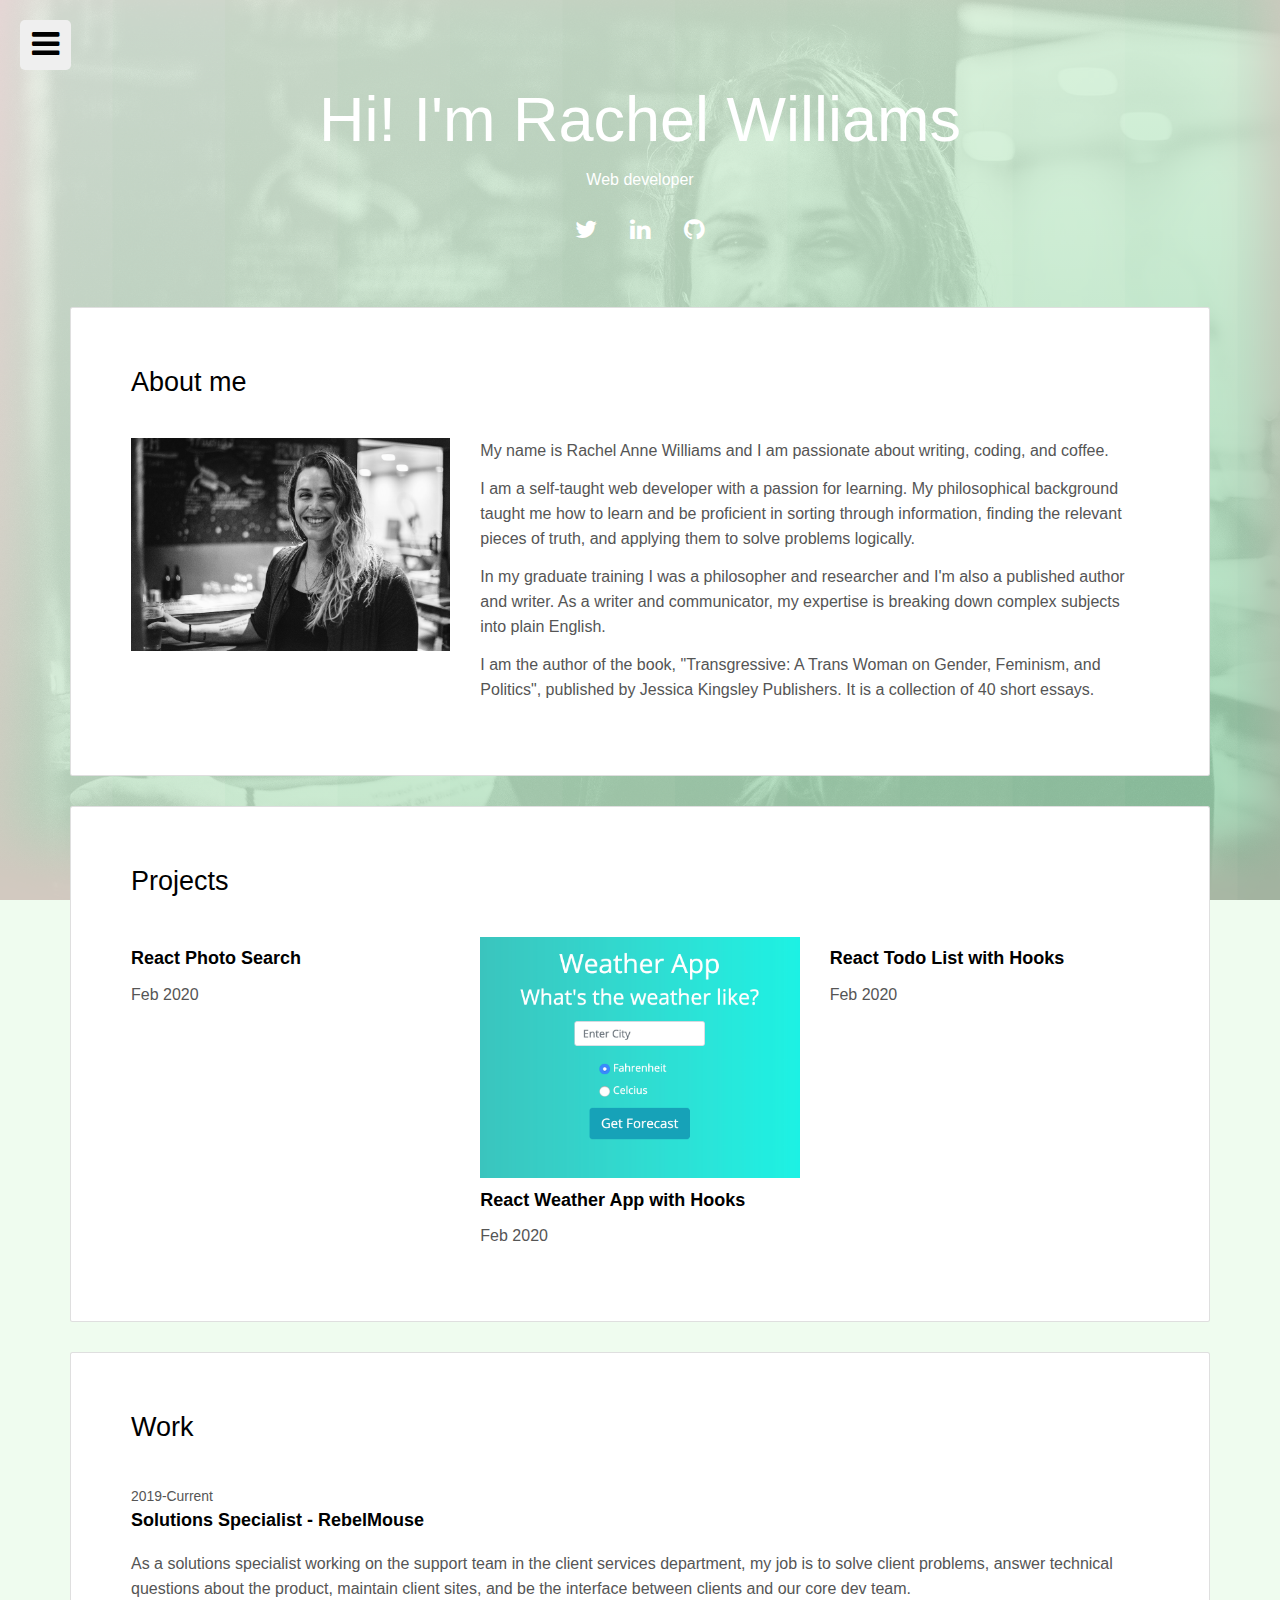
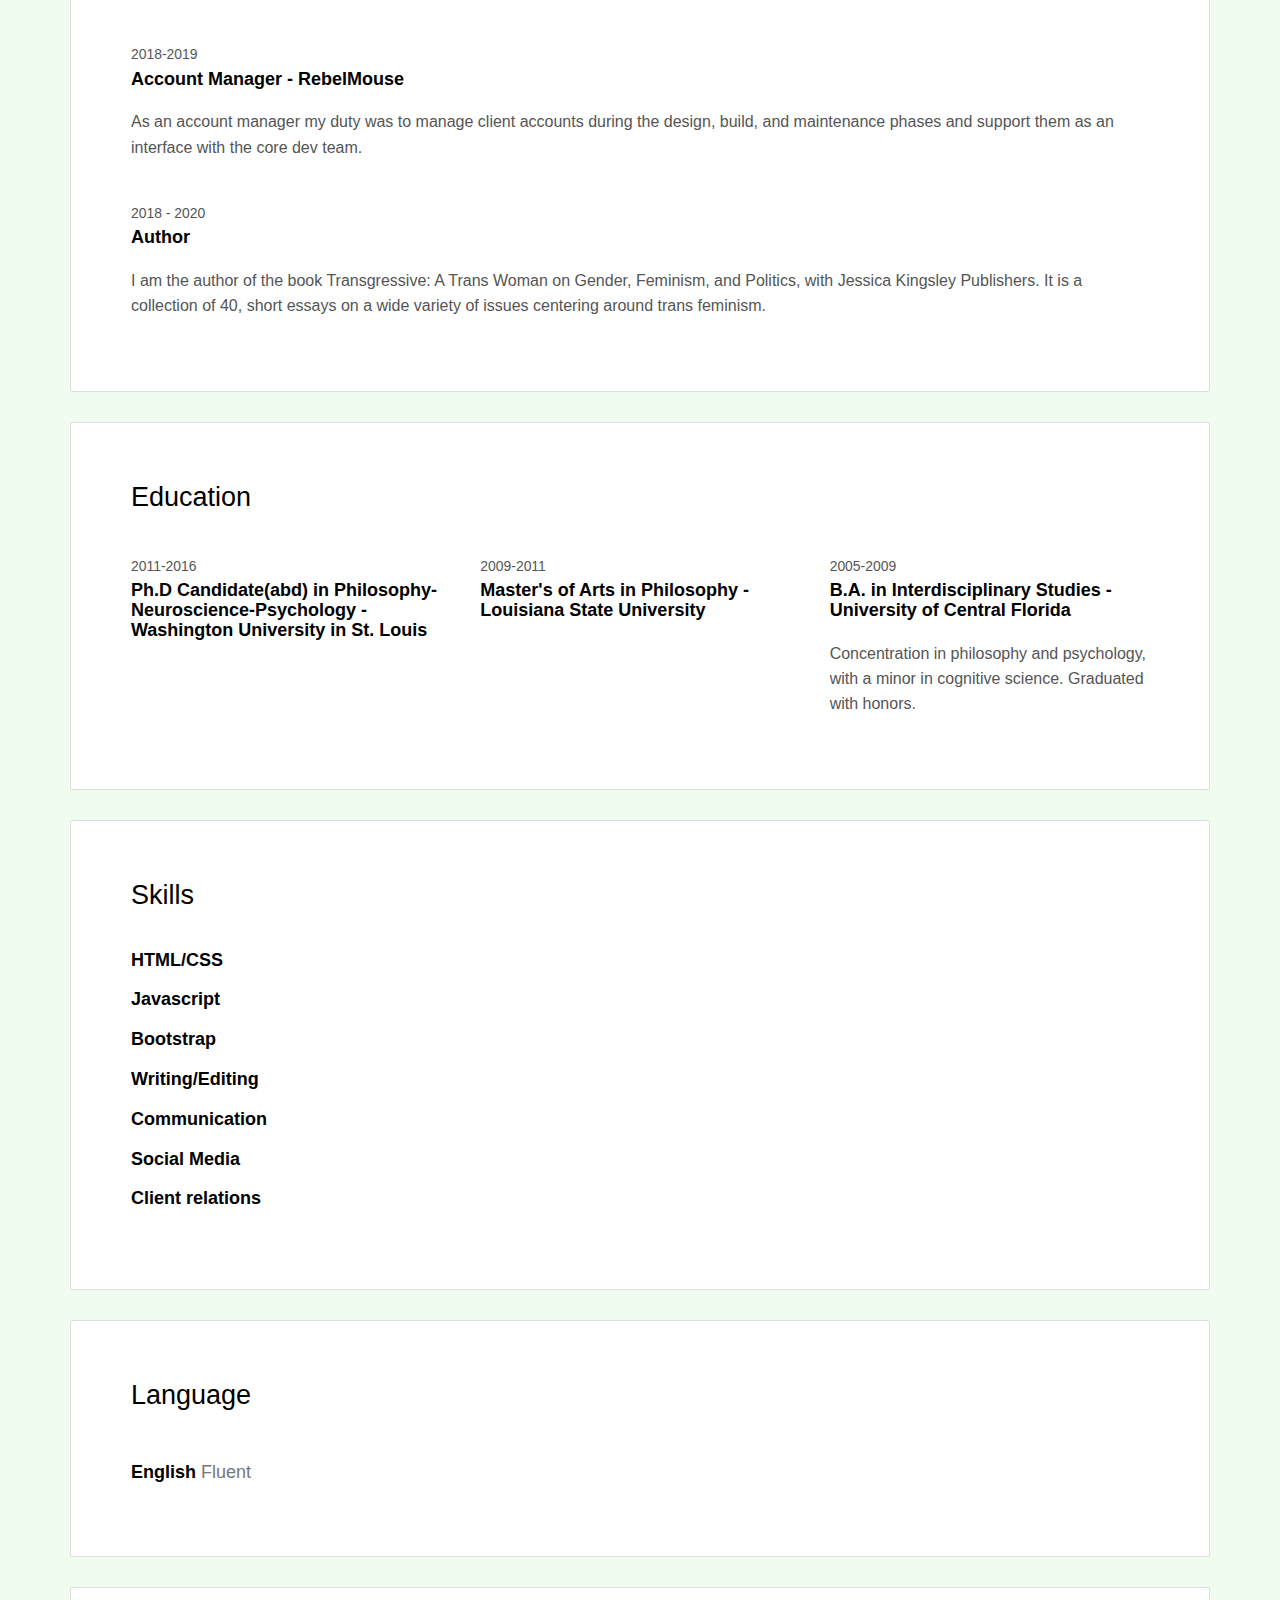
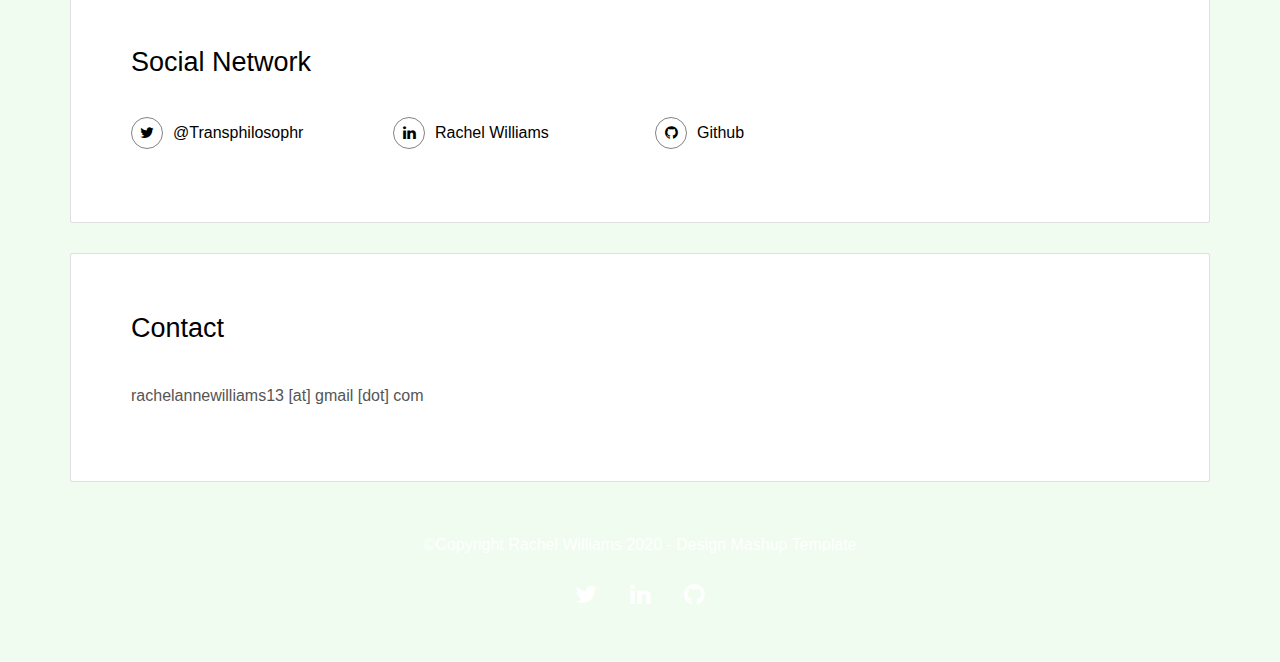
==== index.html @ 8809b7f0 "added new project" ====
<!DOCTYPE html>
<html lang="en">
  <head>
    <meta charset="UTF-8" />
    <meta content="IE=edge" http-equiv="X-UA-Compatible" />
    <meta content="width=device-width,initial-scale=1" name="viewport" />
    <meta content="description" name="description" />
    <meta name="google" content="notranslate" />
    <meta
      content="Mashup templates have been developped by Orson.io team"
      name="author"
    />
    <meta property="og:image" content="assets/images/img-01.jpg" />

    <!-- Disable tap highlight on IE -->
    <meta name="msapplication-tap-highlight" content="no" />

    <link
      rel="apple-touch-icon"
      sizes="180x180"
      href="./assets/apple-icon-180x180.png"
    />
    <link href="./assets/favicon.ico" rel="icon" />

    <title>Rachel Anne Williams</title>

    <link href="./main.d8e0d294.css" rel="stylesheet" />
    <link rel="stylesheet" href="style.css" />
    <link rel="stylesheet" href="styles.css" />
  </head>

  <body class="">
    <!-- Add your content of header -->
    <div
      class="background-color-layer"
      style="background-image: url('assets/images/img-01.jpg')"
    ></div>
    <main class="content-wrapper">
      <nav>
        <div class="logo">
          <img src="./assets/images/img-01-cropped.png" alt="user" />
        </div>
        <ul>
          <li><a href="index.html">Home</a></li>
          <li><a href="/projects.html">Projects</a></li>
          <li><a href="#">Hobbies</a></li>
          <li><a href="/contact.html">Contact Me</a></li>
        </ul>
      </nav>

      <header class="white-text-container section-container">
        <button id="toggle" class="toggle">
          <i class="fa fa-bars fa-2x"></i>
        </button>

        <div class="text-center">
          <h1>Hi! I'm Rachel Williams</h1>
          <p>Web developer</p>
          <p>
            <a
              class="fa-icon fa-icon-2x"
              href="https://twitter.com/transphilosphr"
              title=""
            >
              <i class="fa fa-twitter"></i>
            </a>
            <a
              class="fa-icon fa-icon-2x"
              href="https://www.linkedin.com/in/rachel-williams-877241144/"
              title=""
            >
              <i class="fa fa-linkedin"></i>
            </a>
            <a
              class="fa-icon fa-icon-2x"
              href="https://github.com/rachelsmantra"
              title=""
            >
              <i class="fa fa-github"></i>
            </a>
          </p>
        </div>
      </header>

      <!-- Add your site or app content here -->

      <div class="container">
        <div class="row">
          <div class="col-xs-12">
            <div class="card">
              <div class="card-block">
                <h2>About me</h2>
                <div class="row">
                  <div class="col-md-4">
                    <p>
                      <img
                        src="./assets/images/img-01.jpg"
                        class="img-responsive"
                        alt=""
                      />
                    </p>
                  </div>
                  <div class="col-md-8">
                    <p>
                      My name is Rachel Anne Williams and I am passionate about
                      writing, coding, and coffee.
                    </p>

                    <p>
                      I am a self-taught web developer with a passion for
                      learning. My philosophical background taught me how to
                      learn and be proficient in sorting through information,
                      finding the relevant pieces of truth, and applying them to
                      solve problems logically.
                    </p>
                    <p>
                      In my graduate training I was a philosopher and researcher
                      and I'm also a published author and writer. As a writer
                      and communicator, my expertise is breaking down complex
                      subjects into plain English.
                    </p>

                    <p>
                      I am the author of the book, "Transgressive: A Trans Woman
                      on Gender, Feminism, and Politics", published by Jessica
                      Kingsley Publishers. It is a collection of 40 short
                      essays.
                    </p>
                  </div>
                </div>
              </div>
            </div>

            <div class="card">
              <div class="card-block">
                <h2>Projects</h2>
                <div class="row">
                  <div class="col-md-4">
                    <a href="https://rachelsmantra.github.io/unsplash-search/">
                      <img
                        src="./assets/images/photosearch.png"
                        class="img-responsive"
                        alt=""
                    /></a>
                    <a href="https://rachelsmantra.github.io/unsplash-search/"
                      ><h3 class="h5">React Photo Search</h3></a
                    >
                    <p>Feb 2020</p>
                  </div>
                  <div class="col-md-4">
                    <a href="https://rachelsmantra.github.io/weatherapp"
                      ><img
                        src="./assets/images/weather.png"
                        class="img-responsive"
                        alt=""
                    /></a>
                    <a href="https://rachelsmantra.github.io/weatherapp"
                      ><h3 class="h5">React Weather App with Hooks</h3></a
                    >
                    <p>Feb 2020</p>
                  </div>
                  <div class="col-md-4">
                    <a href="https://rachelsmantra.github.io/todolist/"
                      ><img
                        src="./assets/images/img-09.png.png"
                        class="img-responsive"
                        alt=""
                    /></a>
                    <a href="https://rachelsmantra.github.io/todolist/"
                      ><h3 class="h5">React Todo List with Hooks</h3></a
                    >
                    <p>Feb 2020</p>
                  </div>
                </div>
              </div>
            </div>

            <div class="card">
              <div class="card-block">
                <h2>Work</h2>

                <div class="work-experience">
                  <small class="date">2019-Current</small>
                  <h3 class="h5 date-title">
                    Solutions Specialist -
                    <a
                      href="https//rebelmouse.com"
                      title="Create professionnal website"
                      >RebelMouse</a
                    >
                  </h3>

                  <p>
                    As a solutions specialist working on the support team in the
                    client services department, my job is to solve client
                    problems, answer technical questions about the product,
                    maintain client sites, and be the interface between clients
                    and our core dev team.
                  </p>
                </div>
                <div class="work-experience">
                  <small class="date">2018-2019</small>
                  <h3 class="h5 date-title">
                    Account Manager -
                    <a
                      href="https//rebelmouse.com"
                      title="Create professionnal website"
                      >RebelMouse</a
                    >
                  </h3>

                  <p>
                    As an account manager my duty was to manage client accounts
                    during the design, build, and maintenance phases and support
                    them as an interface with the core dev team.
                  </p>
                </div>

                <div class="work-experience">
                  <small class="date">2018 - 2020</small>
                  <h3 class="h5 date-title">Author</h3>

                  <p>
                    I am the author of the book Transgressive: A Trans Woman on
                    Gender, Feminism, and Politics, with Jessica Kingsley
                    Publishers. It is a collection of 40, short essays on a wide
                    variety of issues centering around trans feminism.
                  </p>
                </div>
              </div>
            </div>

            <div class="card">
              <div class="card-block">
                <h2>Education</h2>
                <div class="row">
                  <div class="col-md-4">
                    <div class="education-experience">
                      <small class="date">2011-2016</small>
                      <h3 class="h5 date-title">
                        Ph.D Candidate(abd) in
                        Philosophy-Neuroscience-Psychology - Washington
                        University in St. Louis
                      </h3>
                    </div>
                  </div>
                  <div class="col-md-4">
                    <div class="education-experience">
                      <small class="date">2009-2011</small>
                      <h3 class="h5 date-title">
                        Master's of Arts in Philosophy - Louisiana State
                        University
                      </h3>
                      <p></p>
                    </div>
                  </div>
                  <div class="col-md-4">
                    <div class="education-experience">
                      <small class="date">2005-2009</small>
                      <h3 class="h5 date-title">
                        B.A. in Interdisciplinary Studies - University of
                        Central Florida
                      </h3>
                      <p>
                        Concentration in philosophy and psychology, with a minor
                        in cognitive science. Graduated with honors.
                      </p>
                    </div>
                  </div>
                </div>
              </div>
            </div>

            <div class="card">
              <div class="card-block">
                <h2>Skills</h2>
                <div class="skills">
                  <h3 class="h5 date-title">HTML/CSS</h3>
                </div>

                <div class="skills">
                  <h3 class="h5 date-title">Javascript</h3>
                </div>

                <div class="skills">
                  <h3 class="h5 date-title">Bootstrap</h3>
                </div>

                <div class="skills">
                  <h3 class="h5 date-title">Writing/Editing</h3>
                </div>

                <div class="skills">
                  <h3 class="h5 date-title">Communication</h3>
                </div>

                <div class="skills">
                  <h3 class="h5 date-title">Social Media</h3>
                </div>

                <div class="skills">
                  <h3 class="h5 date-title">Client relations</h3>
                </div>
              </div>
            </div>

            <div class="card">
              <div class="card-block">
                <h2>Language</h2>
                <div class="row">
                  <div class="col-md-4">
                    <div class="language-experience">
                      <h3 class="h5">English <small>Fluent</small></h3>
                    </div>
                  </div>
                  <div class="col-md-4"></div>
                  <div class="col-md-4"></div>
                </div>
              </div>
            </div>

            <div class="card">
              <div class="card-block">
                <h2>Social Network</h2>
                <div class="row">
                  <div class="col-md-3">
                    <p class="social-buttons">
                      <a href="https://twitter.com/tranphilosophr" title=""
                        ><span class="social-round-icon fa-icon"
                          ><i class="fa fa-twitter"></i></span
                        >@Transphilosophr</a
                      >
                    </p>
                  </div>
                  <div class="col-md-3">
                    <p class="social-buttons">
                      <a
                        href="https://www.linkedin.com/in/rachel-williams-877241144/"
                        title=""
                        ><span class="social-round-icon fa-icon"
                          ><i class="fa fa-linkedin"></i></span
                        >Rachel Williams</a
                      >
                    </p>
                  </div>
                  <div class="col-md-3">
                    <p class="social-buttons">
                      <a href="https://github.com/rachelsmantra" title=""
                        ><span class="social-round-icon fa-icon"
                          ><i class="fa fa-github"></i> </span
                        >Github</a
                      >
                    </p>
                  </div>
                  <div class="col-md-3"></div>
                </div>
              </div>
            </div>

            <div class="card">
              <div class="card-block">
                <h2>Contact</h2>
                <p>rachelannewilliams13 [at] gmail [dot] com</p>
              </div>
            </div>
          </div>
        </div>
      </div>
    </main>
    <footer class="footer-container white-text-container text-center">
      <div class="container">
        <div class="row">
          <div class="col-xs-12">
            <p>
              ©Copyright Rachel Williams 2020 - Design
              <a
                href="http://www.mashup-template.com/"
                title="Create website with free html template"
                >Mashup Template</a
              >
            </p>

            <p>
              <a
                class="fa-icon fa-icon-2x"
                href="https://twitter.com/transphilosophr"
                title=""
              >
                <i class="fa fa-twitter"></i>
              </a>
              <a
                class="fa-icon fa-icon-2x"
                href="https://www.linkedin.com/in/rachel-williams-877241144/"
                title=""
              >
                <i class="fa fa-linkedin"></i>
              </a>
              <a
                class="fa-icon fa-icon-2x"
                href="https://github.com/rachelsmantra"
                title=""
              >
                <i class="fa fa-github"></i>
              </a>
            </p>
          </div>
        </div>
      </div>
    </footer>

    <script src="script.js"></script>
    <script>
      document.addEventListener("DOMContentLoaded", function(event) {
        scrollRevelation(".card");
      });
    </script>
    <!-- Google Analytics: change UA-XXXXX-X to be your site's ID 

<script>
  (function (i, s, o, g, r, a, m) {
    i['GoogleAnalyticsObject'] = r; i[r] = i[r] || function () {
      (i[r].q = i[r].q || []).push(arguments)
    }, i[r].l = 1 * new Date(); a = s.createElement(o),
      m = s.getElementsByTagName(o)[0]; a.async = 1; a.src = g; m.parentNode.insertBefore(a, m)
  })(window, document, 'script', '//www.google-analytics.com/analytics.js', 'ga');
  ga('create', 'UA-XXXXX-X', 'auto');
  ga('send', 'pageview');
</script>

-->
    <script type="text/javascript" src="./main.bc58148c.js"></script>
  </body>
</html>
---- main.d8e0d294.css ----
@import url(https://fonts.googleapis.com/css?family=Lato:400, 700|Oswald);
@import url(https://maxcdn.bootstrapcdn.com/font-awesome/4.7.0/css/font-awesome.min.css); /*!
 * Bootstrap v3.3.7 (http://getbootstrap.com)
 * Copyright 2011-2016 Twitter, Inc.
 * Licensed under MIT (https://github.com/twbs/bootstrap/blob/master/LICENSE)
 */
/*! normalize.css v3.0.3 | MIT License | github.com/necolas/normalize.css */
html {
  font-family: sans-serif;
  -ms-text-size-adjust: 100%;
  -webkit-text-size-adjust: 100%;
}
body {
  margin: 0;
}
article,
aside,
details,
figcaption,
figure,
footer,
header,
hgroup,
main,
menu,
nav,
section,
summary {
  display: block;
}
audio,
canvas,
progress,
video {
  display: inline-block;
  vertical-align: baseline;
}
audio:not([controls]) {
  display: none;
  height: 0;
}
[hidden],
template {
  display: none;
}
a {
  background-color: transparent;
}
a:active,
a:hover {
  outline: 0;
}
abbr[title] {
  border-bottom: 1px dotted;
}
b,
strong {
  font-weight: 700;
}
dfn {
  font-style: italic;
}
h1 {
  font-size: 2em;
  margin: 0.67em 0;
}
mark {
  background: #ff0;
  color: #000;
}
small {
  font-size: 80%;
}
sub,
sup {
  font-size: 75%;
  line-height: 0;
  position: relative;
  vertical-align: baseline;
}
sup {
  top: -0.5em;
}
sub {
  bottom: -0.25em;
}
img {
  border: 0;
}
svg:not(:root) {
  overflow: hidden;
}
figure {
  margin: 1em 40px;
}
hr {
  box-sizing: content-box;
  height: 0;
}
pre {
  overflow: auto;
}
code,
kbd,
pre,
samp {
  font-family: monospace, monospace;
  font-size: 1em;
}
button,
input,
optgroup,
select,
textarea {
  color: inherit;
  font: inherit;
  margin: 0;
}
button {
  overflow: visible;
}
button,
select {
  text-transform: none;
}
button,
html input[type="button"],
input[type="reset"],
input[type="submit"] {
  -webkit-appearance: button;
  cursor: pointer;
}
button[disabled],
html input[disabled] {
  cursor: default;
}
button::-moz-focus-inner,
input::-moz-focus-inner {
  border: 0;
  padding: 0;
}
input {
  line-height: normal;
}
input[type="checkbox"],
input[type="radio"] {
  box-sizing: border-box;
  padding: 0;
}
input[type="number"]::-webkit-inner-spin-button,
input[type="number"]::-webkit-outer-spin-button {
  height: auto;
}
input[type="search"] {
  -webkit-appearance: textfield;
  box-sizing: content-box;
}
input[type="search"]::-webkit-search-cancel-button,
input[type="search"]::-webkit-search-decoration {
  -webkit-appearance: none;
}
fieldset {
  border: 1px solid silver;
  margin: 0 2px;
  padding: 0.35em 0.625em 0.75em;
}
textarea {
  overflow: auto;
}
optgroup {
  font-weight: 700;
}
table {
  border-collapse: collapse;
  border-spacing: 0;
}
td,
th {
  padding: 0;
}

/*! Source: https://github.com/h5bp/html5-boilerplate/blob/master/src/css/main.css */
@media print {
  *,
  :after,
  :before {
    background: transparent !important;
    color: #000 !important;
    box-shadow: none !important;
    text-shadow: none !important;
  }
  a,
  a:visited {
    text-decoration: underline;
  }
  a[href]:after {
    content: " (" attr(href) ")";
  }
  abbr[title]:after {
    content: " (" attr(title) ")";
  }
  a[href^="#"]:after,
  a[href^="javascript:"]:after {
    content: "";
  }
  blockquote,
  pre {
    border: 1px solid #999;
    page-break-inside: avoid;
  }
  thead {
    display: table-header-group;
  }
  img,
  tr {
    page-break-inside: avoid;
  }
  img {
    max-width: 100% !important;
  }
  h2,
  h3,
  p {
    orphans: 3;
    widows: 3;
  }
  h2,
  h3 {
    page-break-after: avoid;
  }
  .navbar {
    display: none;
  }
  .btn > .caret,
  .dropup > .btn > .caret {
    border-top-color: #000 !important;
  }
  .label {
    border: 1px solid #000;
  }
  .table {
    border-collapse: collapse !important;
  }
  .table td,
  .table th {
    background-color: #fff !important;
  }
  .table-bordered td,
  .table-bordered th {
    border: 1px solid #ddd !important;
  }
}
*,
:after,
:before {
  -webkit-box-sizing: border-box;
  -moz-box-sizing: border-box;
  box-sizing: border-box;
}
html {
  font-size: 10px;
  -webkit-tap-highlight-color: transparent;
}
body {
  font-family: Lato, Helvetica, Arial, sans-serif;
  font-size: 16px;
  line-height: 1.58;
  color: #555;
  background-color: #fff;
}
button,
input,
select,
textarea {
  font-family: inherit;
  font-size: inherit;
  line-height: inherit;
}
a {
  color: #ff0060;
  text-decoration: none;
}
a:focus,
a:hover {
  color: #b30043;
  text-decoration: underline;
}
a:focus {
  outline: 5px auto -webkit-focus-ring-color;
  outline-offset: -2px;
}
figure {
  margin: 0;
}
img {
  vertical-align: middle;
}
.img-responsive {
  display: block;
  max-width: 100%;
  height: auto;
}
.img-rounded {
  border-radius: 6px;
}
.img-thumbnail {
  padding: 4px;
  line-height: 1.58;
  background-color: #fff;
  border: 1px solid #ddd;
  border-radius: 4px;
  -webkit-transition: all 0.2s ease-in-out;
  -o-transition: all 0.2s ease-in-out;
  transition: all 0.2s ease-in-out;
  display: inline-block;
  max-width: 100%;
  height: auto;
}
.img-circle {
  border-radius: 50%;
}
hr {
  margin-top: 25px;
  margin-bottom: 25px;
  border: 0;
  border-top: 1px solid #eee;
}
.sr-only {
  position: absolute;
  width: 1px;
  height: 1px;
  margin: -1px;
  padding: 0;
  overflow: hidden;
  clip: rect(0, 0, 0, 0);
  border: 0;
}
.sr-only-focusable:active,
.sr-only-focusable:focus {
  position: static;
  width: auto;
  height: auto;
  margin: 0;
  overflow: visible;
  clip: auto;
}
[role="button"] {
  cursor: pointer;
}
.h1,
.h2,
.h3,
.h4,
.h5,
.h6,
h1,
h2,
h3,
h4,
h5,
h6 {
  font-family: Oswald, Helvetica, Arial, sans-serif;
  font-weight: 400;
  line-height: 1.1;
  color: #000;
}
.h1 .small,
.h1 small,
.h2 .small,
.h2 small,
.h3 .small,
.h3 small,
.h4 .small,
.h4 small,
.h5 .small,
.h5 small,
.h6 .small,
.h6 small,
h1 .small,
h1 small,
h2 .small,
h2 small,
h3 .small,
h3 small,
h4 .small,
h4 small,
h5 .small,
h5 small,
h6 .small,
h6 small {
  font-weight: 400;
  line-height: 1;
  color: #777;
}
.h1,
.h2,
.h3,
h1,
h2,
h3 {
  margin-top: 25px;
  margin-bottom: 12.5px;
}
.h1 .small,
.h1 small,
.h2 .small,
.h2 small,
.h3 .small,
.h3 small,
h1 .small,
h1 small,
h2 .small,
h2 small,
h3 .small,
h3 small {
  font-size: 65%;
}
.h4,
.h5,
.h6,
h4,
h5,
h6 {
  margin-top: 12.5px;
  margin-bottom: 12.5px;
}
.h4 .small,
.h4 small,
.h5 .small,
.h5 small,
.h6 .small,
.h6 small,
h4 .small,
h4 small,
h5 .small,
h5 small,
h6 .small,
h6 small {
  font-size: 75%;
}
.h1,
h1 {
  font-size: 63px;
}
.h2,
h2 {
  font-size: 27px;
}
.h3,
.h4,
h3,
h4 {
  font-size: 20px;
}
.h5,
h5 {
  font-size: 18px;
}
.h6,
h6 {
  font-size: 14px;
}
p {
  margin: 0 0 12.5px;
}
.lead {
  margin-bottom: 25px;
  font-size: 18px;
  font-weight: 300;
  line-height: 1.4;
}
@media (min-width: 768px) {
  .lead {
    font-size: 24px;
  }
}
.small,
small {
  font-size: 87%;
}
.mark,
mark {
  background-color: #fcf8e3;
  padding: 0.2em;
}
.text-left {
  text-align: left;
}
.text-right {
  text-align: right;
}
.text-center {
  text-align: center;
}
.text-justify {
  text-align: justify;
}
.text-nowrap {
  white-space: nowrap;
}
.text-lowercase {
  text-transform: lowercase;
}
.initialism,
.text-uppercase {
  text-transform: uppercase;
}
.text-capitalize {
  text-transform: capitalize;
}
.text-muted {
  color: #777;
}
.text-primary {
  color: #ff0060;
}
a.text-primary:focus,
a.text-primary:hover {
  color: #cc004d;
}
.text-success {
  color: #fff;
}
a.text-success:focus,
a.text-success:hover {
  color: #e6e6e6;
}
.text-info {
  color: #31708f;
}
a.text-info:focus,
a.text-info:hover {
  color: #245269;
}
.text-warning {
  color: #8a6d3b;
}
a.text-warning:focus,
a.text-warning:hover {
  color: #66512c;
}
.text-danger {
  color: #fff;
}
a.text-danger:focus,
a.text-danger:hover {
  color: #e6e6e6;
}
.bg-primary {
  color: #fff;
  background-color: #ff0060;
}
a.bg-primary:focus,
a.bg-primary:hover {
  background-color: #cc004d;
}
.bg-success {
  background-color: #87e329;
}
a.bg-success:focus,
a.bg-success:hover {
  background-color: #6dc019;
}
.bg-info {
  background-color: #d9edf7;
}
a.bg-info:focus,
a.bg-info:hover {
  background-color: #afd9ee;
}
.bg-warning {
  background-color: #fcf8e3;
}
a.bg-warning:focus,
a.bg-warning:hover {
  background-color: #f7ecb5;
}
.bg-danger {
  background-color: #ff2c74;
}
a.bg-danger:focus,
a.bg-danger:hover {
  background-color: #f80055;
}
.page-header {
  padding-bottom: 11.5px;
  margin: 50px 0 25px;
  border-bottom: 1px solid #eee;
}
ol,
ul {
  margin-top: 0;
  margin-bottom: 12.5px;
}
ol ol,
ol ul,
ul ol,
ul ul {
  margin-bottom: 0;
}
.list-inline,
.list-unstyled {
  padding-left: 0;
  list-style: none;
}
.list-inline {
  margin-left: -5px;
}
.list-inline > li {
  display: inline-block;
  padding-left: 5px;
  padding-right: 5px;
}
dl {
  margin-top: 0;
  margin-bottom: 25px;
}
dd,
dt {
  line-height: 1.58;
}
dt {
  font-weight: 700;
}
dd {
  margin-left: 0;
}
.dl-horizontal dd:after,
.dl-horizontal dd:before {
  content: " ";
  display: table;
}
.dl-horizontal dd:after {
  clear: both;
}
@media (min-width: 768px) {
  .dl-horizontal dt {
    float: left;
    width: 160px;
    clear: left;
    text-align: right;
    overflow: hidden;
    text-overflow: ellipsis;
    white-space: nowrap;
  }
  .dl-horizontal dd {
    margin-left: 180px;
  }
}
abbr[data-original-title],
abbr[title] {
  cursor: help;
  border-bottom: 1px dotted #777;
}
.initialism {
  font-size: 90%;
}
blockquote {
  padding: 12.5px 25px;
  margin: 0 0 25px;
  font-size: 20px;
  border-left: 5px solid #eee;
}
blockquote ol:last-child,
blockquote p:last-child,
blockquote ul:last-child {
  margin-bottom: 0;
}
blockquote .small,
blockquote footer,
blockquote small {
  display: block;
  font-size: 80%;
  line-height: 1.58;
  color: #777;
}
blockquote .small:before,
blockquote footer:before,
blockquote small:before {
  content: "\2014   \A0";
}
.blockquote-reverse,
blockquote.pull-right {
  padding-right: 15px;
  padding-left: 0;
  border-right: 5px solid #eee;
  border-left: 0;
  text-align: right;
}
.blockquote-reverse .small:before,
.blockquote-reverse footer:before,
.blockquote-reverse small:before,
blockquote.pull-right .small:before,
blockquote.pull-right footer:before,
blockquote.pull-right small:before {
  content: "";
}
.blockquote-reverse .small:after,
.blockquote-reverse footer:after,
.blockquote-reverse small:after,
blockquote.pull-right .small:after,
blockquote.pull-right footer:after,
blockquote.pull-right small:after {
  content: "\A0   \2014";
}
address {
  margin-bottom: 25px;
  font-style: normal;
  line-height: 1.58;
}
code,
kbd,
pre,
samp {
  font-family: Menlo, Monaco, Consolas, Courier New, monospace;
}
code {
  color: #c7254e;
  background-color: #f9f2f4;
  border-radius: 4px;
}
code,
kbd {
  padding: 2px 4px;
  font-size: 90%;
}
kbd {
  color: #fff;
  background-color: #333;
  border-radius: 3px;
  box-shadow: inset 0 -1px 0 rgba(0, 0, 0, 0.25);
}
kbd kbd {
  padding: 0;
  font-size: 100%;
  font-weight: 700;
  box-shadow: none;
}
pre {
  display: block;
  padding: 12px;
  margin: 0 0 12.5px;
  font-size: 15px;
  line-height: 1.58;
  word-break: break-all;
  word-wrap: break-word;
  color: #333;
  background-color: #f5f5f5;
  border: 1px solid #ccc;
  border-radius: 4px;
}
pre code {
  padding: 0;
  font-size: inherit;
  color: inherit;
  white-space: pre-wrap;
  background-color: transparent;
  border-radius: 0;
}
.pre-scrollable {
  max-height: 340px;
  overflow-y: scroll;
}
.container {
  margin-right: auto;
  margin-left: auto;
  padding-left: 15px;
  padding-right: 15px;
}
.container:after,
.container:before {
  content: " ";
  display: table;
}
.container:after {
  clear: both;
}
@media (min-width: 768px) {
  .container {
    width: 750px;
  }
}
@media (min-width: 992px) {
  .container {
    width: 970px;
  }
}
@media (min-width: 1200px) {
  .container {
    width: 1170px;
  }
}
.container-fluid {
  margin-right: auto;
  margin-left: auto;
  padding-left: 15px;
  padding-right: 15px;
}
.container-fluid:after,
.container-fluid:before {
  content: " ";
  display: table;
}
.container-fluid:after {
  clear: both;
}
.row {
  margin-left: -15px;
  margin-right: -15px;
}
.row:after,
.row:before {
  content: " ";
  display: table;
}
.row:after {
  clear: both;
}
.col-lg-1,
.col-lg-2,
.col-lg-3,
.col-lg-4,
.col-lg-5,
.col-lg-6,
.col-lg-7,
.col-lg-8,
.col-lg-9,
.col-lg-10,
.col-lg-11,
.col-lg-12,
.col-md-1,
.col-md-2,
.col-md-3,
.col-md-4,
.col-md-5,
.col-md-6,
.col-md-7,
.col-md-8,
.col-md-9,
.col-md-10,
.col-md-11,
.col-md-12,
.col-sm-1,
.col-sm-2,
.col-sm-3,
.col-sm-4,
.col-sm-5,
.col-sm-6,
.col-sm-7,
.col-sm-8,
.col-sm-9,
.col-sm-10,
.col-sm-11,
.col-sm-12,
.col-xs-1,
.col-xs-2,
.col-xs-3,
.col-xs-4,
.col-xs-5,
.col-xs-6,
.col-xs-7,
.col-xs-8,
.col-xs-9,
.col-xs-10,
.col-xs-11,
.col-xs-12 {
  position: relative;
  min-height: 1px;
  padding-left: 15px;
  padding-right: 15px;
}
.col-xs-1,
.col-xs-2,
.col-xs-3,
.col-xs-4,
.col-xs-5,
.col-xs-6,
.col-xs-7,
.col-xs-8,
.col-xs-9,
.col-xs-10,
.col-xs-11,
.col-xs-12 {
  float: left;
}
.col-xs-1 {
  width: 8.33333%;
}
.col-xs-2 {
  width: 16.66667%;
}
.col-xs-3 {
  width: 25%;
}
.col-xs-4 {
  width: 33.33333%;
}
.col-xs-5 {
  width: 41.66667%;
}
.col-xs-6 {
  width: 50%;
}
.col-xs-7 {
  width: 58.33333%;
}
.col-xs-8 {
  width: 66.66667%;
}
.col-xs-9 {
  width: 75%;
}
.col-xs-10 {
  width: 83.33333%;
}
.col-xs-11 {
  width: 91.66667%;
}
.col-xs-12 {
  width: 100%;
}
.col-xs-pull-0 {
  right: auto;
}
.col-xs-pull-1 {
  right: 8.33333%;
}
.col-xs-pull-2 {
  right: 16.66667%;
}
.col-xs-pull-3 {
  right: 25%;
}
.col-xs-pull-4 {
  right: 33.33333%;
}
.col-xs-pull-5 {
  right: 41.66667%;
}
.col-xs-pull-6 {
  right: 50%;
}
.col-xs-pull-7 {
  right: 58.33333%;
}
.col-xs-pull-8 {
  right: 66.66667%;
}
.col-xs-pull-9 {
  right: 75%;
}
.col-xs-pull-10 {
  right: 83.33333%;
}
.col-xs-pull-11 {
  right: 91.66667%;
}
.col-xs-pull-12 {
  right: 100%;
}
.col-xs-push-0 {
  left: auto;
}
.col-xs-push-1 {
  left: 8.33333%;
}
.col-xs-push-2 {
  left: 16.66667%;
}
.col-xs-push-3 {
  left: 25%;
}
.col-xs-push-4 {
  left: 33.33333%;
}
.col-xs-push-5 {
  left: 41.66667%;
}
.col-xs-push-6 {
  left: 50%;
}
.col-xs-push-7 {
  left: 58.33333%;
}
.col-xs-push-8 {
  left: 66.66667%;
}
.col-xs-push-9 {
  left: 75%;
}
.col-xs-push-10 {
  left: 83.33333%;
}
.col-xs-push-11 {
  left: 91.66667%;
}
.col-xs-push-12 {
  left: 100%;
}
.col-xs-offset-0 {
  margin-left: 0;
}
.col-xs-offset-1 {
  margin-left: 8.33333%;
}
.col-xs-offset-2 {
  margin-left: 16.66667%;
}
.col-xs-offset-3 {
  margin-left: 25%;
}
.col-xs-offset-4 {
  margin-left: 33.33333%;
}
.col-xs-offset-5 {
  margin-left: 41.66667%;
}
.col-xs-offset-6 {
  margin-left: 50%;
}
.col-xs-offset-7 {
  margin-left: 58.33333%;
}
.col-xs-offset-8 {
  margin-left: 66.66667%;
}
.col-xs-offset-9 {
  margin-left: 75%;
}
.col-xs-offset-10 {
  margin-left: 83.33333%;
}
.col-xs-offset-11 {
  margin-left: 91.66667%;
}
.col-xs-offset-12 {
  margin-left: 100%;
}
@media (min-width: 768px) {
  .col-sm-1,
  .col-sm-2,
  .col-sm-3,
  .col-sm-4,
  .col-sm-5,
  .col-sm-6,
  .col-sm-7,
  .col-sm-8,
  .col-sm-9,
  .col-sm-10,
  .col-sm-11,
  .col-sm-12 {
    float: left;
  }
  .col-sm-1 {
    width: 8.33333%;
  }
  .col-sm-2 {
    width: 16.66667%;
  }
  .col-sm-3 {
    width: 25%;
  }
  .col-sm-4 {
    width: 33.33333%;
  }
  .col-sm-5 {
    width: 41.66667%;
  }
  .col-sm-6 {
    width: 50%;
  }
  .col-sm-7 {
    width: 58.33333%;
  }
  .col-sm-8 {
    width: 66.66667%;
  }
  .col-sm-9 {
    width: 75%;
  }
  .col-sm-10 {
    width: 83.33333%;
  }
  .col-sm-11 {
    width: 91.66667%;
  }
  .col-sm-12 {
    width: 100%;
  }
  .col-sm-pull-0 {
    right: auto;
  }
  .col-sm-pull-1 {
    right: 8.33333%;
  }
  .col-sm-pull-2 {
    right: 16.66667%;
  }
  .col-sm-pull-3 {
    right: 25%;
  }
  .col-sm-pull-4 {
    right: 33.33333%;
  }
  .col-sm-pull-5 {
    right: 41.66667%;
  }
  .col-sm-pull-6 {
    right: 50%;
  }
  .col-sm-pull-7 {
    right: 58.33333%;
  }
  .col-sm-pull-8 {
    right: 66.66667%;
  }
  .col-sm-pull-9 {
    right: 75%;
  }
  .col-sm-pull-10 {
    right: 83.33333%;
  }
  .col-sm-pull-11 {
    right: 91.66667%;
  }
  .col-sm-pull-12 {
    right: 100%;
  }
  .col-sm-push-0 {
    left: auto;
  }
  .col-sm-push-1 {
    left: 8.33333%;
  }
  .col-sm-push-2 {
    left: 16.66667%;
  }
  .col-sm-push-3 {
    left: 25%;
  }
  .col-sm-push-4 {
    left: 33.33333%;
  }
  .col-sm-push-5 {
    left: 41.66667%;
  }
  .col-sm-push-6 {
    left: 50%;
  }
  .col-sm-push-7 {
    left: 58.33333%;
  }
  .col-sm-push-8 {
    left: 66.66667%;
  }
  .col-sm-push-9 {
    left: 75%;
  }
  .col-sm-push-10 {
    left: 83.33333%;
  }
  .col-sm-push-11 {
    left: 91.66667%;
  }
  .col-sm-push-12 {
    left: 100%;
  }
  .col-sm-offset-0 {
    margin-left: 0;
  }
  .col-sm-offset-1 {
    margin-left: 8.33333%;
  }
  .col-sm-offset-2 {
    margin-left: 16.66667%;
  }
  .col-sm-offset-3 {
    margin-left: 25%;
  }
  .col-sm-offset-4 {
    margin-left: 33.33333%;
  }
  .col-sm-offset-5 {
    margin-left: 41.66667%;
  }
  .col-sm-offset-6 {
    margin-left: 50%;
  }
  .col-sm-offset-7 {
    margin-left: 58.33333%;
  }
  .col-sm-offset-8 {
    margin-left: 66.66667%;
  }
  .col-sm-offset-9 {
    margin-left: 75%;
  }
  .col-sm-offset-10 {
    margin-left: 83.33333%;
  }
  .col-sm-offset-11 {
    margin-left: 91.66667%;
  }
  .col-sm-offset-12 {
    margin-left: 100%;
  }
}
@media (min-width: 992px) {
  .col-md-1,
  .col-md-2,
  .col-md-3,
  .col-md-4,
  .col-md-5,
  .col-md-6,
  .col-md-7,
  .col-md-8,
  .col-md-9,
  .col-md-10,
  .col-md-11,
  .col-md-12 {
    float: left;
  }
  .col-md-1 {
    width: 8.33333%;
  }
  .col-md-2 {
    width: 16.66667%;
  }
  .col-md-3 {
    width: 25%;
  }
  .col-md-4 {
    width: 33.33333%;
  }
  .col-md-5 {
    width: 41.66667%;
  }
  .col-md-6 {
    width: 50%;
  }
  .col-md-7 {
    width: 58.33333%;
  }
  .col-md-8 {
    width: 66.66667%;
  }
  .col-md-9 {
    width: 75%;
  }
  .col-md-10 {
    width: 83.33333%;
  }
  .col-md-11 {
    width: 91.66667%;
  }
  .col-md-12 {
    width: 100%;
  }
  .col-md-pull-0 {
    right: auto;
  }
  .col-md-pull-1 {
    right: 8.33333%;
  }
  .col-md-pull-2 {
    right: 16.66667%;
  }
  .col-md-pull-3 {
    right: 25%;
  }
  .col-md-pull-4 {
    right: 33.33333%;
  }
  .col-md-pull-5 {
    right: 41.66667%;
  }
  .col-md-pull-6 {
    right: 50%;
  }
  .col-md-pull-7 {
    right: 58.33333%;
  }
  .col-md-pull-8 {
    right: 66.66667%;
  }
  .col-md-pull-9 {
    right: 75%;
  }
  .col-md-pull-10 {
    right: 83.33333%;
  }
  .col-md-pull-11 {
    right: 91.66667%;
  }
  .col-md-pull-12 {
    right: 100%;
  }
  .col-md-push-0 {
    left: auto;
  }
  .col-md-push-1 {
    left: 8.33333%;
  }
  .col-md-push-2 {
    left: 16.66667%;
  }
  .col-md-push-3 {
    left: 25%;
  }
  .col-md-push-4 {
    left: 33.33333%;
  }
  .col-md-push-5 {
    left: 41.66667%;
  }
  .col-md-push-6 {
    left: 50%;
  }
  .col-md-push-7 {
    left: 58.33333%;
  }
  .col-md-push-8 {
    left: 66.66667%;
  }
  .col-md-push-9 {
    left: 75%;
  }
  .col-md-push-10 {
    left: 83.33333%;
  }
  .col-md-push-11 {
    left: 91.66667%;
  }
  .col-md-push-12 {
    left: 100%;
  }
  .col-md-offset-0 {
    margin-left: 0;
  }
  .col-md-offset-1 {
    margin-left: 8.33333%;
  }
  .col-md-offset-2 {
    margin-left: 16.66667%;
  }
  .col-md-offset-3 {
    margin-left: 25%;
  }
  .col-md-offset-4 {
    margin-left: 33.33333%;
  }
  .col-md-offset-5 {
    margin-left: 41.66667%;
  }
  .col-md-offset-6 {
    margin-left: 50%;
  }
  .col-md-offset-7 {
    margin-left: 58.33333%;
  }
  .col-md-offset-8 {
    margin-left: 66.66667%;
  }
  .col-md-offset-9 {
    margin-left: 75%;
  }
  .col-md-offset-10 {
    margin-left: 83.33333%;
  }
  .col-md-offset-11 {
    margin-left: 91.66667%;
  }
  .col-md-offset-12 {
    margin-left: 100%;
  }
}
@media (min-width: 1200px) {
  .col-lg-1,
  .col-lg-2,
  .col-lg-3,
  .col-lg-4,
  .col-lg-5,
  .col-lg-6,
  .col-lg-7,
  .col-lg-8,
  .col-lg-9,
  .col-lg-10,
  .col-lg-11,
  .col-lg-12 {
    float: left;
  }
  .col-lg-1 {
    width: 8.33333%;
  }
  .col-lg-2 {
    width: 16.66667%;
  }
  .col-lg-3 {
    width: 25%;
  }
  .col-lg-4 {
    width: 33.33333%;
  }
  .col-lg-5 {
    width: 41.66667%;
  }
  .col-lg-6 {
    width: 50%;
  }
  .col-lg-7 {
    width: 58.33333%;
  }
  .col-lg-8 {
    width: 66.66667%;
  }
  .col-lg-9 {
    width: 75%;
  }
  .col-lg-10 {
    width: 83.33333%;
  }
  .col-lg-11 {
    width: 91.66667%;
  }
  .col-lg-12 {
    width: 100%;
  }
  .col-lg-pull-0 {
    right: auto;
  }
  .col-lg-pull-1 {
    right: 8.33333%;
  }
  .col-lg-pull-2 {
    right: 16.66667%;
  }
  .col-lg-pull-3 {
    right: 25%;
  }
  .col-lg-pull-4 {
    right: 33.33333%;
  }
  .col-lg-pull-5 {
    right: 41.66667%;
  }
  .col-lg-pull-6 {
    right: 50%;
  }
  .col-lg-pull-7 {
    right: 58.33333%;
  }
  .col-lg-pull-8 {
    right: 66.66667%;
  }
  .col-lg-pull-9 {
    right: 75%;
  }
  .col-lg-pull-10 {
    right: 83.33333%;
  }
  .col-lg-pull-11 {
    right: 91.66667%;
  }
  .col-lg-pull-12 {
    right: 100%;
  }
  .col-lg-push-0 {
    left: auto;
  }
  .col-lg-push-1 {
    left: 8.33333%;
  }
  .col-lg-push-2 {
    left: 16.66667%;
  }
  .col-lg-push-3 {
    left: 25%;
  }
  .col-lg-push-4 {
    left: 33.33333%;
  }
  .col-lg-push-5 {
    left: 41.66667%;
  }
  .col-lg-push-6 {
    left: 50%;
  }
  .col-lg-push-7 {
    left: 58.33333%;
  }
  .col-lg-push-8 {
    left: 66.66667%;
  }
  .col-lg-push-9 {
    left: 75%;
  }
  .col-lg-push-10 {
    left: 83.33333%;
  }
  .col-lg-push-11 {
    left: 91.66667%;
  }
  .col-lg-push-12 {
    left: 100%;
  }
  .col-lg-offset-0 {
    margin-left: 0;
  }
  .col-lg-offset-1 {
    margin-left: 8.33333%;
  }
  .col-lg-offset-2 {
    margin-left: 16.66667%;
  }
  .col-lg-offset-3 {
    margin-left: 25%;
  }
  .col-lg-offset-4 {
    margin-left: 33.33333%;
  }
  .col-lg-offset-5 {
    margin-left: 41.66667%;
  }
  .col-lg-offset-6 {
    margin-left: 50%;
  }
  .col-lg-offset-7 {
    margin-left: 58.33333%;
  }
  .col-lg-offset-8 {
    margin-left: 66.66667%;
  }
  .col-lg-offset-9 {
    margin-left: 75%;
  }
  .col-lg-offset-10 {
    margin-left: 83.33333%;
  }
  .col-lg-offset-11 {
    margin-left: 91.66667%;
  }
  .col-lg-offset-12 {
    margin-left: 100%;
  }
}
table {
  background-color: transparent;
}
caption {
  padding-top: 8px;
  padding-bottom: 8px;
  color: #777;
}
caption,
th {
  text-align: left;
}
.table {
  width: 100%;
  max-width: 100%;
  margin-bottom: 25px;
}
.table > tbody > tr > td,
.table > tbody > tr > th,
.table > tfoot > tr > td,
.table > tfoot > tr > th,
.table > thead > tr > td,
.table > thead > tr > th {
  padding: 8px;
  line-height: 1.58;
  vertical-align: top;
  border-top: 1px solid #ddd;
}
.table > thead > tr > th {
  vertical-align: bottom;
  border-bottom: 2px solid #ddd;
}
.table > caption + thead > tr:first-child > td,
.table > caption + thead > tr:first-child > th,
.table > colgroup + thead > tr:first-child > td,
.table > colgroup + thead > tr:first-child > th,
.table > thead:first-child > tr:first-child > td,
.table > thead:first-child > tr:first-child > th {
  border-top: 0;
}
.table > tbody + tbody {
  border-top: 2px solid #ddd;
}
.table .table {
  background-color: #fff;
}
.table-condensed > tbody > tr > td,
.table-condensed > tbody > tr > th,
.table-condensed > tfoot > tr > td,
.table-condensed > tfoot > tr > th,
.table-condensed > thead > tr > td,
.table-condensed > thead > tr > th {
  padding: 5px;
}
.table-bordered,
.table-bordered > tbody > tr > td,
.table-bordered > tbody > tr > th,
.table-bordered > tfoot > tr > td,
.table-bordered > tfoot > tr > th,
.table-bordered > thead > tr > td,
.table-bordered > thead > tr > th {
  border: 1px solid #ddd;
}
.table-bordered > thead > tr > td,
.table-bordered > thead > tr > th {
  border-bottom-width: 2px;
}
.table-striped > tbody > tr:nth-of-type(odd) {
  background-color: #f9f9f9;
}
.table-hover > tbody > tr:hover {
  background-color: #f5f5f5;
}
table col[class*="col-"] {
  position: static;
  float: none;
  display: table-column;
}
table td[class*="col-"],
table th[class*="col-"] {
  position: static;
  float: none;
  display: table-cell;
}
.table > tbody > tr.active > td,
.table > tbody > tr.active > th,
.table > tbody > tr > td.active,
.table > tbody > tr > th.active,
.table > tfoot > tr.active > td,
.table > tfoot > tr.active > th,
.table > tfoot > tr > td.active,
.table > tfoot > tr > th.active,
.table > thead > tr.active > td,
.table > thead > tr.active > th,
.table > thead > tr > td.active,
.table > thead > tr > th.active {
  background-color: #f5f5f5;
}
.table-hover > tbody > tr.active:hover > td,
.table-hover > tbody > tr.active:hover > th,
.table-hover > tbody > tr:hover > .active,
.table-hover > tbody > tr > td.active:hover,
.table-hover > tbody > tr > th.active:hover {
  background-color: #e8e8e8;
}
.table > tbody > tr.success > td,
.table > tbody > tr.success > th,
.table > tbody > tr > td.success,
.table > tbody > tr > th.success,
.table > tfoot > tr.success > td,
.table > tfoot > tr.success > th,
.table > tfoot > tr > td.success,
.table > tfoot > tr > th.success,
.table > thead > tr.success > td,
.table > thead > tr.success > th,
.table > thead > tr > td.success,
.table > thead > tr > th.success {
  background-color: #87e329;
}
.table-hover > tbody > tr.success:hover > td,
.table-hover > tbody > tr.success:hover > th,
.table-hover > tbody > tr:hover > .success,
.table-hover > tbody > tr > td.success:hover,
.table-hover > tbody > tr > th.success:hover {
  background-color: #7ad61c;
}
.table > tbody > tr.info > td,
.table > tbody > tr.info > th,
.table > tbody > tr > td.info,
.table > tbody > tr > th.info,
.table > tfoot > tr.info > td,
.table > tfoot > tr.info > th,
.table > tfoot > tr > td.info,
.table > tfoot > tr > th.info,
.table > thead > tr.info > td,
.table > thead > tr.info > th,
.table > thead > tr > td.info,
.table > thead > tr > th.info {
  background-color: #d9edf7;
}
.table-hover > tbody > tr.info:hover > td,
.table-hover > tbody > tr.info:hover > th,
.table-hover > tbody > tr:hover > .info,
.table-hover > tbody > tr > td.info:hover,
.table-hover > tbody > tr > th.info:hover {
  background-color: #c4e3f3;
}
.table > tbody > tr.warning > td,
.table > tbody > tr.warning > th,
.table > tbody > tr > td.warning,
.table > tbody > tr > th.warning,
.table > tfoot > tr.warning > td,
.table > tfoot > tr.warning > th,
.table > tfoot > tr > td.warning,
.table > tfoot > tr > th.warning,
.table > thead > tr.warning > td,
.table > thead > tr.warning > th,
.table > thead > tr > td.warning,
.table > thead > tr > th.warning {
  background-color: #fcf8e3;
}
.table-hover > tbody > tr.warning:hover > td,
.table-hover > tbody > tr.warning:hover > th,
.table-hover > tbody > tr:hover > .warning,
.table-hover > tbody > tr > td.warning:hover,
.table-hover > tbody > tr > th.warning:hover {
  background-color: #faf2cc;
}
.table > tbody > tr.danger > td,
.table > tbody > tr.danger > th,
.table > tbody > tr > td.danger,
.table > tbody > tr > th.danger,
.table > tfoot > tr.danger > td,
.table > tfoot > tr.danger > th,
.table > tfoot > tr > td.danger,
.table > tfoot > tr > th.danger,
.table > thead > tr.danger > td,
.table > thead > tr.danger > th,
.table > thead > tr > td.danger,
.table > thead > tr > th.danger {
  background-color: #ff2c74;
}
.table-hover > tbody > tr.danger:hover > td,
.table-hover > tbody > tr.danger:hover > th,
.table-hover > tbody > tr:hover > .danger,
.table-hover > tbody > tr > td.danger:hover,
.table-hover > tbody > tr > th.danger:hover {
  background-color: #ff1363;
}
.table-responsive {
  overflow-x: auto;
  min-height: 0.01%;
}
@media screen and (max-width: 767px) {
  .table-responsive {
    width: 100%;
    margin-bottom: 18.75px;
    overflow-y: hidden;
    -ms-overflow-style: -ms-autohiding-scrollbar;
    border: 1px solid #ddd;
  }
  .table-responsive > .table {
    margin-bottom: 0;
  }
  .table-responsive > .table > tbody > tr > td,
  .table-responsive > .table > tbody > tr > th,
  .table-responsive > .table > tfoot > tr > td,
  .table-responsive > .table > tfoot > tr > th,
  .table-responsive > .table > thead > tr > td,
  .table-responsive > .table > thead > tr > th {
    white-space: nowrap;
  }
  .table-responsive > .table-bordered {
    border: 0;
  }
  .table-responsive > .table-bordered > tbody > tr > td:first-child,
  .table-responsive > .table-bordered > tbody > tr > th:first-child,
  .table-responsive > .table-bordered > tfoot > tr > td:first-child,
  .table-responsive > .table-bordered > tfoot > tr > th:first-child,
  .table-responsive > .table-bordered > thead > tr > td:first-child,
  .table-responsive > .table-bordered > thead > tr > th:first-child {
    border-left: 0;
  }
  .table-responsive > .table-bordered > tbody > tr > td:last-child,
  .table-responsive > .table-bordered > tbody > tr > th:last-child,
  .table-responsive > .table-bordered > tfoot > tr > td:last-child,
  .table-responsive > .table-bordered > tfoot > tr > th:last-child,
  .table-responsive > .table-bordered > thead > tr > td:last-child,
  .table-responsive > .table-bordered > thead > tr > th:last-child {
    border-right: 0;
  }
  .table-responsive > .table-bordered > tbody > tr:last-child > td,
  .table-responsive > .table-bordered > tbody > tr:last-child > th,
  .table-responsive > .table-bordered > tfoot > tr:last-child > td,
  .table-responsive > .table-bordered > tfoot > tr:last-child > th {
    border-bottom: 0;
  }
}
fieldset {
  margin: 0;
  min-width: 0;
}
fieldset,
legend {
  padding: 0;
  border: 0;
}
legend {
  display: block;
  width: 100%;
  margin-bottom: 25px;
  font-size: 24px;
  line-height: inherit;
  color: #333;
  border-bottom: 1px solid #e5e5e5;
}
label {
  display: inline-block;
  max-width: 100%;
  margin-bottom: 5px;
  font-weight: 700;
}
input[type="search"] {
  -webkit-box-sizing: border-box;
  -moz-box-sizing: border-box;
  box-sizing: border-box;
}
input[type="checkbox"],
input[type="radio"] {
  margin: 4px 0 0;
  margin-top: 1px\9;
  line-height: normal;
}
input[type="file"] {
  display: block;
}
input[type="range"] {
  display: block;
  width: 100%;
}
select[multiple],
select[size] {
  height: auto;
}
input[type="checkbox"]:focus,
input[type="file"]:focus,
input[type="radio"]:focus {
  outline: 5px auto -webkit-focus-ring-color;
  outline-offset: -2px;
}
output {
  padding-top: 9px;
}
.form-control,
output {
  display: block;
  font-size: 16px;
  line-height: 1.58;
  color: #555;
}
.form-control {
  width: 100%;
  height: 43px;
  padding: 8px 16px;
  background-color: #eee;
  background-image: none;
  border: 1px solid transparent;
  border-radius: 4px;
  -webkit-box-shadow: inset 0 1px 1px rgba(0, 0, 0, 0.075);
  box-shadow: inset 0 1px 1px rgba(0, 0, 0, 0.075);
  -webkit-transition: border-color 0.15s ease-in-out,
    box-shadow 0.15s ease-in-out;
  -o-transition: border-color ease-in-out 0.15s, box-shadow ease-in-out 0.15s;
  transition: border-color 0.15s ease-in-out, box-shadow 0.15s ease-in-out;
}
.form-control:focus {
  border-color: #66afe9;
  -webkit-box-shadow: inset 0 1px 1px rgba(0, 0, 0, 0.075),
    0 0 8px rgba(102, 175, 233, 0.6);
  box-shadow: inset 0 1px 1px rgba(0, 0, 0, 0.075),
    0 0 8px rgba(102, 175, 233, 0.6);
}
.form-control::-moz-placeholder {
  color: #999;
  opacity: 1;
}
.form-control:-ms-input-placeholder {
  color: #999;
}
.form-control::-webkit-input-placeholder {
  color: #999;
}
.form-control::-ms-expand {
  border: 0;
  background-color: transparent;
}
.form-control[disabled],
.form-control[readonly],
fieldset[disabled] .form-control {
  background-color: #eee;
  opacity: 1;
}
.form-control[disabled],
fieldset[disabled] .form-control {
  cursor: not-allowed;
}
textarea.form-control {
  height: auto;
}
input[type="search"] {
  -webkit-appearance: none;
}
@media screen and (-webkit-min-device-pixel-ratio: 0) {
  input[type="date"].form-control,
  input[type="datetime-local"].form-control,
  input[type="month"].form-control,
  input[type="time"].form-control {
    line-height: 43px;
  }
  .input-group-sm > .input-group-btn > input[type="date"].btn,
  .input-group-sm > .input-group-btn > input[type="datetime-local"].btn,
  .input-group-sm > .input-group-btn > input[type="month"].btn,
  .input-group-sm > .input-group-btn > input[type="time"].btn,
  .input-group-sm > input[type="date"].form-control,
  .input-group-sm > input[type="date"].input-group-addon,
  .input-group-sm > input[type="datetime-local"].form-control,
  .input-group-sm > input[type="datetime-local"].input-group-addon,
  .input-group-sm > input[type="month"].form-control,
  .input-group-sm > input[type="month"].input-group-addon,
  .input-group-sm > input[type="time"].form-control,
  .input-group-sm > input[type="time"].input-group-addon,
  .input-group-sm input[type="date"],
  .input-group-sm input[type="datetime-local"],
  .input-group-sm input[type="month"],
  .input-group-sm input[type="time"],
  input[type="date"].input-sm,
  input[type="datetime-local"].input-sm,
  input[type="month"].input-sm,
  input[type="time"].input-sm {
    line-height: 35px;
  }
  .input-group-lg > .input-group-btn > input[type="date"].btn,
  .input-group-lg > .input-group-btn > input[type="datetime-local"].btn,
  .input-group-lg > .input-group-btn > input[type="month"].btn,
  .input-group-lg > .input-group-btn > input[type="time"].btn,
  .input-group-lg > input[type="date"].form-control,
  .input-group-lg > input[type="date"].input-group-addon,
  .input-group-lg > input[type="datetime-local"].form-control,
  .input-group-lg > input[type="datetime-local"].input-group-addon,
  .input-group-lg > input[type="month"].form-control,
  .input-group-lg > input[type="month"].input-group-addon,
  .input-group-lg > input[type="time"].form-control,
  .input-group-lg > input[type="time"].input-group-addon,
  .input-group-lg input[type="date"],
  .input-group-lg input[type="datetime-local"],
  .input-group-lg input[type="month"],
  .input-group-lg input[type="time"],
  input[type="date"].input-lg,
  input[type="datetime-local"].input-lg,
  input[type="month"].input-lg,
  input[type="time"].input-lg {
    line-height: 53px;
  }
}
.form-group {
  margin-bottom: 15px;
}
.checkbox,
.radio {
  position: relative;
  display: block;
  margin-top: 10px;
  margin-bottom: 10px;
}
.checkbox label,
.radio label {
  min-height: 25px;
  padding-left: 20px;
  margin-bottom: 0;
  font-weight: 400;
  cursor: pointer;
}
.checkbox-inline input[type="checkbox"],
.checkbox input[type="checkbox"],
.radio-inline input[type="radio"],
.radio input[type="radio"] {
  position: absolute;
  margin-left: -20px;
  margin-top: 4px\9;
}
.checkbox + .checkbox,
.radio + .radio {
  margin-top: -5px;
}
.checkbox-inline,
.radio-inline {
  position: relative;
  display: inline-block;
  padding-left: 20px;
  margin-bottom: 0;
  vertical-align: middle;
  font-weight: 400;
  cursor: pointer;
}
.checkbox-inline + .checkbox-inline,
.radio-inline + .radio-inline {
  margin-top: 0;
  margin-left: 10px;
}
.checkbox-inline.disabled,
.checkbox.disabled label,
.radio-inline.disabled,
.radio.disabled label,
fieldset[disabled] .checkbox-inline,
fieldset[disabled] .checkbox label,
fieldset[disabled] .radio-inline,
fieldset[disabled] .radio label,
fieldset[disabled] input[type="checkbox"],
fieldset[disabled] input[type="radio"],
input[type="checkbox"].disabled,
input[type="checkbox"][disabled],
input[type="radio"].disabled,
input[type="radio"][disabled] {
  cursor: not-allowed;
}
.form-control-static {
  padding-top: 9px;
  padding-bottom: 9px;
  margin-bottom: 0;
  min-height: 41px;
}
.form-control-static.input-lg,
.form-control-static.input-sm,
.input-group-lg > .form-control-static.form-control,
.input-group-lg > .form-control-static.input-group-addon,
.input-group-lg > .input-group-btn > .form-control-static.btn,
.input-group-sm > .form-control-static.form-control,
.input-group-sm > .form-control-static.input-group-addon,
.input-group-sm > .input-group-btn > .form-control-static.btn {
  padding-left: 0;
  padding-right: 0;
}
.input-group-sm > .form-control,
.input-group-sm > .input-group-addon,
.input-group-sm > .input-group-btn > .btn,
.input-sm {
  height: 35px;
  padding: 6px 12px;
  font-size: 14px;
  line-height: 1.5;
  border-radius: 3px;
}
.input-group-sm > .input-group-btn > select.btn,
.input-group-sm > select.form-control,
.input-group-sm > select.input-group-addon,
select.input-sm {
  height: 35px;
  line-height: 35px;
}
.input-group-sm > .input-group-btn > select[multiple].btn,
.input-group-sm > .input-group-btn > textarea.btn,
.input-group-sm > select[multiple].form-control,
.input-group-sm > select[multiple].input-group-addon,
.input-group-sm > textarea.form-control,
.input-group-sm > textarea.input-group-addon,
select[multiple].input-sm,
textarea.input-sm {
  height: auto;
}
.form-group-sm .form-control {
  height: 35px;
  padding: 6px 12px;
  font-size: 14px;
  line-height: 1.5;
  border-radius: 3px;
}
.form-group-sm select.form-control {
  height: 35px;
  line-height: 35px;
}
.form-group-sm select[multiple].form-control,
.form-group-sm textarea.form-control {
  height: auto;
}
.form-group-sm .form-control-static {
  height: 35px;
  min-height: 39px;
  padding: 7px 12px;
  font-size: 14px;
  line-height: 1.5;
}
.input-group-lg > .form-control,
.input-group-lg > .input-group-addon,
.input-group-lg > .input-group-btn > .btn,
.input-lg {
  height: 53px;
  padding: 12px 20px;
  font-size: 20px;
  line-height: 1.33333;
  border-radius: 6px;
}
.input-group-lg > .input-group-btn > select.btn,
.input-group-lg > select.form-control,
.input-group-lg > select.input-group-addon,
select.input-lg {
  height: 53px;
  line-height: 53px;
}
.input-group-lg > .input-group-btn > select[multiple].btn,
.input-group-lg > .input-group-btn > textarea.btn,
.input-group-lg > select[multiple].form-control,
.input-group-lg > select[multiple].input-group-addon,
.input-group-lg > textarea.form-control,
.input-group-lg > textarea.input-group-addon,
select[multiple].input-lg,
textarea.input-lg {
  height: auto;
}
.form-group-lg .form-control {
  height: 53px;
  padding: 12px 20px;
  font-size: 20px;
  line-height: 1.33333;
  border-radius: 6px;
}
.form-group-lg select.form-control {
  height: 53px;
  line-height: 53px;
}
.form-group-lg select[multiple].form-control,
.form-group-lg textarea.form-control {
  height: auto;
}
.form-group-lg .form-control-static {
  height: 53px;
  min-height: 45px;
  padding: 13px 20px;
  font-size: 20px;
  line-height: 1.33333;
}
.has-feedback {
  position: relative;
}
.has-feedback .form-control {
  padding-right: 53.75px;
}
.form-control-feedback {
  position: absolute;
  top: 0;
  right: 0;
  z-index: 2;
  display: block;
  width: 43px;
  height: 43px;
  line-height: 43px;
  text-align: center;
  pointer-events: none;
}
.form-group-lg .form-control + .form-control-feedback,
.input-group-lg + .form-control-feedback,
.input-group-lg > .form-control + .form-control-feedback,
.input-group-lg > .input-group-addon + .form-control-feedback,
.input-group-lg > .input-group-btn > .btn + .form-control-feedback,
.input-lg + .form-control-feedback {
  width: 53px;
  height: 53px;
  line-height: 53px;
}
.form-group-sm .form-control + .form-control-feedback,
.input-group-sm + .form-control-feedback,
.input-group-sm > .form-control + .form-control-feedback,
.input-group-sm > .input-group-addon + .form-control-feedback,
.input-group-sm > .input-group-btn > .btn + .form-control-feedback,
.input-sm + .form-control-feedback {
  width: 35px;
  height: 35px;
  line-height: 35px;
}
.has-success .checkbox,
.has-success .checkbox-inline,
.has-success.checkbox-inline label,
.has-success.checkbox label,
.has-success .control-label,
.has-success .help-block,
.has-success .radio,
.has-success .radio-inline,
.has-success.radio-inline label,
.has-success.radio label {
  color: #fff;
}
.has-success .form-control {
  border-color: #fff;
  -webkit-box-shadow: inset 0 1px 1px rgba(0, 0, 0, 0.075);
  box-shadow: inset 0 1px 1px rgba(0, 0, 0, 0.075);
}
.has-success .form-control:focus {
  border-color: #e6e6e6;
  -webkit-box-shadow: inset 0 1px 1px rgba(0, 0, 0, 0.075), 0 0 6px #fff;
  box-shadow: inset 0 1px 1px rgba(0, 0, 0, 0.075), 0 0 6px #fff;
}
.has-success .input-group-addon {
  color: #fff;
  border-color: #fff;
  background-color: #87e329;
}
.has-success .form-control-feedback {
  color: #fff;
}
.has-warning .checkbox,
.has-warning .checkbox-inline,
.has-warning.checkbox-inline label,
.has-warning.checkbox label,
.has-warning .control-label,
.has-warning .help-block,
.has-warning .radio,
.has-warning .radio-inline,
.has-warning.radio-inline label,
.has-warning.radio label {
  color: #8a6d3b;
}
.has-warning .form-control {
  border-color: #8a6d3b;
  -webkit-box-shadow: inset 0 1px 1px rgba(0, 0, 0, 0.075);
  box-shadow: inset 0 1px 1px rgba(0, 0, 0, 0.075);
}
.has-warning .form-control:focus {
  border-color: #66512c;
  -webkit-box-shadow: inset 0 1px 1px rgba(0, 0, 0, 0.075), 0 0 6px #c0a16b;
  box-shadow: inset 0 1px 1px rgba(0, 0, 0, 0.075), 0 0 6px #c0a16b;
}
.has-warning .input-group-addon {
  color: #8a6d3b;
  border-color: #8a6d3b;
  background-color: #fcf8e3;
}
.has-warning .form-control-feedback {
  color: #8a6d3b;
}
.has-error .checkbox,
.has-error .checkbox-inline,
.has-error.checkbox-inline label,
.has-error.checkbox label,
.has-error .control-label,
.has-error .help-block,
.has-error .radio,
.has-error .radio-inline,
.has-error.radio-inline label,
.has-error.radio label {
  color: #fff;
}
.has-error .form-control {
  border-color: #fff;
  -webkit-box-shadow: inset 0 1px 1px rgba(0, 0, 0, 0.075);
  box-shadow: inset 0 1px 1px rgba(0, 0, 0, 0.075);
}
.has-error .form-control:focus {
  border-color: #e6e6e6;
  -webkit-box-shadow: inset 0 1px 1px rgba(0, 0, 0, 0.075), 0 0 6px #fff;
  box-shadow: inset 0 1px 1px rgba(0, 0, 0, 0.075), 0 0 6px #fff;
}
.has-error .input-group-addon {
  color: #fff;
  border-color: #fff;
  background-color: #ff2c74;
}
.has-error .form-control-feedback {
  color: #fff;
}
.has-feedback label ~ .form-control-feedback {
  top: 30px;
}
.has-feedback label.sr-only ~ .form-control-feedback {
  top: 0;
}
.help-block {
  display: block;
  margin-top: 5px;
  margin-bottom: 10px;
  color: #959595;
}
@media (min-width: 768px) {
  .form-inline .form-group {
    display: inline-block;
    margin-bottom: 0;
    vertical-align: middle;
  }
  .form-inline .form-control {
    display: inline-block;
    width: auto;
    vertical-align: middle;
  }
  .form-inline .form-control-static {
    display: inline-block;
  }
  .form-inline .input-group {
    display: inline-table;
    vertical-align: middle;
  }
  .form-inline .input-group .form-control,
  .form-inline .input-group .input-group-addon,
  .form-inline .input-group .input-group-btn {
    width: auto;
  }
  .form-inline .input-group > .form-control {
    width: 100%;
  }
  .form-inline .control-label {
    margin-bottom: 0;
    vertical-align: middle;
  }
  .form-inline .checkbox,
  .form-inline .radio {
    display: inline-block;
    margin-top: 0;
    margin-bottom: 0;
    vertical-align: middle;
  }
  .form-inline .checkbox label,
  .form-inline .radio label {
    padding-left: 0;
  }
  .form-inline .checkbox input[type="checkbox"],
  .form-inline .radio input[type="radio"] {
    position: relative;
    margin-left: 0;
  }
  .form-inline .has-feedback .form-control-feedback {
    top: 0;
  }
}
.form-horizontal .checkbox,
.form-horizontal .checkbox-inline,
.form-horizontal .radio,
.form-horizontal .radio-inline {
  margin-top: 0;
  margin-bottom: 0;
  padding-top: 9px;
}
.form-horizontal .checkbox,
.form-horizontal .radio {
  min-height: 34px;
}
.form-horizontal .form-group {
  margin-left: -15px;
  margin-right: -15px;
}
.form-horizontal .form-group:after,
.form-horizontal .form-group:before {
  content: " ";
  display: table;
}
.form-horizontal .form-group:after {
  clear: both;
}
@media (min-width: 768px) {
  .form-horizontal .control-label {
    text-align: right;
    margin-bottom: 0;
    padding-top: 9px;
  }
}
.form-horizontal .has-feedback .form-control-feedback {
  right: 15px;
}
@media (min-width: 768px) {
  .form-horizontal .form-group-lg .control-label {
    padding-top: 13px;
    font-size: 20px;
  }
}
@media (min-width: 768px) {
  .form-horizontal .form-group-sm .control-label {
    padding-top: 7px;
    font-size: 14px;
  }
}
.btn {
  display: inline-block;
  margin-bottom: 0;
  font-weight: 400;
  text-align: center;
  vertical-align: middle;
  touch-action: manipulation;
  cursor: pointer;
  background-image: none;
  border: 1px solid transparent;
  white-space: nowrap;
  padding: 8px 16px;
  font-size: 16px;
  line-height: 1.58;
  border-radius: 50px;
  -webkit-user-select: none;
  -moz-user-select: none;
  -ms-user-select: none;
  user-select: none;
}
.btn.active.focus,
.btn.active:focus,
.btn.focus,
.btn:active.focus,
.btn:active:focus,
.btn:focus {
  outline: 5px auto -webkit-focus-ring-color;
  outline-offset: -2px;
}
.btn.focus,
.btn:focus,
.btn:hover {
  color: #555;
  text-decoration: none;
}
.btn.active,
.btn:active {
  outline: 0;
  background-image: none;
  -webkit-box-shadow: inset 0 3px 5px rgba(0, 0, 0, 0.125);
  box-shadow: inset 0 3px 5px rgba(0, 0, 0, 0.125);
}
.btn.disabled,
.btn[disabled],
fieldset[disabled] .btn {
  cursor: not-allowed;
  opacity: 0.65;
  filter: alpha(opacity=65);
  -webkit-box-shadow: none;
  box-shadow: none;
}
a.btn.disabled,
fieldset[disabled] a.btn {
  pointer-events: none;
}
.btn-default {
  color: #555;
  background-color: #fff;
  border-color: #ccc;
}
.btn-default.focus,
.btn-default:focus {
  color: #555;
  background-color: #e6e6e6;
  border-color: #8c8c8c;
}
.btn-default.active,
.btn-default:active,
.btn-default:hover,
.open > .btn-default.dropdown-toggle {
  color: #555;
  background-color: #e6e6e6;
  border-color: #adadad;
}
.btn-default.active.focus,
.btn-default.active:focus,
.btn-default.active:hover,
.btn-default:active.focus,
.btn-default:active:focus,
.btn-default:active:hover,
.open > .btn-default.dropdown-toggle.focus,
.open > .btn-default.dropdown-toggle:focus,
.open > .btn-default.dropdown-toggle:hover {
  color: #555;
  background-color: #d4d4d4;
  border-color: #8c8c8c;
}
.btn-default.active,
.btn-default:active,
.open > .btn-default.dropdown-toggle {
  background-image: none;
}
.btn-default.disabled.focus,
.btn-default.disabled:focus,
.btn-default.disabled:hover,
.btn-default[disabled].focus,
.btn-default[disabled]:focus,
.btn-default[disabled]:hover,
fieldset[disabled] .btn-default.focus,
fieldset[disabled] .btn-default:focus,
fieldset[disabled] .btn-default:hover {
  background-color: #fff;
  border-color: #ccc;
}
.btn-default .badge {
  color: #fff;
  background-color: #555;
}
.btn-primary {
  color: #fff;
  background-color: #ff0060;
  border-color: #ff0060;
}
.btn-primary.focus,
.btn-primary:focus {
  color: #fff;
  background-color: #cc004d;
  border-color: #800030;
}
.btn-primary.active,
.btn-primary:active,
.btn-primary:hover,
.open > .btn-primary.dropdown-toggle {
  color: #fff;
  background-color: #cc004d;
  border-color: #c20049;
}
.btn-primary.active.focus,
.btn-primary.active:focus,
.btn-primary.active:hover,
.btn-primary:active.focus,
.btn-primary:active:focus,
.btn-primary:active:hover,
.open > .btn-primary.dropdown-toggle.focus,
.open > .btn-primary.dropdown-toggle:focus,
.open > .btn-primary.dropdown-toggle:hover {
  color: #fff;
  background-color: #a8003f;
  border-color: #800030;
}
.btn-primary.active,
.btn-primary:active,
.open > .btn-primary.dropdown-toggle {
  background-image: none;
}
.btn-primary.disabled.focus,
.btn-primary.disabled:focus,
.btn-primary.disabled:hover,
.btn-primary[disabled].focus,
.btn-primary[disabled]:focus,
.btn-primary[disabled]:hover,
fieldset[disabled] .btn-primary.focus,
fieldset[disabled] .btn-primary:focus,
fieldset[disabled] .btn-primary:hover {
  background-color: #ff0060;
  border-color: #ff0060;
}
.btn-primary .badge {
  color: #ff0060;
  background-color: #fff;
}
.btn-success {
  color: #fff;
  background-color: #5cb85c;
  border-color: #5cb85c;
}
.btn-success.focus,
.btn-success:focus {
  color: #fff;
  background-color: #449d44;
  border-color: #2d672d;
}
.btn-success.active,
.btn-success:active,
.btn-success:hover,
.open > .btn-success.dropdown-toggle {
  color: #fff;
  background-color: #449d44;
  border-color: #419641;
}
.btn-success.active.focus,
.btn-success.active:focus,
.btn-success.active:hover,
.btn-success:active.focus,
.btn-success:active:focus,
.btn-success:active:hover,
.open > .btn-success.dropdown-toggle.focus,
.open > .btn-success.dropdown-toggle:focus,
.open > .btn-success.dropdown-toggle:hover {
  color: #fff;
  background-color: #398439;
  border-color: #2d672d;
}
.btn-success.active,
.btn-success:active,
.open > .btn-success.dropdown-toggle {
  background-image: none;
}
.btn-success.disabled.focus,
.btn-success.disabled:focus,
.btn-success.disabled:hover,
.btn-success[disabled].focus,
.btn-success[disabled]:focus,
.btn-success[disabled]:hover,
fieldset[disabled] .btn-success.focus,
fieldset[disabled] .btn-success:focus,
fieldset[disabled] .btn-success:hover {
  background-color: #5cb85c;
  border-color: #5cb85c;
}
.btn-success .badge {
  color: #5cb85c;
  background-color: #fff;
}
.btn-info {
  color: #fff;
  background-color: #f7981c;
  border-color: #f7981c;
}
.btn-info.focus,
.btn-info:focus {
  color: #fff;
  background-color: #d87e08;
  border-color: #8e5305;
}
.btn-info.active,
.btn-info:active,
.btn-info:hover,
.open > .btn-info.dropdown-toggle {
  color: #fff;
  background-color: #d87e08;
  border-color: #cf7807;
}
.btn-info.active.focus,
.btn-info.active:focus,
.btn-info.active:hover,
.btn-info:active.focus,
.btn-info:active:focus,
.btn-info:active:hover,
.open > .btn-info.dropdown-toggle.focus,
.open > .btn-info.dropdown-toggle:focus,
.open > .btn-info.dropdown-toggle:hover {
  color: #fff;
  background-color: #b66a06;
  border-color: #8e5305;
}
.btn-info.active,
.btn-info:active,
.open > .btn-info.dropdown-toggle {
  background-image: none;
}
.btn-info.disabled.focus,
.btn-info.disabled:focus,
.btn-info.disabled:hover,
.btn-info[disabled].focus,
.btn-info[disabled]:focus,
.btn-info[disabled]:hover,
fieldset[disabled] .btn-info.focus,
fieldset[disabled] .btn-info:focus,
fieldset[disabled] .btn-info:hover {
  background-color: #f7981c;
  border-color: #f7981c;
}
.btn-info .badge {
  color: #f7981c;
  background-color: #fff;
}
.btn-warning {
  color: #fff;
  background-color: #f0ad4e;
  border-color: #f0ad4e;
}
.btn-warning.focus,
.btn-warning:focus {
  color: #fff;
  background-color: #ec971f;
  border-color: #b06d0f;
}
.btn-warning.active,
.btn-warning:active,
.btn-warning:hover,
.open > .btn-warning.dropdown-toggle {
  color: #fff;
  background-color: #ec971f;
  border-color: #eb9316;
}
.btn-warning.active.focus,
.btn-warning.active:focus,
.btn-warning.active:hover,
.btn-warning:active.focus,
.btn-warning:active:focus,
.btn-warning:active:hover,
.open > .btn-warning.dropdown-toggle.focus,
.open > .btn-warning.dropdown-toggle:focus,
.open > .btn-warning.dropdown-toggle:hover {
  color: #fff;
  background-color: #d58512;
  border-color: #b06d0f;
}
.btn-warning.active,
.btn-warning:active,
.open > .btn-warning.dropdown-toggle {
  background-image: none;
}
.btn-warning.disabled.focus,
.btn-warning.disabled:focus,
.btn-warning.disabled:hover,
.btn-warning[disabled].focus,
.btn-warning[disabled]:focus,
.btn-warning[disabled]:hover,
fieldset[disabled] .btn-warning.focus,
fieldset[disabled] .btn-warning:focus,
fieldset[disabled] .btn-warning:hover {
  background-color: #f0ad4e;
  border-color: #f0ad4e;
}
.btn-warning .badge {
  color: #f0ad4e;
  background-color: #fff;
}
.btn-danger {
  color: #fff;
  background-color: #d9534f;
  border-color: #d9534f;
}
.btn-danger.focus,
.btn-danger:focus {
  color: #fff;
  background-color: #c9302c;
  border-color: #8b211e;
}
.btn-danger.active,
.btn-danger:active,
.btn-danger:hover,
.open > .btn-danger.dropdown-toggle {
  color: #fff;
  background-color: #c9302c;
  border-color: #c12e2a;
}
.btn-danger.active.focus,
.btn-danger.active:focus,
.btn-danger.active:hover,
.btn-danger:active.focus,
.btn-danger:active:focus,
.btn-danger:active:hover,
.open > .btn-danger.dropdown-toggle.focus,
.open > .btn-danger.dropdown-toggle:focus,
.open > .btn-danger.dropdown-toggle:hover {
  color: #fff;
  background-color: #ac2925;
  border-color: #8b211e;
}
.btn-danger.active,
.btn-danger:active,
.open > .btn-danger.dropdown-toggle {
  background-image: none;
}
.btn-danger.disabled.focus,
.btn-danger.disabled:focus,
.btn-danger.disabled:hover,
.btn-danger[disabled].focus,
.btn-danger[disabled]:focus,
.btn-danger[disabled]:hover,
fieldset[disabled] .btn-danger.focus,
fieldset[disabled] .btn-danger:focus,
fieldset[disabled] .btn-danger:hover {
  background-color: #d9534f;
  border-color: #d9534f;
}
.btn-danger .badge {
  color: #d9534f;
  background-color: #fff;
}
.btn-link {
  color: #ff0060;
  font-weight: 400;
  border-radius: 0;
}
.btn-link,
.btn-link.active,
.btn-link:active,
.btn-link[disabled],
fieldset[disabled] .btn-link {
  background-color: transparent;
  -webkit-box-shadow: none;
  box-shadow: none;
}
.btn-link,
.btn-link:active,
.btn-link:focus,
.btn-link:hover {
  border-color: transparent;
}
.btn-link:focus,
.btn-link:hover {
  color: #b30043;
  text-decoration: underline;
  background-color: transparent;
}
.btn-link[disabled]:focus,
.btn-link[disabled]:hover,
fieldset[disabled] .btn-link:focus,
fieldset[disabled] .btn-link:hover {
  color: #777;
  text-decoration: none;
}
.btn-group-lg > .btn,
.btn-lg {
  padding: 12px 20px;
  font-size: 20px;
  line-height: 1.33333;
  border-radius: 50px;
}
.btn-group-sm > .btn,
.btn-sm {
  padding: 6px 12px;
  font-size: 14px;
  line-height: 1.5;
  border-radius: 50px;
}
.btn-group-xs > .btn,
.btn-xs {
  padding: 1px 5px;
  font-size: 14px;
  line-height: 1.5;
  border-radius: 50px;
}
.btn-block {
  display: block;
  width: 100%;
}
.btn-block + .btn-block {
  margin-top: 5px;
}
input[type="button"].btn-block,
input[type="reset"].btn-block,
input[type="submit"].btn-block {
  width: 100%;
}
.fade {
  opacity: 0;
  -webkit-transition: opacity 0.15s linear;
  -o-transition: opacity 0.15s linear;
  transition: opacity 0.15s linear;
}
.fade.in {
  opacity: 1;
}
.collapse {
  display: none;
}
.collapse.in {
  display: block;
}
tr.collapse.in {
  display: table-row;
}
tbody.collapse.in {
  display: table-row-group;
}
.collapsing {
  position: relative;
  height: 0;
  overflow: hidden;
  -webkit-transition-property: height, visibility;
  transition-property: height, visibility;
  -webkit-transition-duration: 0.35s;
  transition-duration: 0.35s;
  -webkit-transition-timing-function: ease;
  transition-timing-function: ease;
}
.caret {
  display: inline-block;
  width: 0;
  height: 0;
  margin-left: 2px;
  vertical-align: middle;
  border-top: 4px dashed;
  border-top: 4px solid\9;
  border-right: 4px solid transparent;
  border-left: 4px solid transparent;
}
.dropdown,
.dropup {
  position: relative;
}
.dropdown-toggle:focus {
  outline: 0;
}
.dropdown-menu {
  position: absolute;
  top: 100%;
  left: 0;
  z-index: 1000;
  display: none;
  float: left;
  min-width: 160px;
  padding: 5px 0;
  margin: 2px 0 0;
  list-style: none;
  font-size: 16px;
  text-align: left;
  background-color: #fff;
  border: 1px solid #ccc;
  border: 1px solid rgba(0, 0, 0, 0.15);
  border-radius: 4px;
  -webkit-box-shadow: 0 6px 12px rgba(0, 0, 0, 0.175);
  box-shadow: 0 6px 12px rgba(0, 0, 0, 0.175);
  background-clip: padding-box;
}
.dropdown-menu.pull-right {
  right: 0;
  left: auto;
}
.dropdown-menu .divider {
  height: 1px;
  margin: 11.5px 0;
  overflow: hidden;
  background-color: #e5e5e5;
}
.dropdown-menu > li > a {
  display: block;
  padding: 3px 20px;
  clear: both;
  font-weight: 400;
  line-height: 1.58;
  color: #333;
  white-space: nowrap;
}
.dropdown-menu > li > a:focus,
.dropdown-menu > li > a:hover {
  text-decoration: none;
  color: #262626;
  background-color: #f5f5f5;
}
.dropdown-menu > .active > a,
.dropdown-menu > .active > a:focus,
.dropdown-menu > .active > a:hover {
  color: #fff;
  text-decoration: none;
  outline: 0;
  background-color: #ff0060;
}
.dropdown-menu > .disabled > a,
.dropdown-menu > .disabled > a:focus,
.dropdown-menu > .disabled > a:hover {
  color: #777;
}
.dropdown-menu > .disabled > a:focus,
.dropdown-menu > .disabled > a:hover {
  text-decoration: none;
  background-color: transparent;
  background-image: none;
  filter: progid:DXImageTransform.Microsoft.gradient(enabled = false);
  cursor: not-allowed;
}
.open > .dropdown-menu {
  display: block;
}
.open > a {
  outline: 0;
}
.dropdown-menu-right {
  left: auto;
  right: 0;
}
.dropdown-menu-left {
  left: 0;
  right: auto;
}
.dropdown-header {
  display: block;
  padding: 3px 20px;
  font-size: 14px;
  line-height: 1.58;
  color: #777;
  white-space: nowrap;
}
.dropdown-backdrop {
  position: fixed;
  left: 0;
  right: 0;
  bottom: 0;
  top: 0;
  z-index: 990;
}
.pull-right > .dropdown-menu {
  right: 0;
  left: auto;
}
.dropup .caret,
.navbar-fixed-bottom .dropdown .caret {
  border-top: 0;
  border-bottom: 4px dashed;
  border-bottom: 4px solid\9;
  content: "";
}
.dropup .dropdown-menu,
.navbar-fixed-bottom .dropdown .dropdown-menu {
  top: auto;
  bottom: 100%;
  margin-bottom: 2px;
}
@media (min-width: 768px) {
  .navbar-right .dropdown-menu {
    right: 0;
    left: auto;
  }
  .navbar-right .dropdown-menu-left {
    left: 0;
    right: auto;
  }
}
.btn-group,
.btn-group-vertical {
  position: relative;
  display: inline-block;
  vertical-align: middle;
}
.btn-group-vertical > .btn,
.btn-group > .btn {
  position: relative;
  float: left;
}
.btn-group-vertical > .btn.active,
.btn-group-vertical > .btn:active,
.btn-group-vertical > .btn:focus,
.btn-group-vertical > .btn:hover,
.btn-group > .btn.active,
.btn-group > .btn:active,
.btn-group > .btn:focus,
.btn-group > .btn:hover {
  z-index: 2;
}
.btn-group .btn + .btn,
.btn-group .btn + .btn-group,
.btn-group .btn-group + .btn,
.btn-group .btn-group + .btn-group {
  margin-left: -1px;
}
.btn-toolbar {
  margin-left: -5px;
}
.btn-toolbar:after,
.btn-toolbar:before {
  content: " ";
  display: table;
}
.btn-toolbar:after {
  clear: both;
}
.btn-toolbar .btn,
.btn-toolbar .btn-group,
.btn-toolbar .input-group {
  float: left;
}
.btn-toolbar > .btn,
.btn-toolbar > .btn-group,
.btn-toolbar > .input-group {
  margin-left: 5px;
}
.btn-group > .btn:not(:first-child):not(:last-child):not(.dropdown-toggle) {
  border-radius: 0;
}
.btn-group > .btn:first-child {
  margin-left: 0;
}
.btn-group > .btn:first-child:not(:last-child):not(.dropdown-toggle) {
  border-bottom-right-radius: 0;
  border-top-right-radius: 0;
}
.btn-group > .btn:last-child:not(:first-child),
.btn-group > .dropdown-toggle:not(:first-child) {
  border-bottom-left-radius: 0;
  border-top-left-radius: 0;
}
.btn-group > .btn-group {
  float: left;
}
.btn-group > .btn-group:not(:first-child):not(:last-child) > .btn {
  border-radius: 0;
}
.btn-group > .btn-group:first-child:not(:last-child) > .btn:last-child,
.btn-group > .btn-group:first-child:not(:last-child) > .dropdown-toggle {
  border-bottom-right-radius: 0;
  border-top-right-radius: 0;
}
.btn-group > .btn-group:last-child:not(:first-child) > .btn:first-child {
  border-bottom-left-radius: 0;
  border-top-left-radius: 0;
}
.btn-group .dropdown-toggle:active,
.btn-group.open .dropdown-toggle {
  outline: 0;
}
.btn-group > .btn + .dropdown-toggle {
  padding-left: 8px;
  padding-right: 8px;
}
.btn-group-lg.btn-group > .btn + .dropdown-toggle,
.btn-group > .btn-lg + .dropdown-toggle {
  padding-left: 12px;
  padding-right: 12px;
}
.btn-group.open .dropdown-toggle {
  -webkit-box-shadow: inset 0 3px 5px rgba(0, 0, 0, 0.125);
  box-shadow: inset 0 3px 5px rgba(0, 0, 0, 0.125);
}
.btn-group.open .dropdown-toggle.btn-link {
  -webkit-box-shadow: none;
  box-shadow: none;
}
.btn .caret {
  margin-left: 0;
}
.btn-group-lg > .btn .caret,
.btn-lg .caret {
  border-width: 5px 5px 0;
  border-bottom-width: 0;
}
.dropup .btn-group-lg > .btn .caret,
.dropup .btn-lg .caret {
  border-width: 0 5px 5px;
}
.btn-group-vertical > .btn,
.btn-group-vertical > .btn-group,
.btn-group-vertical > .btn-group > .btn {
  display: block;
  float: none;
  width: 100%;
  max-width: 100%;
}
.btn-group-vertical > .btn-group:after,
.btn-group-vertical > .btn-group:before {
  content: " ";
  display: table;
}
.btn-group-vertical > .btn-group:after {
  clear: both;
}
.btn-group-vertical > .btn-group > .btn {
  float: none;
}
.btn-group-vertical > .btn + .btn,
.btn-group-vertical > .btn + .btn-group,
.btn-group-vertical > .btn-group + .btn,
.btn-group-vertical > .btn-group + .btn-group {
  margin-top: -1px;
  margin-left: 0;
}
.btn-group-vertical > .btn:not(:first-child):not(:last-child) {
  border-radius: 0;
}
.btn-group-vertical > .btn:first-child:not(:last-child) {
  border-top-right-radius: 50px;
  border-top-left-radius: 50px;
  border-bottom-right-radius: 0;
  border-bottom-left-radius: 0;
}
.btn-group-vertical > .btn:last-child:not(:first-child) {
  border-top-right-radius: 0;
  border-top-left-radius: 0;
  border-bottom-right-radius: 50px;
  border-bottom-left-radius: 50px;
}
.btn-group-vertical > .btn-group:not(:first-child):not(:last-child) > .btn {
  border-radius: 0;
}
.btn-group-vertical > .btn-group:first-child:not(:last-child) > .btn:last-child,
.btn-group-vertical
  > .btn-group:first-child:not(:last-child)
  > .dropdown-toggle {
  border-bottom-right-radius: 0;
  border-bottom-left-radius: 0;
}
.btn-group-vertical
  > .btn-group:last-child:not(:first-child)
  > .btn:first-child {
  border-top-right-radius: 0;
  border-top-left-radius: 0;
}
.btn-group-justified {
  display: table;
  width: 100%;
  table-layout: fixed;
  border-collapse: separate;
}
.btn-group-justified > .btn,
.btn-group-justified > .btn-group {
  float: none;
  display: table-cell;
  width: 1%;
}
.btn-group-justified > .btn-group .btn {
  width: 100%;
}
.btn-group-justified > .btn-group .dropdown-menu {
  left: auto;
}
[data-toggle="buttons"] > .btn-group > .btn input[type="checkbox"],
[data-toggle="buttons"] > .btn-group > .btn input[type="radio"],
[data-toggle="buttons"] > .btn input[type="checkbox"],
[data-toggle="buttons"] > .btn input[type="radio"] {
  position: absolute;
  clip: rect(0, 0, 0, 0);
  pointer-events: none;
}
.input-group {
  position: relative;
  display: table;
  border-collapse: separate;
}
.input-group[class*="col-"] {
  float: none;
  padding-left: 0;
  padding-right: 0;
}
.input-group .form-control {
  position: relative;
  z-index: 2;
  float: left;
  width: 100%;
  margin-bottom: 0;
}
.input-group .form-control:focus {
  z-index: 3;
}
.input-group-addon,
.input-group-btn,
.input-group .form-control {
  display: table-cell;
}
.input-group-addon:not(:first-child):not(:last-child),
.input-group-btn:not(:first-child):not(:last-child),
.input-group .form-control:not(:first-child):not(:last-child) {
  border-radius: 0;
}
.input-group-addon,
.input-group-btn {
  width: 1%;
  white-space: nowrap;
  vertical-align: middle;
}
.input-group-addon {
  padding: 8px 16px;
  font-size: 16px;
  font-weight: 400;
  line-height: 1;
  color: #555;
  text-align: center;
  background-color: #eee;
  border: 1px solid transparent;
  border-radius: 4px;
}
.input-group-addon.input-sm,
.input-group-sm > .input-group-addon,
.input-group-sm > .input-group-btn > .input-group-addon.btn {
  padding: 6px 12px;
  font-size: 14px;
  border-radius: 3px;
}
.input-group-addon.input-lg,
.input-group-lg > .input-group-addon,
.input-group-lg > .input-group-btn > .input-group-addon.btn {
  padding: 12px 20px;
  font-size: 20px;
  border-radius: 6px;
}
.input-group-addon input[type="checkbox"],
.input-group-addon input[type="radio"] {
  margin-top: 0;
}
.input-group-addon:first-child,
.input-group-btn:first-child > .btn,
.input-group-btn:first-child > .btn-group > .btn,
.input-group-btn:first-child > .dropdown-toggle,
.input-group-btn:last-child > .btn-group:not(:last-child) > .btn,
.input-group-btn:last-child > .btn:not(:last-child):not(.dropdown-toggle),
.input-group .form-control:first-child {
  border-bottom-right-radius: 0;
  border-top-right-radius: 0;
}
.input-group-addon:first-child {
  border-right: 0;
}
.input-group-addon:last-child,
.input-group-btn:first-child > .btn-group:not(:first-child) > .btn,
.input-group-btn:first-child > .btn:not(:first-child),
.input-group-btn:last-child > .btn,
.input-group-btn:last-child > .btn-group > .btn,
.input-group-btn:last-child > .dropdown-toggle,
.input-group .form-control:last-child {
  border-bottom-left-radius: 0;
  border-top-left-radius: 0;
}
.input-group-addon:last-child {
  border-left: 0;
}
.input-group-btn {
  font-size: 0;
  white-space: nowrap;
}
.input-group-btn,
.input-group-btn > .btn {
  position: relative;
}
.input-group-btn > .btn + .btn {
  margin-left: -1px;
}
.input-group-btn > .btn:active,
.input-group-btn > .btn:focus,
.input-group-btn > .btn:hover {
  z-index: 2;
}
.input-group-btn:first-child > .btn,
.input-group-btn:first-child > .btn-group {
  margin-right: -1px;
}
.input-group-btn:last-child > .btn,
.input-group-btn:last-child > .btn-group {
  z-index: 2;
  margin-left: -1px;
}
.nav {
  margin-bottom: 0;
  padding-left: 0;
  list-style: none;
}
.nav:after,
.nav:before {
  content: " ";
  display: table;
}
.nav:after {
  clear: both;
}
.nav > li,
.nav > li > a {
  position: relative;
  display: block;
}
.nav > li > a {
  padding: 10px 15px;
}
.nav > li > a:focus,
.nav > li > a:hover {
  text-decoration: none;
  background-color: #eee;
}
.nav > li.disabled > a {
  color: #777;
}
.nav > li.disabled > a:focus,
.nav > li.disabled > a:hover {
  color: #777;
  text-decoration: none;
  background-color: transparent;
  cursor: not-allowed;
}
.nav .open > a,
.nav .open > a:focus,
.nav .open > a:hover {
  background-color: #eee;
  border-color: #ff0060;
}
.nav .nav-divider {
  height: 1px;
  margin: 11.5px 0;
  overflow: hidden;
  background-color: #e5e5e5;
}
.nav > li > a > img {
  max-width: none;
}
.nav-tabs {
  border-bottom: 1px solid #ddd;
}
.nav-tabs > li {
  float: left;
  margin-bottom: -1px;
}
.nav-tabs > li > a {
  margin-right: 2px;
  line-height: 1.58;
  border: 1px solid transparent;
  border-radius: 4px 4px 0 0;
}
.nav-tabs > li > a:hover {
  border-color: #eee #eee #ddd;
}
.nav-tabs > li.active > a,
.nav-tabs > li.active > a:focus,
.nav-tabs > li.active > a:hover {
  color: #555;
  background-color: #fff;
  border: 1px solid #ddd;
  border-bottom-color: transparent;
  cursor: default;
}
.nav-pills > li {
  float: left;
}
.nav-pills > li > a {
  border-radius: 4px;
}
.nav-pills > li + li {
  margin-left: 2px;
}
.nav-pills > li.active > a,
.nav-pills > li.active > a:focus,
.nav-pills > li.active > a:hover {
  color: #fff;
  background-color: #ff0060;
}
.nav-stacked > li {
  float: none;
}
.nav-stacked > li + li {
  margin-top: 2px;
  margin-left: 0;
}
.nav-justified,
.nav-tabs.nav-justified {
  width: 100%;
}
.nav-justified > li,
.nav-tabs.nav-justified > li {
  float: none;
}
.nav-justified > li > a,
.nav-tabs.nav-justified > li > a {
  text-align: center;
  margin-bottom: 5px;
}
.nav-justified > .dropdown .dropdown-menu {
  top: auto;
  left: auto;
}
@media (min-width: 768px) {
  .nav-justified > li,
  .nav-tabs.nav-justified > li {
    display: table-cell;
    width: 1%;
  }
  .nav-justified > li > a,
  .nav-tabs.nav-justified > li > a {
    margin-bottom: 0;
  }
}
.nav-tabs-justified,
.nav-tabs.nav-justified {
  border-bottom: 0;
}
.nav-tabs-justified > li > a,
.nav-tabs.nav-justified > li > a {
  margin-right: 0;
  border-radius: 4px;
}
.nav-tabs-justified > .active > a,
.nav-tabs-justified > .active > a:focus,
.nav-tabs-justified > .active > a:hover,
.nav-tabs.nav-justified > .active > a,
.nav-tabs.nav-justified > .active > a:focus,
.nav-tabs.nav-justified > .active > a:hover {
  border: 1px solid #ddd;
}
@media (min-width: 768px) {
  .nav-tabs-justified > li > a,
  .nav-tabs.nav-justified > li > a {
    border-bottom: 1px solid #ddd;
    border-radius: 4px 4px 0 0;
  }
  .nav-tabs-justified > .active > a,
  .nav-tabs-justified > .active > a:focus,
  .nav-tabs-justified > .active > a:hover,
  .nav-tabs.nav-justified > .active > a,
  .nav-tabs.nav-justified > .active > a:focus,
  .nav-tabs.nav-justified > .active > a:hover {
    border-bottom-color: #fff;
  }
}
.tab-content > .tab-pane {
  display: none;
}
.tab-content > .active {
  display: block;
}
.nav-tabs .dropdown-menu {
  margin-top: -1px;
  border-top-right-radius: 0;
  border-top-left-radius: 0;
}
.navbar {
  position: relative;
  min-height: 50px;
  margin-bottom: 25px;
  border: 1px solid transparent;
}
.navbar:after,
.navbar:before {
  content: " ";
  display: table;
}
.navbar:after {
  clear: both;
}
@media (min-width: 768px) {
  .navbar {
    border-radius: 4px;
  }
}
.navbar-header:after,
.navbar-header:before {
  content: " ";
  display: table;
}
.navbar-header:after {
  clear: both;
}
@media (min-width: 768px) {
  .navbar-header {
    float: left;
  }
}
.navbar-collapse {
  overflow-x: visible;
  padding-right: 15px;
  padding-left: 15px;
  border-top: 1px solid transparent;
  box-shadow: inset 0 1px 0 hsla(0, 0%, 100%, 0.1);
  -webkit-overflow-scrolling: touch;
}
.navbar-collapse:after,
.navbar-collapse:before {
  content: " ";
  display: table;
}
.navbar-collapse:after {
  clear: both;
}
.navbar-collapse.in {
  overflow-y: auto;
}
@media (min-width: 768px) {
  .navbar-collapse {
    width: auto;
    border-top: 0;
    box-shadow: none;
  }
  .navbar-collapse.collapse {
    display: block !important;
    height: auto !important;
    padding-bottom: 0;
    overflow: visible !important;
  }
  .navbar-collapse.in {
    overflow-y: visible;
  }
  .navbar-fixed-bottom .navbar-collapse,
  .navbar-fixed-top .navbar-collapse,
  .navbar-static-top .navbar-collapse {
    padding-left: 0;
    padding-right: 0;
  }
}
.navbar-fixed-bottom .navbar-collapse,
.navbar-fixed-top .navbar-collapse {
  max-height: 340px;
}
@media (max-device-width: 480px) and (orientation: landscape) {
  .navbar-fixed-bottom .navbar-collapse,
  .navbar-fixed-top .navbar-collapse {
    max-height: 200px;
  }
}
.container-fluid > .navbar-collapse,
.container-fluid > .navbar-header,
.container > .navbar-collapse,
.container > .navbar-header {
  margin-right: -15px;
  margin-left: -15px;
}
@media (min-width: 768px) {
  .container-fluid > .navbar-collapse,
  .container-fluid > .navbar-header,
  .container > .navbar-collapse,
  .container > .navbar-header {
    margin-right: 0;
    margin-left: 0;
  }
}
.navbar-static-top {
  z-index: 1000;
  border-width: 0 0 1px;
}
@media (min-width: 768px) {
  .navbar-static-top {
    border-radius: 0;
  }
}
.navbar-fixed-bottom,
.navbar-fixed-top {
  position: fixed;
  right: 0;
  left: 0;
  z-index: 1030;
}
@media (min-width: 768px) {
  .navbar-fixed-bottom,
  .navbar-fixed-top {
    border-radius: 0;
  }
}
.navbar-fixed-top {
  top: 0;
  border-width: 0 0 1px;
}
.navbar-fixed-bottom {
  bottom: 0;
  margin-bottom: 0;
  border-width: 1px 0 0;
}
.navbar-brand {
  float: left;
  padding: 12.5px 15px;
  font-size: 20px;
  line-height: 25px;
  height: 50px;
}
.navbar-brand:focus,
.navbar-brand:hover {
  text-decoration: none;
}
.navbar-brand > img {
  display: block;
}
@media (min-width: 768px) {
  .navbar > .container-fluid .navbar-brand,
  .navbar > .container .navbar-brand {
    margin-left: -15px;
  }
}
.navbar-toggle {
  position: relative;
  float: right;
  margin-right: 15px;
  padding: 9px 10px;
  margin-top: 8px;
  margin-bottom: 8px;
  background-color: transparent;
  background-image: none;
  border: 1px solid transparent;
  border-radius: 4px;
}
.navbar-toggle:focus {
  outline: 0;
}
.navbar-toggle .icon-bar {
  display: block;
  width: 22px;
  height: 2px;
  border-radius: 1px;
}
.navbar-toggle .icon-bar + .icon-bar {
  margin-top: 4px;
}
@media (min-width: 768px) {
  .navbar-toggle {
    display: none;
  }
}
.navbar-nav {
  margin: 6.25px -15px;
}
.navbar-nav > li > a {
  padding-top: 10px;
  padding-bottom: 10px;
  line-height: 25px;
}
@media (max-width: 767px) {
  .navbar-nav .open .dropdown-menu {
    position: static;
    float: none;
    width: auto;
    margin-top: 0;
    background-color: transparent;
    border: 0;
    box-shadow: none;
  }
  .navbar-nav .open .dropdown-menu .dropdown-header,
  .navbar-nav .open .dropdown-menu > li > a {
    padding: 5px 15px 5px 25px;
  }
  .navbar-nav .open .dropdown-menu > li > a {
    line-height: 25px;
  }
  .navbar-nav .open .dropdown-menu > li > a:focus,
  .navbar-nav .open .dropdown-menu > li > a:hover {
    background-image: none;
  }
}
@media (min-width: 768px) {
  .navbar-nav {
    float: left;
    margin: 0;
  }
  .navbar-nav > li {
    float: left;
  }
  .navbar-nav > li > a {
    padding-top: 12.5px;
    padding-bottom: 12.5px;
  }
}
.navbar-form {
  margin: 3.5px -15px;
  padding: 10px 15px;
  border-top: 1px solid transparent;
  border-bottom: 1px solid transparent;
  -webkit-box-shadow: inset 0 1px 0 hsla(0, 0%, 100%, 0.1),
    0 1px 0 hsla(0, 0%, 100%, 0.1);
  box-shadow: inset 0 1px 0 hsla(0, 0%, 100%, 0.1),
    0 1px 0 hsla(0, 0%, 100%, 0.1);
}
@media (min-width: 768px) {
  .navbar-form .form-group {
    display: inline-block;
    margin-bottom: 0;
    vertical-align: middle;
  }
  .navbar-form .form-control {
    display: inline-block;
    width: auto;
    vertical-align: middle;
  }
  .navbar-form .form-control-static {
    display: inline-block;
  }
  .navbar-form .input-group {
    display: inline-table;
    vertical-align: middle;
  }
  .navbar-form .input-group .form-control,
  .navbar-form .input-group .input-group-addon,
  .navbar-form .input-group .input-group-btn {
    width: auto;
  }
  .navbar-form .input-group > .form-control {
    width: 100%;
  }
  .navbar-form .control-label {
    margin-bottom: 0;
    vertical-align: middle;
  }
  .navbar-form .checkbox,
  .navbar-form .radio {
    display: inline-block;
    margin-top: 0;
    margin-bottom: 0;
    vertical-align: middle;
  }
  .navbar-form .checkbox label,
  .navbar-form .radio label {
    padding-left: 0;
  }
  .navbar-form .checkbox input[type="checkbox"],
  .navbar-form .radio input[type="radio"] {
    position: relative;
    margin-left: 0;
  }
  .navbar-form .has-feedback .form-control-feedback {
    top: 0;
  }
}
@media (max-width: 767px) {
  .navbar-form .form-group {
    margin-bottom: 5px;
  }
  .navbar-form .form-group:last-child {
    margin-bottom: 0;
  }
}
@media (min-width: 768px) {
  .navbar-form {
    width: auto;
    border: 0;
    margin-left: 0;
    margin-right: 0;
    padding-top: 0;
    padding-bottom: 0;
    -webkit-box-shadow: none;
    box-shadow: none;
  }
}
.navbar-nav > li > .dropdown-menu {
  margin-top: 0;
  border-top-right-radius: 0;
  border-top-left-radius: 0;
}
.navbar-fixed-bottom .navbar-nav > li > .dropdown-menu {
  margin-bottom: 0;
  border-top-right-radius: 4px;
  border-top-left-radius: 4px;
  border-bottom-right-radius: 0;
  border-bottom-left-radius: 0;
}
.navbar-btn {
  margin-top: 3.5px;
  margin-bottom: 3.5px;
}
.btn-group-sm > .navbar-btn.btn,
.navbar-btn.btn-sm {
  margin-top: 7.5px;
  margin-bottom: 7.5px;
}
.btn-group-xs > .navbar-btn.btn,
.navbar-btn.btn-xs {
  margin-top: 14px;
  margin-bottom: 14px;
}
.navbar-text {
  margin-top: 12.5px;
  margin-bottom: 12.5px;
}
@media (min-width: 768px) {
  .navbar-text {
    float: left;
    margin-left: 15px;
    margin-right: 15px;
  }
}
@media (min-width: 768px) {
  .navbar-left {
    float: left !important;
  }
  .navbar-right {
    float: right !important;
    margin-right: -15px;
  }
  .navbar-right ~ .navbar-right {
    margin-right: 0;
  }
}
.navbar-default {
  background-color: #f8f8f8;
  border-color: #e7e7e7;
}
.navbar-default .navbar-brand {
  color: #777;
}
.navbar-default .navbar-brand:focus,
.navbar-default .navbar-brand:hover {
  color: #5e5e5e;
  background-color: transparent;
}
.navbar-default .navbar-nav > li > a,
.navbar-default .navbar-text {
  color: #777;
}
.navbar-default .navbar-nav > li > a:focus,
.navbar-default .navbar-nav > li > a:hover {
  color: #333;
  background-color: transparent;
}
.navbar-default .navbar-nav > .active > a,
.navbar-default .navbar-nav > .active > a:focus,
.navbar-default .navbar-nav > .active > a:hover {
  color: #555;
  background-color: #e7e7e7;
}
.navbar-default .navbar-nav > .disabled > a,
.navbar-default .navbar-nav > .disabled > a:focus,
.navbar-default .navbar-nav > .disabled > a:hover {
  color: #ccc;
  background-color: transparent;
}
.navbar-default .navbar-toggle {
  border-color: #ddd;
}
.navbar-default .navbar-toggle:focus,
.navbar-default .navbar-toggle:hover {
  background-color: #ddd;
}
.navbar-default .navbar-toggle .icon-bar {
  background-color: #888;
}
.navbar-default .navbar-collapse,
.navbar-default .navbar-form {
  border-color: #e7e7e7;
}
.navbar-default .navbar-nav > .open > a,
.navbar-default .navbar-nav > .open > a:focus,
.navbar-default .navbar-nav > .open > a:hover {
  background-color: #e7e7e7;
  color: #555;
}
@media (max-width: 767px) {
  .navbar-default .navbar-nav .open .dropdown-menu > li > a {
    color: #777;
  }
  .navbar-default .navbar-nav .open .dropdown-menu > li > a:focus,
  .navbar-default .navbar-nav .open .dropdown-menu > li > a:hover {
    color: #333;
    background-color: transparent;
  }
  .navbar-default .navbar-nav .open .dropdown-menu > .active > a,
  .navbar-default .navbar-nav .open .dropdown-menu > .active > a:focus,
  .navbar-default .navbar-nav .open .dropdown-menu > .active > a:hover {
    color: #555;
    background-color: #e7e7e7;
  }
  .navbar-default .navbar-nav .open .dropdown-menu > .disabled > a,
  .navbar-default .navbar-nav .open .dropdown-menu > .disabled > a:focus,
  .navbar-default .navbar-nav .open .dropdown-menu > .disabled > a:hover {
    color: #ccc;
    background-color: transparent;
  }
}
.navbar-default .navbar-link {
  color: #777;
}
.navbar-default .navbar-link:hover {
  color: #333;
}
.navbar-default .btn-link {
  color: #777;
}
.navbar-default .btn-link:focus,
.navbar-default .btn-link:hover {
  color: #333;
}
.navbar-default .btn-link[disabled]:focus,
.navbar-default .btn-link[disabled]:hover,
fieldset[disabled] .navbar-default .btn-link:focus,
fieldset[disabled] .navbar-default .btn-link:hover {
  color: #ccc;
}
.navbar-inverse {
  background-color: #222;
  border-color: #090909;
}
.navbar-inverse .navbar-brand {
  color: #9d9d9d;
}
.navbar-inverse .navbar-brand:focus,
.navbar-inverse .navbar-brand:hover {
  color: #fff;
  background-color: transparent;
}
.navbar-inverse .navbar-nav > li > a,
.navbar-inverse .navbar-text {
  color: #9d9d9d;
}
.navbar-inverse .navbar-nav > li > a:focus,
.navbar-inverse .navbar-nav > li > a:hover {
  color: #fff;
  background-color: transparent;
}
.navbar-inverse .navbar-nav > .active > a,
.navbar-inverse .navbar-nav > .active > a:focus,
.navbar-inverse .navbar-nav > .active > a:hover {
  color: #fff;
  background-color: #090909;
}
.navbar-inverse .navbar-nav > .disabled > a,
.navbar-inverse .navbar-nav > .disabled > a:focus,
.navbar-inverse .navbar-nav > .disabled > a:hover {
  color: #444;
  background-color: transparent;
}
.navbar-inverse .navbar-toggle {
  border-color: #333;
}
.navbar-inverse .navbar-toggle:focus,
.navbar-inverse .navbar-toggle:hover {
  background-color: #333;
}
.navbar-inverse .navbar-toggle .icon-bar {
  background-color: #fff;
}
.navbar-inverse .navbar-collapse,
.navbar-inverse .navbar-form {
  border-color: #101010;
}
.navbar-inverse .navbar-nav > .open > a,
.navbar-inverse .navbar-nav > .open > a:focus,
.navbar-inverse .navbar-nav > .open > a:hover {
  background-color: #090909;
  color: #fff;
}
@media (max-width: 767px) {
  .navbar-inverse .navbar-nav .open .dropdown-menu > .dropdown-header {
    border-color: #090909;
  }
  .navbar-inverse .navbar-nav .open .dropdown-menu .divider {
    background-color: #090909;
  }
  .navbar-inverse .navbar-nav .open .dropdown-menu > li > a {
    color: #9d9d9d;
  }
  .navbar-inverse .navbar-nav .open .dropdown-menu > li > a:focus,
  .navbar-inverse .navbar-nav .open .dropdown-menu > li > a:hover {
    color: #fff;
    background-color: transparent;
  }
  .navbar-inverse .navbar-nav .open .dropdown-menu > .active > a,
  .navbar-inverse .navbar-nav .open .dropdown-menu > .active > a:focus,
  .navbar-inverse .navbar-nav .open .dropdown-menu > .active > a:hover {
    color: #fff;
    background-color: #090909;
  }
  .navbar-inverse .navbar-nav .open .dropdown-menu > .disabled > a,
  .navbar-inverse .navbar-nav .open .dropdown-menu > .disabled > a:focus,
  .navbar-inverse .navbar-nav .open .dropdown-menu > .disabled > a:hover {
    color: #444;
    background-color: transparent;
  }
}
.navbar-inverse .navbar-link {
  color: #9d9d9d;
}
.navbar-inverse .navbar-link:hover {
  color: #fff;
}
.navbar-inverse .btn-link {
  color: #9d9d9d;
}
.navbar-inverse .btn-link:focus,
.navbar-inverse .btn-link:hover {
  color: #fff;
}
.navbar-inverse .btn-link[disabled]:focus,
.navbar-inverse .btn-link[disabled]:hover,
fieldset[disabled] .navbar-inverse .btn-link:focus,
fieldset[disabled] .navbar-inverse .btn-link:hover {
  color: #444;
}
.label {
  display: inline;
  padding: 0.2em 0.6em 0.3em;
  font-size: 75%;
  font-weight: 700;
  line-height: 1;
  color: #fff;
  text-align: center;
  white-space: nowrap;
  vertical-align: baseline;
  border-radius: 0.25em;
}
.label:empty {
  display: none;
}
.btn .label {
  position: relative;
  top: -1px;
}
a.label:focus,
a.label:hover {
  color: #fff;
  text-decoration: none;
  cursor: pointer;
}
.label-default {
  background-color: #777;
}
.label-default[href]:focus,
.label-default[href]:hover {
  background-color: #5e5e5e;
}
.label-primary {
  background-color: #ff0060;
}
.label-primary[href]:focus,
.label-primary[href]:hover {
  background-color: #cc004d;
}
.label-success {
  background-color: #5cb85c;
}
.label-success[href]:focus,
.label-success[href]:hover {
  background-color: #449d44;
}
.label-info {
  background-color: #f7981c;
}
.label-info[href]:focus,
.label-info[href]:hover {
  background-color: #d87e08;
}
.label-warning {
  background-color: #f0ad4e;
}
.label-warning[href]:focus,
.label-warning[href]:hover {
  background-color: #ec971f;
}
.label-danger {
  background-color: #d9534f;
}
.label-danger[href]:focus,
.label-danger[href]:hover {
  background-color: #c9302c;
}
.badge {
  display: inline-block;
  min-width: 10px;
  padding: 3px 7px;
  font-size: 14px;
  font-weight: 700;
  color: #fff;
  line-height: 1;
  vertical-align: middle;
  white-space: nowrap;
  text-align: center;
  background-color: #777;
  border-radius: 10px;
}
.badge:empty {
  display: none;
}
.btn .badge {
  position: relative;
  top: -1px;
}
.btn-group-xs > .btn .badge,
.btn-xs .badge {
  top: 0;
  padding: 1px 5px;
}
.list-group-item.active > .badge,
.nav-pills > .active > a > .badge {
  color: #ff0060;
  background-color: #fff;
}
.list-group-item > .badge {
  float: right;
}
.list-group-item > .badge + .badge {
  margin-right: 5px;
}
.nav-pills > li > a > .badge {
  margin-left: 3px;
}
a.badge:focus,
a.badge:hover {
  color: #fff;
  text-decoration: none;
  cursor: pointer;
}
.alert {
  padding: 15px;
  margin-bottom: 25px;
  border: 1px solid transparent;
  border-radius: 4px;
}
.alert h4 {
  margin-top: 0;
  color: inherit;
}
.alert .alert-link {
  font-weight: 700;
}
.alert > p,
.alert > ul {
  margin-bottom: 0;
}
.alert > p + p {
  margin-top: 5px;
}
.alert-dismissable,
.alert-dismissible {
  padding-right: 35px;
}
.alert-dismissable .close,
.alert-dismissible .close {
  position: relative;
  top: -2px;
  right: -21px;
  color: inherit;
}
.alert-success {
  background-color: #87e329;
  border-color: #87e329;
  color: #fff;
}
.alert-success hr {
  border-top-color: #7ad61c;
}
.alert-success .alert-link {
  color: #e6e6e6;
}
.alert-info {
  background-color: #d9edf7;
  border-color: #bce8f1;
  color: #31708f;
}
.alert-info hr {
  border-top-color: #a6e1ec;
}
.alert-info .alert-link {
  color: #245269;
}
.alert-warning {
  background-color: #fcf8e3;
  border-color: #faebcc;
  color: #8a6d3b;
}
.alert-warning hr {
  border-top-color: #f7e1b5;
}
.alert-warning .alert-link {
  color: #66512c;
}
.alert-danger {
  background-color: #ff2c74;
  border-color: #ff2c74;
  color: #fff;
}
.alert-danger hr {
  border-top-color: #ff1363;
}
.alert-danger .alert-link {
  color: #e6e6e6;
}
.embed-responsive {
  position: relative;
  display: block;
  height: 0;
  padding: 0;
  overflow: hidden;
}
.embed-responsive .embed-responsive-item,
.embed-responsive embed,
.embed-responsive iframe,
.embed-responsive object,
.embed-responsive video {
  position: absolute;
  top: 0;
  left: 0;
  bottom: 0;
  height: 100%;
  width: 100%;
  border: 0;
}
.embed-responsive-16by9 {
  padding-bottom: 56.25%;
}
.embed-responsive-4by3 {
  padding-bottom: 75%;
}
.close {
  float: right;
  font-size: 24px;
  font-weight: 700;
  line-height: 1;
  color: #000;
  text-shadow: 0 1px 0 #fff;
  opacity: 0.2;
  filter: alpha(opacity=20);
}
.close:focus,
.close:hover {
  color: #000;
  text-decoration: none;
  cursor: pointer;
  opacity: 0.5;
  filter: alpha(opacity=50);
}
button.close {
  padding: 0;
  cursor: pointer;
  background: transparent;
  border: 0;
  -webkit-appearance: none;
}
.carousel,
.carousel-inner {
  position: relative;
}
.carousel-inner {
  overflow: hidden;
  width: 100%;
}
.carousel-inner > .item {
  display: none;
  position: relative;
  -webkit-transition: left 0.6s ease-in-out;
  -o-transition: 0.6s ease-in-out left;
  transition: left 0.6s ease-in-out;
}
.carousel-inner > .item > a > img,
.carousel-inner > .item > img {
  display: block;
  max-width: 100%;
  height: auto;
  line-height: 1;
}
@media (-webkit-transform-3d), (transform-3d) {
  .carousel-inner > .item {
    -webkit-transition: -webkit-transform 0.6s ease-in-out;
    -moz-transition: -moz-transform 0.6s ease-in-out;
    -o-transition: -o-transform 0.6s ease-in-out;
    transition: transform 0.6s ease-in-out;
    -webkit-backface-visibility: hidden;
    -moz-backface-visibility: hidden;
    backface-visibility: hidden;
    -webkit-perspective: 1000px;
    -moz-perspective: 1000px;
    perspective: 1000px;
  }
  .carousel-inner > .item.active.right,
  .carousel-inner > .item.next {
    -webkit-transform: translate3d(100%, 0, 0);
    transform: translate3d(100%, 0, 0);
    left: 0;
  }
  .carousel-inner > .item.active.left,
  .carousel-inner > .item.prev {
    -webkit-transform: translate3d(-100%, 0, 0);
    transform: translate3d(-100%, 0, 0);
    left: 0;
  }
  .carousel-inner > .item.active,
  .carousel-inner > .item.next.left,
  .carousel-inner > .item.prev.right {
    -webkit-transform: translateZ(0);
    transform: translateZ(0);
    left: 0;
  }
}
.carousel-inner > .active,
.carousel-inner > .next,
.carousel-inner > .prev {
  display: block;
}
.carousel-inner > .active {
  left: 0;
}
.carousel-inner > .next,
.carousel-inner > .prev {
  position: absolute;
  top: 0;
  width: 100%;
}
.carousel-inner > .next {
  left: 100%;
}
.carousel-inner > .prev {
  left: -100%;
}
.carousel-inner > .next.left,
.carousel-inner > .prev.right {
  left: 0;
}
.carousel-inner > .active.left {
  left: -100%;
}
.carousel-inner > .active.right {
  left: 100%;
}
.carousel-control {
  position: absolute;
  top: 0;
  left: 0;
  bottom: 0;
  width: 15%;
  opacity: 0.5;
  filter: alpha(opacity=50);
  font-size: 20px;
  color: #fff;
  text-align: center;
  text-shadow: 0 1px 2px rgba(0, 0, 0, 0.6);
  background-color: transparent;
}
.carousel-control.left {
  background-image: -webkit-linear-gradient(
    left,
    rgba(0, 0, 0, 0.5),
    rgba(0, 0, 0, 0.0001)
  );
  background-image: -o-linear-gradient(
    left,
    rgba(0, 0, 0, 0.5) 0,
    rgba(0, 0, 0, 0.0001) 100%
  );
  background-image: linear-gradient(
    90deg,
    rgba(0, 0, 0, 0.5) 0,
    rgba(0, 0, 0, 0.0001)
  );
  background-repeat: repeat-x;
  filter: progid:DXImageTransform.Microsoft.gradient(startColorstr="#80000000",endColorstr="#00000000",GradientType=1);
}
.carousel-control.right {
  left: auto;
  right: 0;
  background-image: -webkit-linear-gradient(
    left,
    rgba(0, 0, 0, 0.0001),
    rgba(0, 0, 0, 0.5)
  );
  background-image: -o-linear-gradient(
    left,
    rgba(0, 0, 0, 0.0001) 0,
    rgba(0, 0, 0, 0.5) 100%
  );
  background-image: linear-gradient(
    90deg,
    rgba(0, 0, 0, 0.0001) 0,
    rgba(0, 0, 0, 0.5)
  );
  background-repeat: repeat-x;
  filter: progid:DXImageTransform.Microsoft.gradient(startColorstr="#00000000",endColorstr="#80000000",GradientType=1);
}
.carousel-control:focus,
.carousel-control:hover {
  outline: 0;
  color: #fff;
  text-decoration: none;
  opacity: 0.9;
  filter: alpha(opacity=90);
}
.carousel-control .glyphicon-chevron-left,
.carousel-control .glyphicon-chevron-right,
.carousel-control .icon-next,
.carousel-control .icon-prev {
  position: absolute;
  top: 50%;
  margin-top: -10px;
  z-index: 5;
  display: inline-block;
}
.carousel-control .glyphicon-chevron-left,
.carousel-control .icon-prev {
  left: 50%;
  margin-left: -10px;
}
.carousel-control .glyphicon-chevron-right,
.carousel-control .icon-next {
  right: 50%;
  margin-right: -10px;
}
.carousel-control .icon-next,
.carousel-control .icon-prev {
  width: 20px;
  height: 20px;
  line-height: 1;
  font-family: serif;
}
.carousel-control .icon-prev:before {
  content: "\2039";
}
.carousel-control .icon-next:before {
  content: "\203A";
}
.carousel-indicators {
  position: absolute;
  bottom: 10px;
  left: 50%;
  z-index: 15;
  width: 60%;
  margin-left: -30%;
  padding-left: 0;
  list-style: none;
  text-align: center;
}
.carousel-indicators li {
  display: inline-block;
  width: 10px;
  height: 10px;
  margin: 1px;
  text-indent: -999px;
  border: 1px solid #fff;
  border-radius: 10px;
  cursor: pointer;
  background-color: #000\9;
  background-color: transparent;
}
.carousel-indicators .active {
  margin: 0;
  width: 12px;
  height: 12px;
  background-color: #fff;
}
.carousel-caption {
  position: absolute;
  left: 15%;
  right: 15%;
  bottom: 20px;
  z-index: 10;
  padding-top: 20px;
  padding-bottom: 20px;
  color: #fff;
  text-align: center;
  text-shadow: 0 1px 2px rgba(0, 0, 0, 0.6);
}
.carousel-caption .btn {
  text-shadow: none;
}
@media screen and (min-width: 768px) {
  .carousel-control .glyphicon-chevron-left,
  .carousel-control .glyphicon-chevron-right,
  .carousel-control .icon-next,
  .carousel-control .icon-prev {
    width: 30px;
    height: 30px;
    margin-top: -10px;
    font-size: 30px;
  }
  .carousel-control .glyphicon-chevron-left,
  .carousel-control .icon-prev {
    margin-left: -10px;
  }
  .carousel-control .glyphicon-chevron-right,
  .carousel-control .icon-next {
    margin-right: -10px;
  }
  .carousel-caption {
    left: 20%;
    right: 20%;
    padding-bottom: 30px;
  }
  .carousel-indicators {
    bottom: 20px;
  }
}
.clearfix:after,
.clearfix:before {
  content: " ";
  display: table;
}
.clearfix:after {
  clear: both;
}
.center-block {
  display: block;
  margin-left: auto;
  margin-right: auto;
}
.pull-right {
  float: right !important;
}
.pull-left {
  float: left !important;
}
.hide {
  display: none !important;
}
.show {
  display: block !important;
}
.invisible {
  visibility: hidden;
}
.text-hide {
  font: 0/0 a;
  color: transparent;
  text-shadow: none;
  background-color: transparent;
  border: 0;
}
.hidden {
  display: none !important;
}
.affix {
  position: fixed;
}
@-ms-viewport {
  width: device-width;
}
.visible-lg,
.visible-lg-block,
.visible-lg-inline,
.visible-lg-inline-block,
.visible-md,
.visible-md-block,
.visible-md-inline,
.visible-md-inline-block,
.visible-sm,
.visible-sm-block,
.visible-sm-inline,
.visible-sm-inline-block,
.visible-xs,
.visible-xs-block,
.visible-xs-inline,
.visible-xs-inline-block {
  display: none !important;
}
@media (max-width: 767px) {
  .visible-xs {
    display: block !important;
  }
  table.visible-xs {
    display: table !important;
  }
  tr.visible-xs {
    display: table-row !important;
  }
  td.visible-xs,
  th.visible-xs {
    display: table-cell !important;
  }
}
@media (max-width: 767px) {
  .visible-xs-block {
    display: block !important;
  }
}
@media (max-width: 767px) {
  .visible-xs-inline {
    display: inline !important;
  }
}
@media (max-width: 767px) {
  .visible-xs-inline-block {
    display: inline-block !important;
  }
}
@media (min-width: 768px) and (max-width: 991px) {
  .visible-sm {
    display: block !important;
  }
  table.visible-sm {
    display: table !important;
  }
  tr.visible-sm {
    display: table-row !important;
  }
  td.visible-sm,
  th.visible-sm {
    display: table-cell !important;
  }
}
@media (min-width: 768px) and (max-width: 991px) {
  .visible-sm-block {
    display: block !important;
  }
}
@media (min-width: 768px) and (max-width: 991px) {
  .visible-sm-inline {
    display: inline !important;
  }
}
@media (min-width: 768px) and (max-width: 991px) {
  .visible-sm-inline-block {
    display: inline-block !important;
  }
}
@media (min-width: 992px) and (max-width: 1199px) {
  .visible-md {
    display: block !important;
  }
  table.visible-md {
    display: table !important;
  }
  tr.visible-md {
    display: table-row !important;
  }
  td.visible-md,
  th.visible-md {
    display: table-cell !important;
  }
}
@media (min-width: 992px) and (max-width: 1199px) {
  .visible-md-block {
    display: block !important;
  }
}
@media (min-width: 992px) and (max-width: 1199px) {
  .visible-md-inline {
    display: inline !important;
  }
}
@media (min-width: 992px) and (max-width: 1199px) {
  .visible-md-inline-block {
    display: inline-block !important;
  }
}
@media (min-width: 1200px) {
  .visible-lg {
    display: block !important;
  }
  table.visible-lg {
    display: table !important;
  }
  tr.visible-lg {
    display: table-row !important;
  }
  td.visible-lg,
  th.visible-lg {
    display: table-cell !important;
  }
}
@media (min-width: 1200px) {
  .visible-lg-block {
    display: block !important;
  }
}
@media (min-width: 1200px) {
  .visible-lg-inline {
    display: inline !important;
  }
}
@media (min-width: 1200px) {
  .visible-lg-inline-block {
    display: inline-block !important;
  }
}
@media (max-width: 767px) {
  .hidden-xs {
    display: none !important;
  }
}
@media (min-width: 768px) and (max-width: 991px) {
  .hidden-sm {
    display: none !important;
  }
}
@media (min-width: 992px) and (max-width: 1199px) {
  .hidden-md {
    display: none !important;
  }
}
@media (min-width: 1200px) {
  .hidden-lg {
    display: none !important;
  }
}
.visible-print {
  display: none !important;
}
@media print {
  .visible-print {
    display: block !important;
  }
  table.visible-print {
    display: table !important;
  }
  tr.visible-print {
    display: table-row !important;
  }
  td.visible-print,
  th.visible-print {
    display: table-cell !important;
  }
}
.visible-print-block {
  display: none !important;
}
@media print {
  .visible-print-block {
    display: block !important;
  }
}
.visible-print-inline {
  display: none !important;
}
@media print {
  .visible-print-inline {
    display: inline !important;
  }
}
.visible-print-inline-block {
  display: none !important;
}
@media print {
  .visible-print-inline-block {
    display: inline-block !important;
  }
}
@media print {
  .hidden-print {
    display: none !important;
  }
}
body {
  background-image: -webkit-linear-gradient(top, #ff0060, #ff6975);
  background-image: -o-linear-gradient(top, #ff0060 0, #ff6975 100%);
  background-image: linear-gradient(180deg, #ff0060 0, #ff6975);
  background-repeat: repeat-x;
  filter: progid:DXImageTransform.Microsoft.gradient(startColorstr="#FFFF0060",endColorstr="#FFFF6975",GradientType=0);
}
body.white {
  background-color: #fff;
  background-image: none;
}
.white-text-container .fa-icon,
.white-text-container a,
.white-text-container h1,
.white-text-container h2,
.white-text-container h3,
.white-text-container h4,
.white-text-container h5,
.white-text-container p {
  color: #fff;
}
.content-wrapper {
  position: relative;
  z-index: 1;
}
.section-container {
  padding: 60px 0 40px;
}
.work-experience {
  margin-bottom: 40px;
}
.work-experience:last-of-type {
  margin-bottom: 0;
}
.footer-container {
  padding: 20px 0 30px;
}
.background-color-layer {
  background-size: cover;
  opacity: 0.15;
  background-repeat: no-repeat;
  position: absolute;
  z-index: -1;
  top: 0;
  width: 100%;
  left: 0;
  right: 0;
  bottom: 0%;
  box-shadow: inset 0 -40px 60px 10px #ff0060;
}
.card {
  border-radius: 0.25rem;
  background-color: #fff;
  border: 1px solid rgba(0, 0, 0, 0.125);
  margin-bottom: 3rem;
}
.card .h2,
.card h2 {
  margin-top: 0;
  margin-bottom: 40px;
}
.card .card-block {
  padding: 4rem;
}
@media (min-width: 992px) {
  .card .card-block {
    padding: 6rem;
  }
}
.btn {
  -webkit-transition: all 0.2s linear;
  -o-transition: all 0.2s linear;
  transition: all 0.2s linear;
  line-height: 1.428571429;
  border: none;
  -webkit-transition: all 0.1s linear;
  -o-transition: all 0.1s linear;
  transition: all 0.1s linear;
}
.btn-default {
  background-size: 200% auto;
}
.btn-default,
.btn-default:hover {
  background-image: -webkit-linear-gradient(left, #f2f2f2, #e6e6e6);
  background-image: -o-linear-gradient(left, #f2f2f2 0, #e6e6e6 100%);
  background-image: linear-gradient(90deg, #f2f2f2 0, #e6e6e6);
  background-repeat: repeat-x;
  filter: progid:DXImageTransform.Microsoft.gradient(startColorstr="#FFF2F2F2",endColorstr="#FFE6E6E6",GradientType=1);
}
.btn-default:hover {
  background-position: 50%;
}
.btn-primary {
  background-size: 200% auto;
}
.btn-primary,
.btn-primary:hover {
  background-image: -webkit-linear-gradient(left, #ff6975, #ff0060);
  background-image: -o-linear-gradient(left, #ff6975 0, #ff0060 100%);
  background-image: linear-gradient(90deg, #ff6975 0, #ff0060);
  background-repeat: repeat-x;
  filter: progid:DXImageTransform.Microsoft.gradient(startColorstr="#FFFF6975",endColorstr="#FFFF0060",GradientType=1);
}
.btn-primary:hover {
  background-position: 50%;
}
.btn-info {
  background-size: 200% auto;
}
.btn-info,
.btn-info:hover {
  background-image: -webkit-linear-gradient(left, #f7981c, #f76b1c);
  background-image: -o-linear-gradient(left, #f7981c 0, #f76b1c 100%);
  background-image: linear-gradient(90deg, #f7981c 0, #f76b1c);
  background-repeat: repeat-x;
  filter: progid:DXImageTransform.Microsoft.gradient(startColorstr="#FFF7981C",endColorstr="#FFF76B1C",GradientType=1);
}
.btn-info:hover {
  background-position: 50%;
}
.btn-warning {
  background-size: 200% auto;
}
.btn-warning,
.btn-warning:hover {
  background-image: -webkit-linear-gradient(left, #f0ad4e, #df8a13);
  background-image: -o-linear-gradient(left, #f0ad4e 0, #df8a13 100%);
  background-image: linear-gradient(90deg, #f0ad4e 0, #df8a13);
  background-repeat: repeat-x;
  filter: progid:DXImageTransform.Microsoft.gradient(startColorstr="#FFF0AD4E",endColorstr="#FFDF8A13",GradientType=1);
}
.btn-warning:hover {
  background-position: 50%;
}
.btn-danger {
  background-size: 200% auto;
}
.btn-danger,
.btn-danger:hover {
  background-image: -webkit-linear-gradient(left, #d9534f, #b52b27);
  background-image: -o-linear-gradient(left, #d9534f 0, #b52b27 100%);
  background-image: linear-gradient(90deg, #d9534f 0, #b52b27);
  background-repeat: repeat-x;
  filter: progid:DXImageTransform.Microsoft.gradient(startColorstr="#FFD9534F",endColorstr="#FFB52B27",GradientType=1);
}
.btn-danger:hover {
  background-position: 50%;
}
.h5,
h5 {
  font-family: Lato, Helvetica, Arial, sans-serif;
  font-weight: 700;
}
.h5.date-title,
h5.date-title {
  margin-top: 3px;
  margin-bottom: 20px;
}
.h5 a,
h5 a {
  color: #000;
}
.h5 a:hover,
h5 a:hover {
  color: #ff0060;
  text-decoration: none;
}
.h5 small,
h5 small {
  font-size: 1em;
}
.social-round-icon {
  border: 1px solid #838383;
  border-radius: 50px;
  -webkit-transition: all 0.2s linear;
  -o-transition: all 0.2s linear;
  transition: all 0.2s linear;
}
.social-round-icon:hover {
  background-color: #ff0060;
  color: #fff;
  border-color: #ff0060;
}
.social-round-icon.white-round-icon {
  border: 1px solid #fff;
  color: #fff;
}
.social-round-icon.white-round-icon:hover {
  background-color: #fff;
  color: #ff0060;
  border-color: #fff;
}
.fa-icon {
  color: #000;
  width: 32px;
  height: 32px;
  display: inline-block;
  line-height: 29px;
  font-size: 15px;
  text-align: center;
}
.fa-icon.fa-icon-2x {
  width: 50px;
  height: 50px;
  line-height: 50px;
  font-size: 24px;
}
.social-buttons .social-round-icon {
  margin-right: 10px;
}
.social-buttons a {
  -webkit-transition: all 0.2s linear;
  -o-transition: all 0.2s linear;
  transition: all 0.2s linear;
  color: #000;
}
.social-buttons a:hover {
  color: #ff0060;
  text-decoration: none;
}
.social-buttons a:hover .social-round-icon {
  background-color: #ff0060;
  color: #fff;
  border-color: #ff0060;
}
.carousel-caption {
  position: relative;
  padding: 0;
  text-align: left;
  text-shadow: none;
  bottom: inherit;
  left: 0;
  right: 0;
  color: #555;
}
.carousel-indicators {
  left: 0;
  width: 100%;
  margin-left: 0;
  bottom: inherit;
  margin-top: -9px;
}
.carousel-indicators li {
  border-color: #000;
  width: 14px;
  height: 14px;
}
.carousel-indicators .active {
  width: 14px;
  height: 14px;
  margin: 1px;
  background-color: #000;
}
.form-control {
  box-shadow: none;
}
.form-control:focus {
  border-color: transparent;
  outline: 0;
  box-shadow: none;
}
label {
  font-weight: 400;
}
.template-example {
  margin-bottom: 30px;
}
.template-example .template-title-example {
  font-family: Lato, Times, serif;
  font-weight: 400;
  color: #34495e;
  padding: 0;
}
.template-example .template-title-example:after,
.template-example .template-title-example:before {
  display: none;
}
.template-example h2 {
  font-size: 32px;
}
.template-example h3 {
  font-size: 20px;
}
.template-example .table > tbody > tr > td,
.template-example .table > tbody > tr > th,
.template-example .table > tfoot > tr > td,
.template-example .table > tfoot > tr > th,
.template-example .table > thead > tr > td,
.template-example .table > thead > tr > th {
  padding: 0 15px;
}
.list-icons {
  list-style: none;
  margin: 0;
  padding: 0;
  overflow: hidden;
}
.list-icons li {
  float: left;
  margin-right: 5px;
}
/*# sourceMappingURL=main.bc58148c.map*/
---- style.css ----
body {
    background-color: #effcef;
background-image: url("data:image/svg+xml,%3Csvg xmlns='http://www.w3.org/2000/svg' width='100%25' height='100%25' viewBox='0 0 1200 800'%3E%3Cdefs%3E%3ClinearGradient id='a' gradientUnits='userSpaceOnUse' x1='600' y1='25' x2='600' y2='777'%3E%3Cstop offset='0' stop-color='%23effcef'/%3E%3Cstop offset='1' stop-color='%23ccedd2'/%3E%3C/linearGradient%3E%3ClinearGradient id='b' gradientUnits='userSpaceOnUse' x1='650' y1='25' x2='650' y2='777'%3E%3Cstop offset='0' stop-color='%23ebfbec'/%3E%3Cstop offset='1' stop-color='%23c7ebce'/%3E%3C/linearGradient%3E%3ClinearGradient id='c' gradientUnits='userSpaceOnUse' x1='700' y1='25' x2='700' y2='777'%3E%3Cstop offset='0' stop-color='%23e8fae8'/%3E%3Cstop offset='1' stop-color='%23c1e9ca'/%3E%3C/linearGradient%3E%3ClinearGradient id='d' gradientUnits='userSpaceOnUse' x1='750' y1='25' x2='750' y2='777'%3E%3Cstop offset='0' stop-color='%23e4f9e5'/%3E%3Cstop offset='1' stop-color='%23bce6c6'/%3E%3C/linearGradient%3E%3ClinearGradient id='e' gradientUnits='userSpaceOnUse' x1='800' y1='25' x2='800' y2='777'%3E%3Cstop offset='0' stop-color='%23e1f8e3'/%3E%3Cstop offset='1' stop-color='%23b7e4c3'/%3E%3C/linearGradient%3E%3ClinearGradient id='f' gradientUnits='userSpaceOnUse' x1='850' y1='25' x2='850' y2='777'%3E%3Cstop offset='0' stop-color='%23def6e0'/%3E%3Cstop offset='1' stop-color='%23b2e2bf'/%3E%3C/linearGradient%3E%3ClinearGradient id='g' gradientUnits='userSpaceOnUse' x1='900' y1='25' x2='900' y2='777'%3E%3Cstop offset='0' stop-color='%23dbf5dd'/%3E%3Cstop offset='1' stop-color='%23addfbc'/%3E%3C/linearGradient%3E%3ClinearGradient id='h' gradientUnits='userSpaceOnUse' x1='950' y1='25' x2='950' y2='777'%3E%3Cstop offset='0' stop-color='%23d8f4db'/%3E%3Cstop offset='1' stop-color='%23a8ddb8'/%3E%3C/linearGradient%3E%3ClinearGradient id='i' gradientUnits='userSpaceOnUse' x1='1000' y1='25' x2='1000' y2='777'%3E%3Cstop offset='0' stop-color='%23d5f2d8'/%3E%3Cstop offset='1' stop-color='%23a3dbb5'/%3E%3C/linearGradient%3E%3ClinearGradient id='j' gradientUnits='userSpaceOnUse' x1='1050' y1='25' x2='1050' y2='777'%3E%3Cstop offset='0' stop-color='%23d2f0d6'/%3E%3Cstop offset='1' stop-color='%239ed8b2'/%3E%3C/linearGradient%3E%3ClinearGradient id='k' gradientUnits='userSpaceOnUse' x1='1100' y1='25' x2='1100' y2='777'%3E%3Cstop offset='0' stop-color='%23cfefd4'/%3E%3Cstop offset='1' stop-color='%2399d6af'/%3E%3C/linearGradient%3E%3ClinearGradient id='l' gradientUnits='userSpaceOnUse' x1='1150' y1='25' x2='1150' y2='777'%3E%3Cstop offset='0' stop-color='%23ccedd2'/%3E%3Cstop offset='1' stop-color='%2394d3ac'/%3E%3C/linearGradient%3E%3C/defs%3E%3Cg %3E%3Crect fill='url(%23a)' width='1200' height='800'/%3E%3Crect fill='url(%23b)' x='100' width='1100' height='800'/%3E%3Crect fill='url(%23c)' x='200' width='1000' height='800'/%3E%3Crect fill='url(%23d)' x='300' width='900' height='800'/%3E%3Crect fill='url(%23e)' x='400' width='800' height='800'/%3E%3Crect fill='url(%23f)' x='500' width='700' height='800'/%3E%3Crect fill='url(%23g)' x='600' width='600' height='800'/%3E%3Crect fill='url(%23h)' x='700' width='500' height='800'/%3E%3Crect fill='url(%23i)' x='800' width='400' height='800'/%3E%3Crect fill='url(%23j)' x='900' width='300' height='800'/%3E%3Crect fill='url(%23k)' x='1000' width='200' height='800'/%3E%3Crect fill='url(%23l)' x='1100' width='100' height='800'/%3E%3C/g%3E%3C/svg%3E");
background-attachment: fixed;
background-size: cover;
}
---- styles.css ----
body {
  margin: 0;
  transition: transform 0.3s ease;
}

body.show-nav {
  transform: translateX(200px);
}

.background-color-layer.show-nav {
  height: 100vh;
}

nav {
  background-color: var(--primary-color);
  border-right: 2px solid rgba(200, 200, 200, 0.1);
  color: white;
  position: fixed;
  top: 0;
  left: 0;
  width: 200px;
  height: 100vh;
  z-index: 100;
  transform: translateX(-100%);
}

nav .logo {
  padding: 30px 0;
  text-align: center;
}

nav .logo img {
  height: 150px;
  width: 150px;
  border-radius: 50%;
  border: 3px solid white;
}

nav ul {
  padding: 0;
  list-style-type: none;
  margin: 0;
}

nav ul li {
  border-bottom: 2px solid rgba(200, 200, 200, 0.1);
  padding: 20px;
}

nav ul li:first-of-type {
  border-top: 2px solid rgba(200, 200, 200, 0.1);
}

nav ul li a {
  color: #000;
  text-decoration: none;
}

nav ul li a:hover {
  text-decoration: underline;
}

button {
  border: 0;
  border-radius: 5px;
  color: black;
  cursor: pointer;
  padding: 8px 12px;
}

button:focus {
  outline: none;
}

.toggle {
  position: absolute;
  top: 20px;
  left: 20px;
}
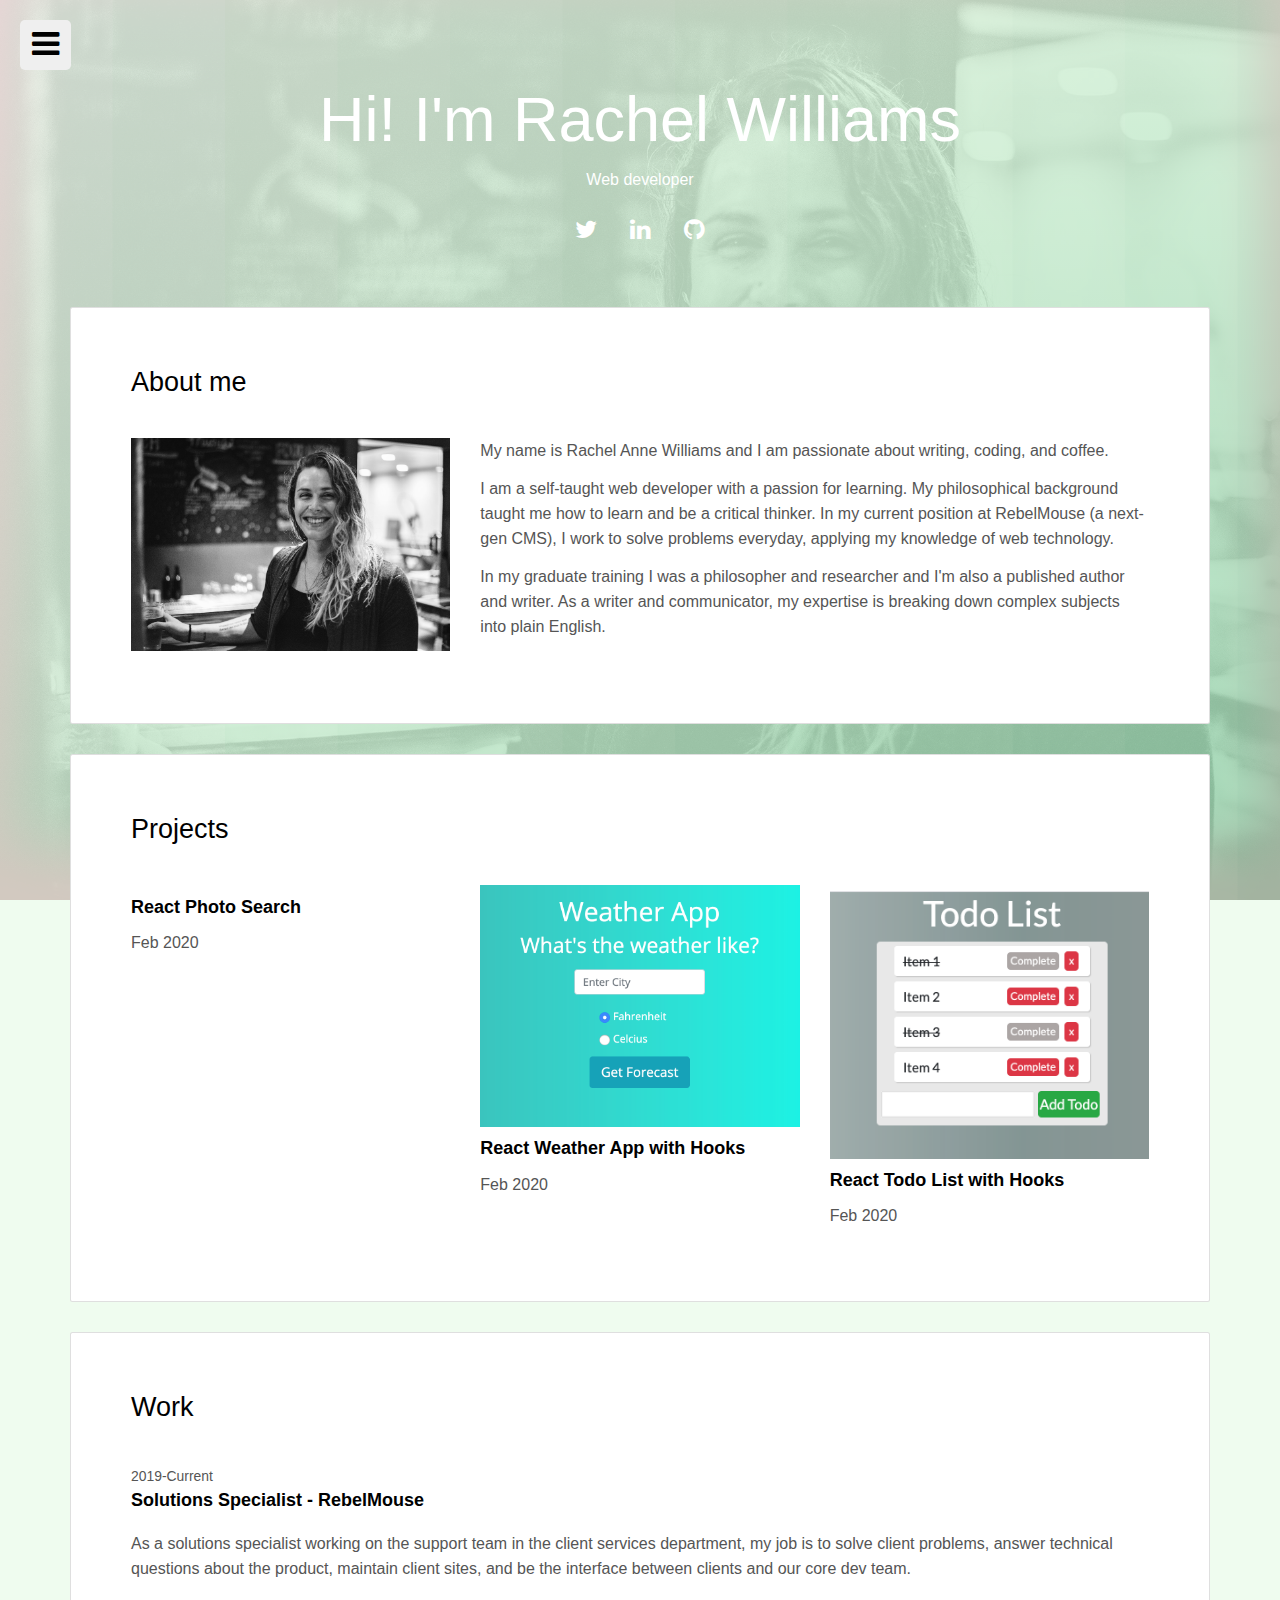
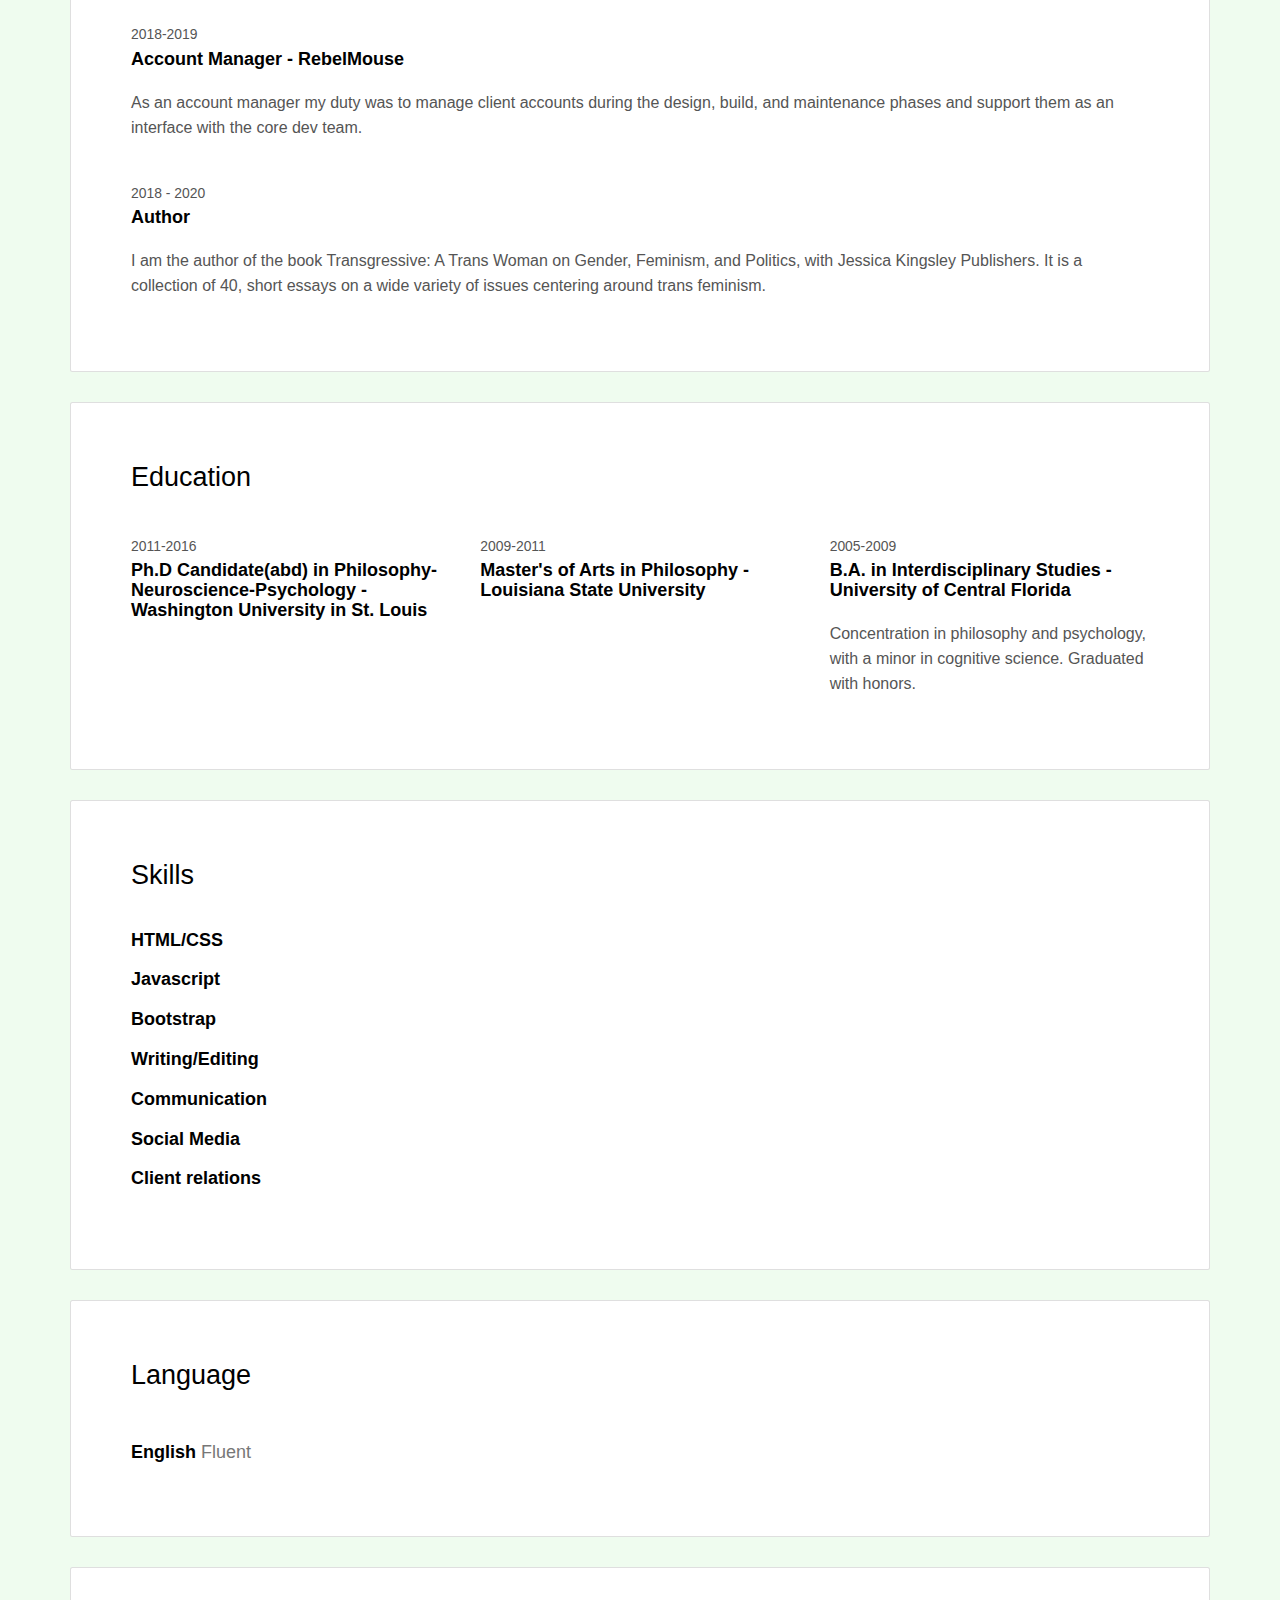
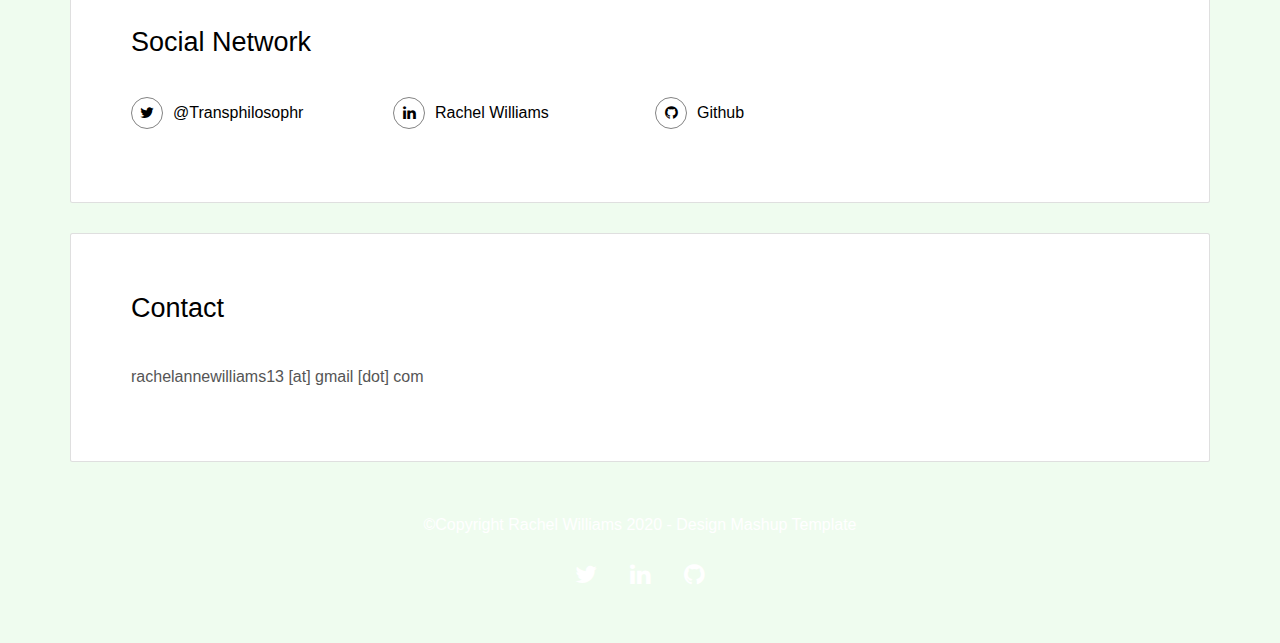
==== commit 2b0ff7a2: "fix photo" ====
--- a/index.html
+++ b/index.html
@@ -109,22 +109,15 @@
                     <p>
                       I am a self-taught web developer with a passion for
                       learning. My philosophical background taught me how to
-                      learn and be proficient in sorting through information,
-                      finding the relevant pieces of truth, and applying them to
-                      solve problems logically.
+                      learn and be a critical thinker. In my current position at
+                      RebelMouse (a next-gen CMS), I work to solve problems
+                      everyday, applying my knowledge of web technology.
                     </p>
                     <p>
                       In my graduate training I was a philosopher and researcher
                       and I'm also a published author and writer. As a writer
                       and communicator, my expertise is breaking down complex
                       subjects into plain English.
-                    </p>
-
-                    <p>
-                      I am the author of the book, "Transgressive: A Trans Woman
-                      on Gender, Feminism, and Politics", published by Jessica
-                      Kingsley Publishers. It is a collection of 40 short
-                      essays.
                     </p>
                   </div>
                 </div>
@@ -162,7 +155,7 @@
                   <div class="col-md-4">
                     <a href="https://rachelsmantra.github.io/todolist/"
                       ><img
-                        src="./assets/images/img-09.png.png"
+                        src="./assets/images/img-09.png"
                         class="img-responsive"
                         alt=""
                     /></a>
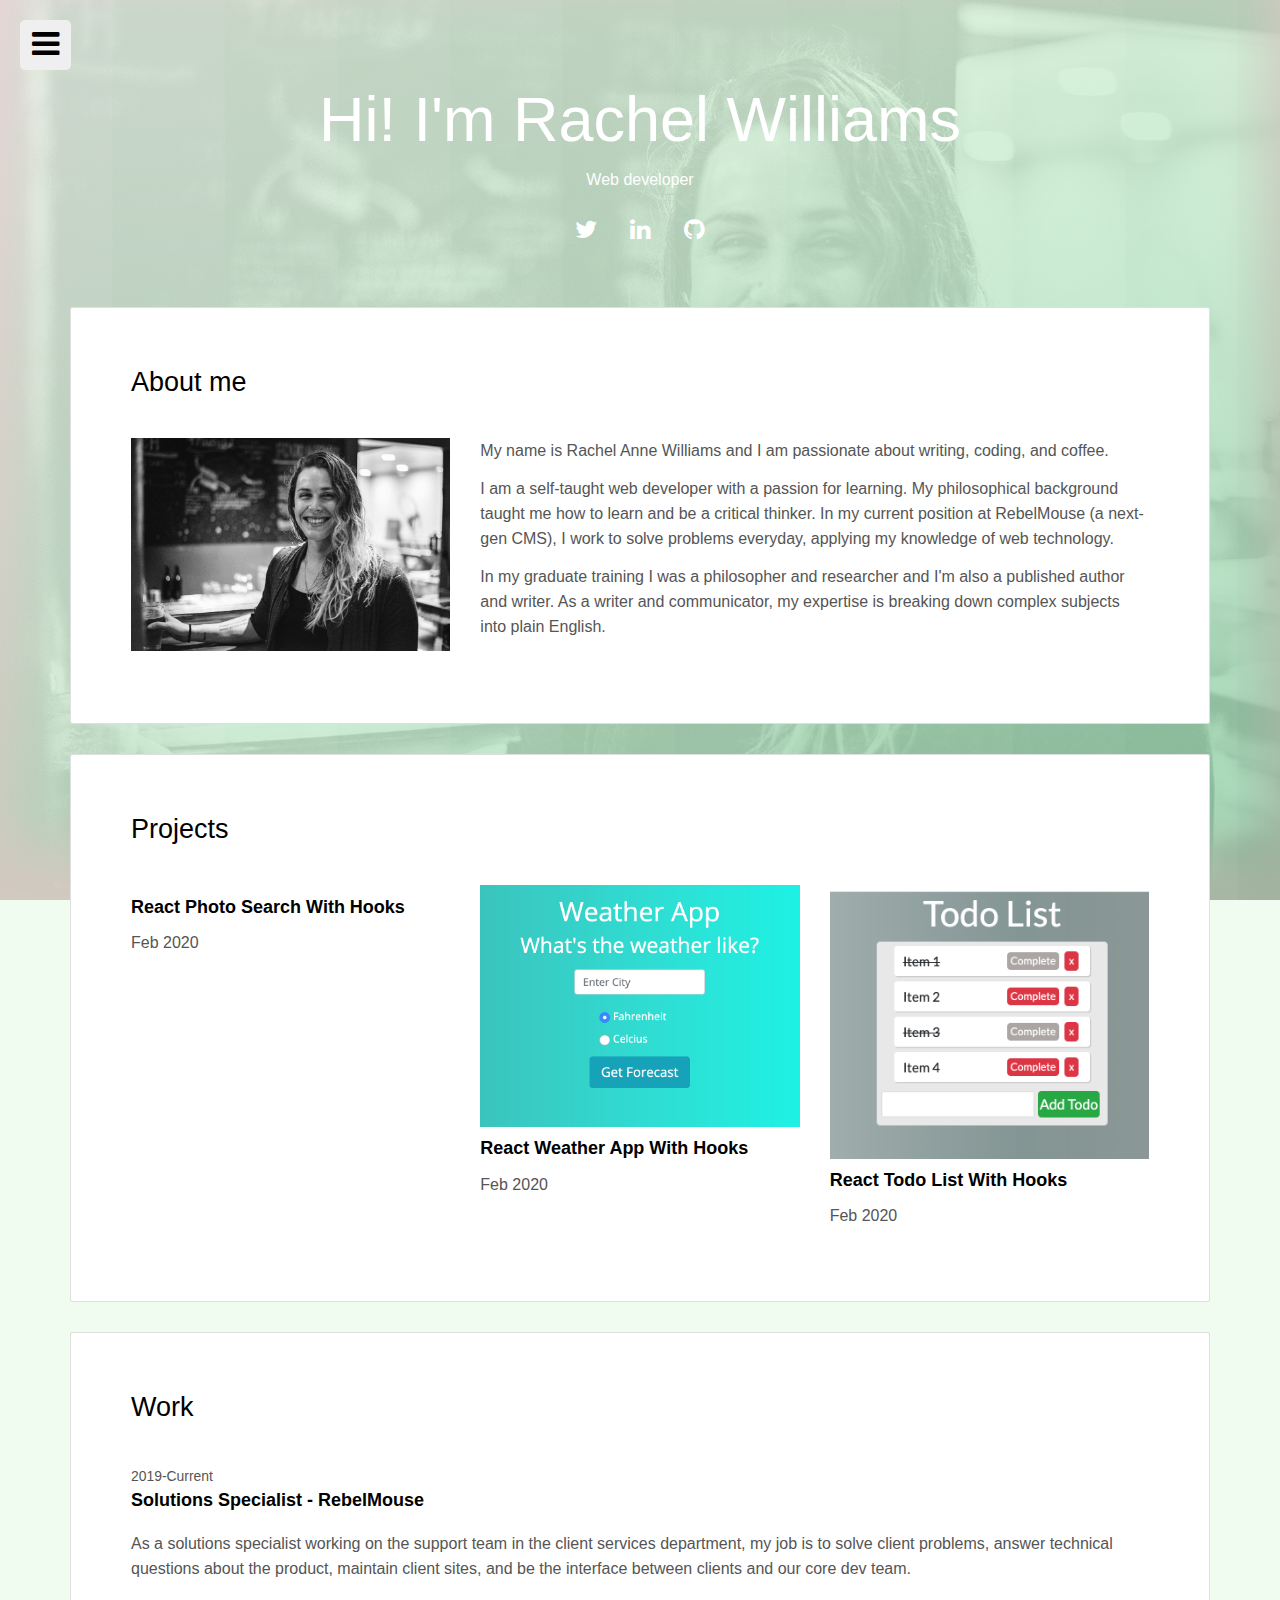
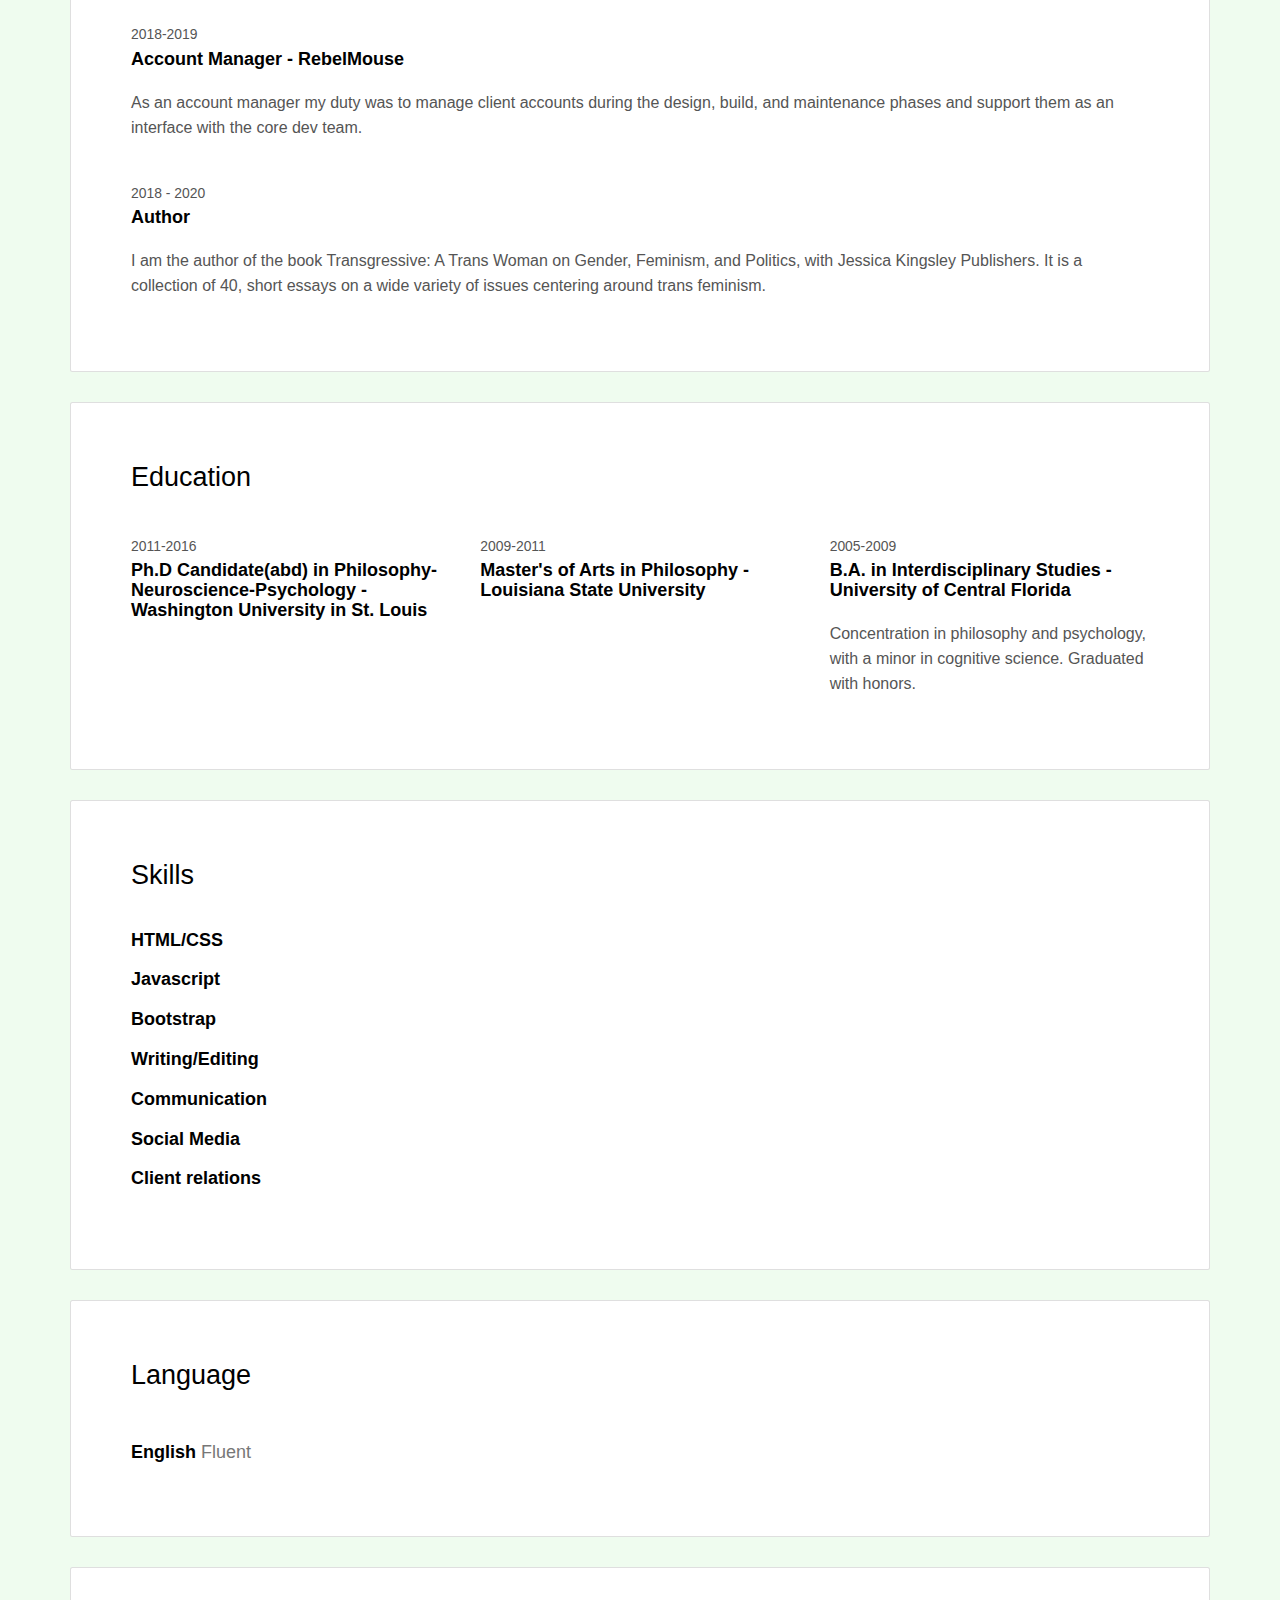
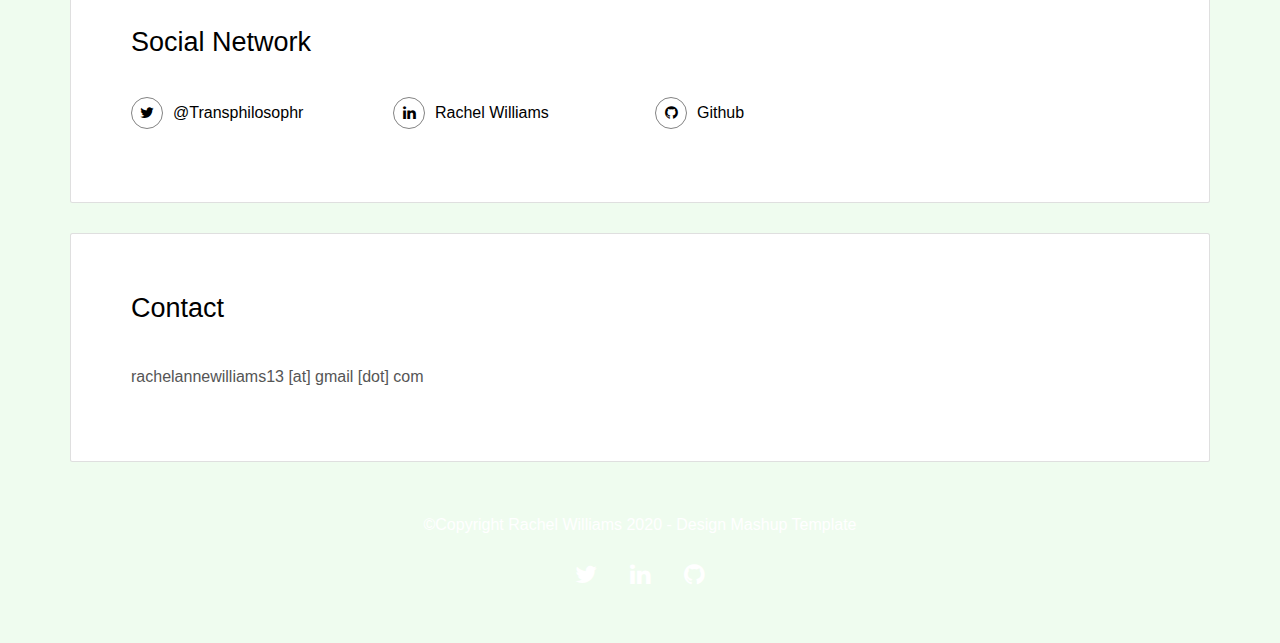
==== commit 1e460e86: "added details" ====
--- a/index.html
+++ b/index.html
@@ -136,7 +136,7 @@
                         alt=""
                     /></a>
                     <a href="https://rachelsmantra.github.io/unsplash-search/"
-                      ><h3 class="h5">React Photo Search</h3></a
+                      ><h3 class="h5">React Photo Search With Hooks</h3></a
                     >
                     <p>Feb 2020</p>
                   </div>
@@ -148,7 +148,7 @@
                         alt=""
                     /></a>
                     <a href="https://rachelsmantra.github.io/weatherapp"
-                      ><h3 class="h5">React Weather App with Hooks</h3></a
+                      ><h3 class="h5">React Weather App With Hooks</h3></a
                     >
                     <p>Feb 2020</p>
                   </div>
@@ -160,7 +160,7 @@
                         alt=""
                     /></a>
                     <a href="https://rachelsmantra.github.io/todolist/"
-                      ><h3 class="h5">React Todo List with Hooks</h3></a
+                      ><h3 class="h5">React Todo List With Hooks</h3></a
                     >
                     <p>Feb 2020</p>
                   </div>
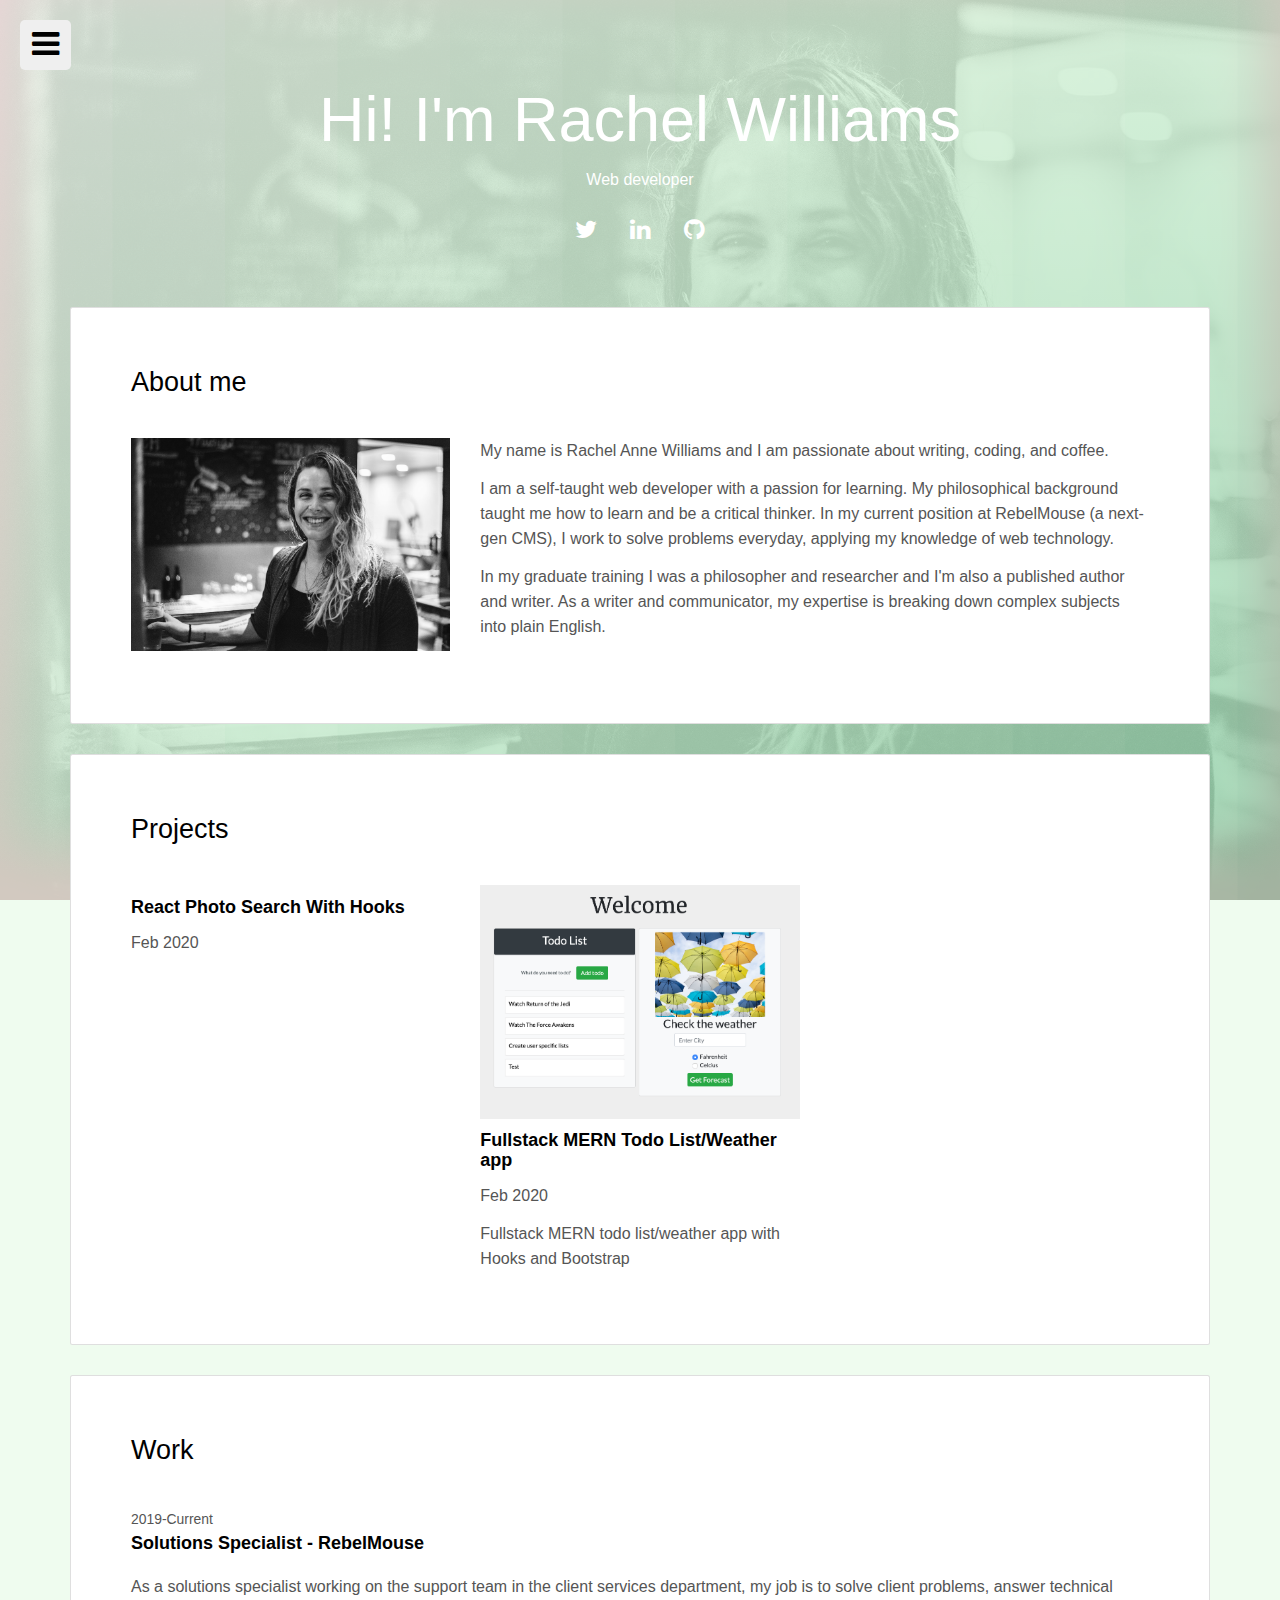
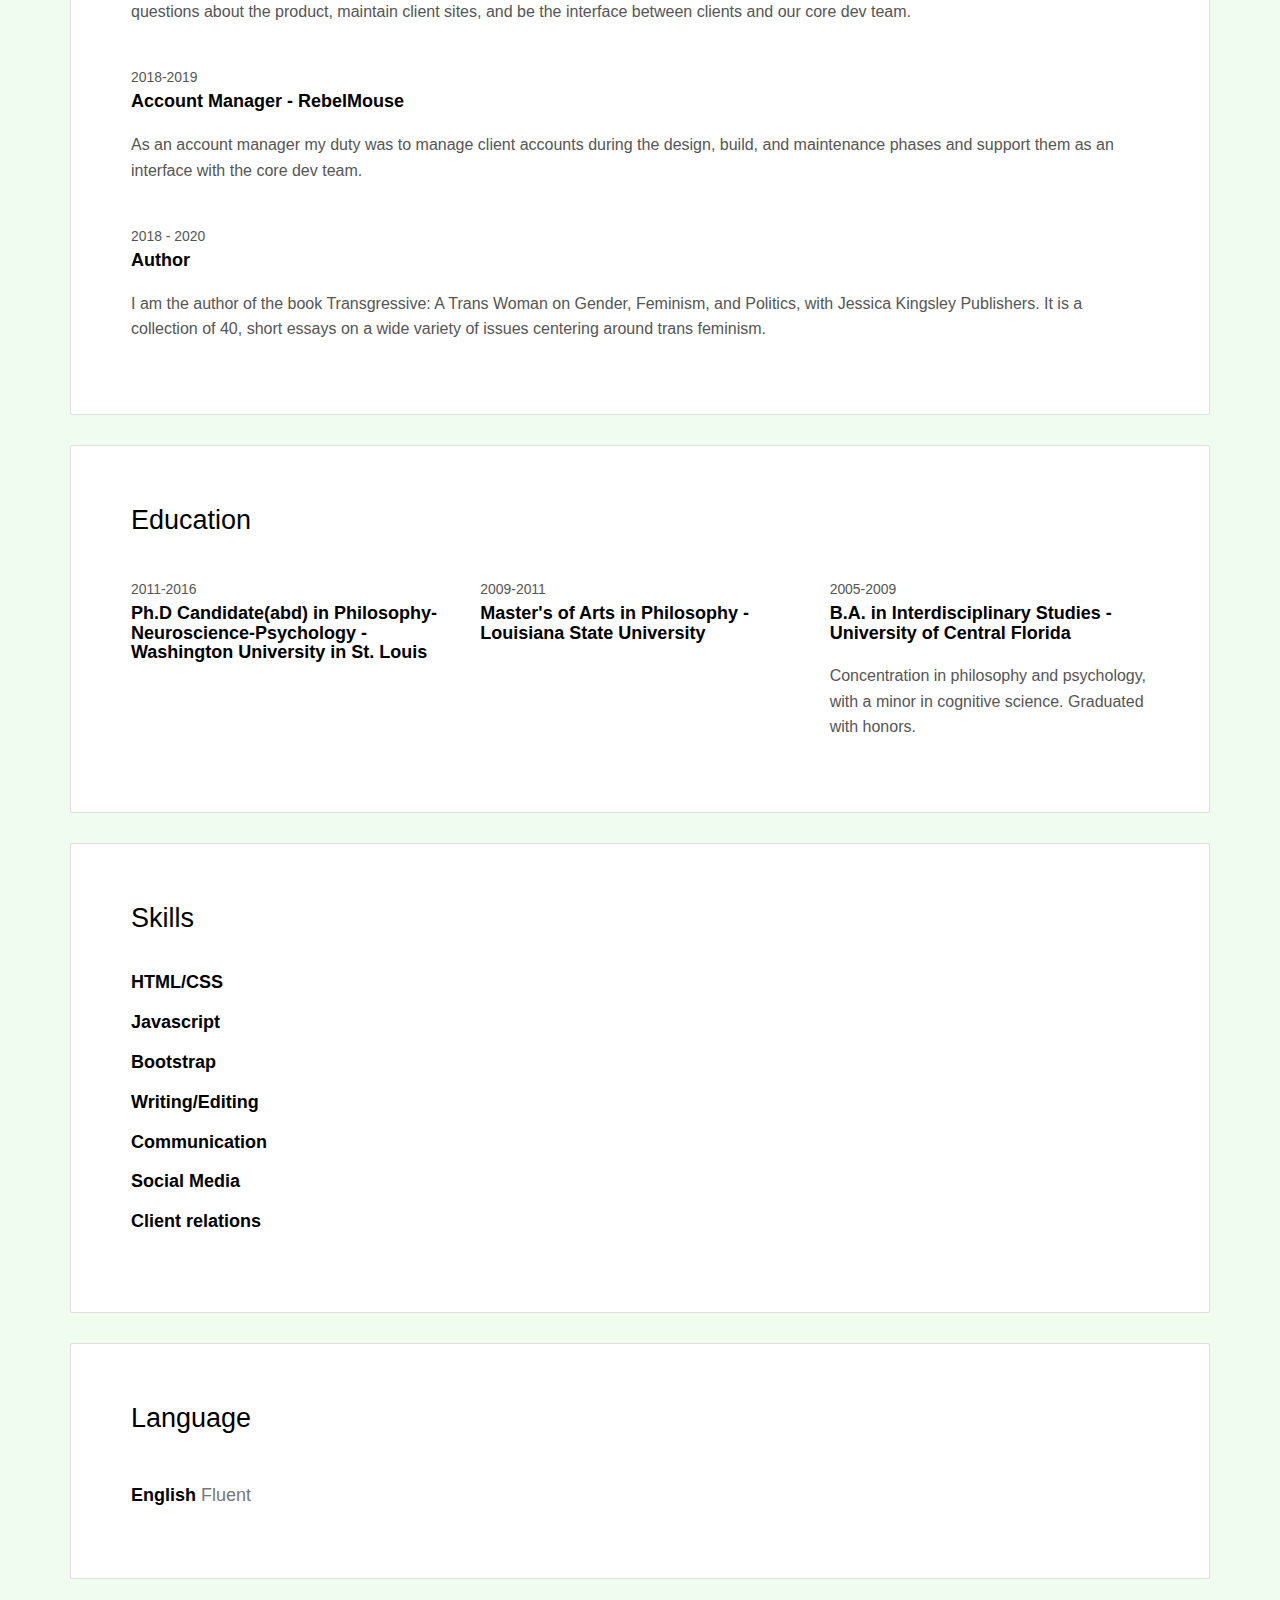
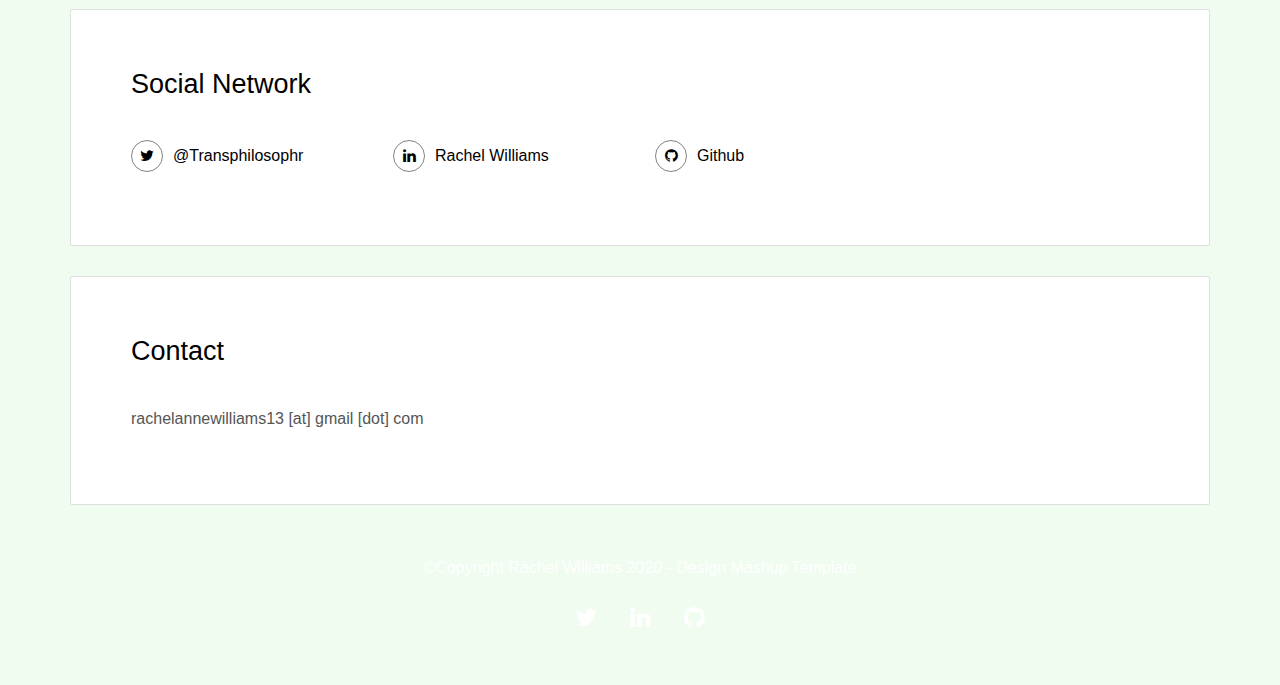
==== commit d81328fb: "added todolist" ====
--- a/index.html
+++ b/index.html
@@ -140,29 +140,24 @@
                     >
                     <p>Feb 2020</p>
                   </div>
-                  <div class="col-md-4">
-                    <a href="https://rachelsmantra.github.io/weatherapp"
-                      ><img
-                        src="./assets/images/weather.png"
-                        class="img-responsive"
-                        alt=""
-                    /></a>
-                    <a href="https://rachelsmantra.github.io/weatherapp"
-                      ><h3 class="h5">React Weather App With Hooks</h3></a
-                    >
-                    <p>Feb 2020</p>
-                  </div>
-                  <div class="col-md-4">
-                    <a href="https://rachelsmantra.github.io/todolist/"
+
+                  <div class="col-md-4">
+                    <a href="https://rachelsmantrawelcomeapp.herokuapp.com/"
                       ><img
                         src="./assets/images/img-09.png"
                         class="img-responsive"
                         alt=""
                     /></a>
-                    <a href="https://rachelsmantra.github.io/todolist/"
-                      ><h3 class="h5">React Todo List With Hooks</h3></a
+                    <a href="https://rachelsmantrawelcomeapp.herokuapp.com/"
+                      ><h3 class="h5">
+                        Fullstack MERN Todo List/Weather app
+                      </h3></a
                     >
                     <p>Feb 2020</p>
+                    <p>
+                      Fullstack MERN todo list/weather app with Hooks and
+                      Bootstrap
+                    </p>
                   </div>
                 </div>
               </div>
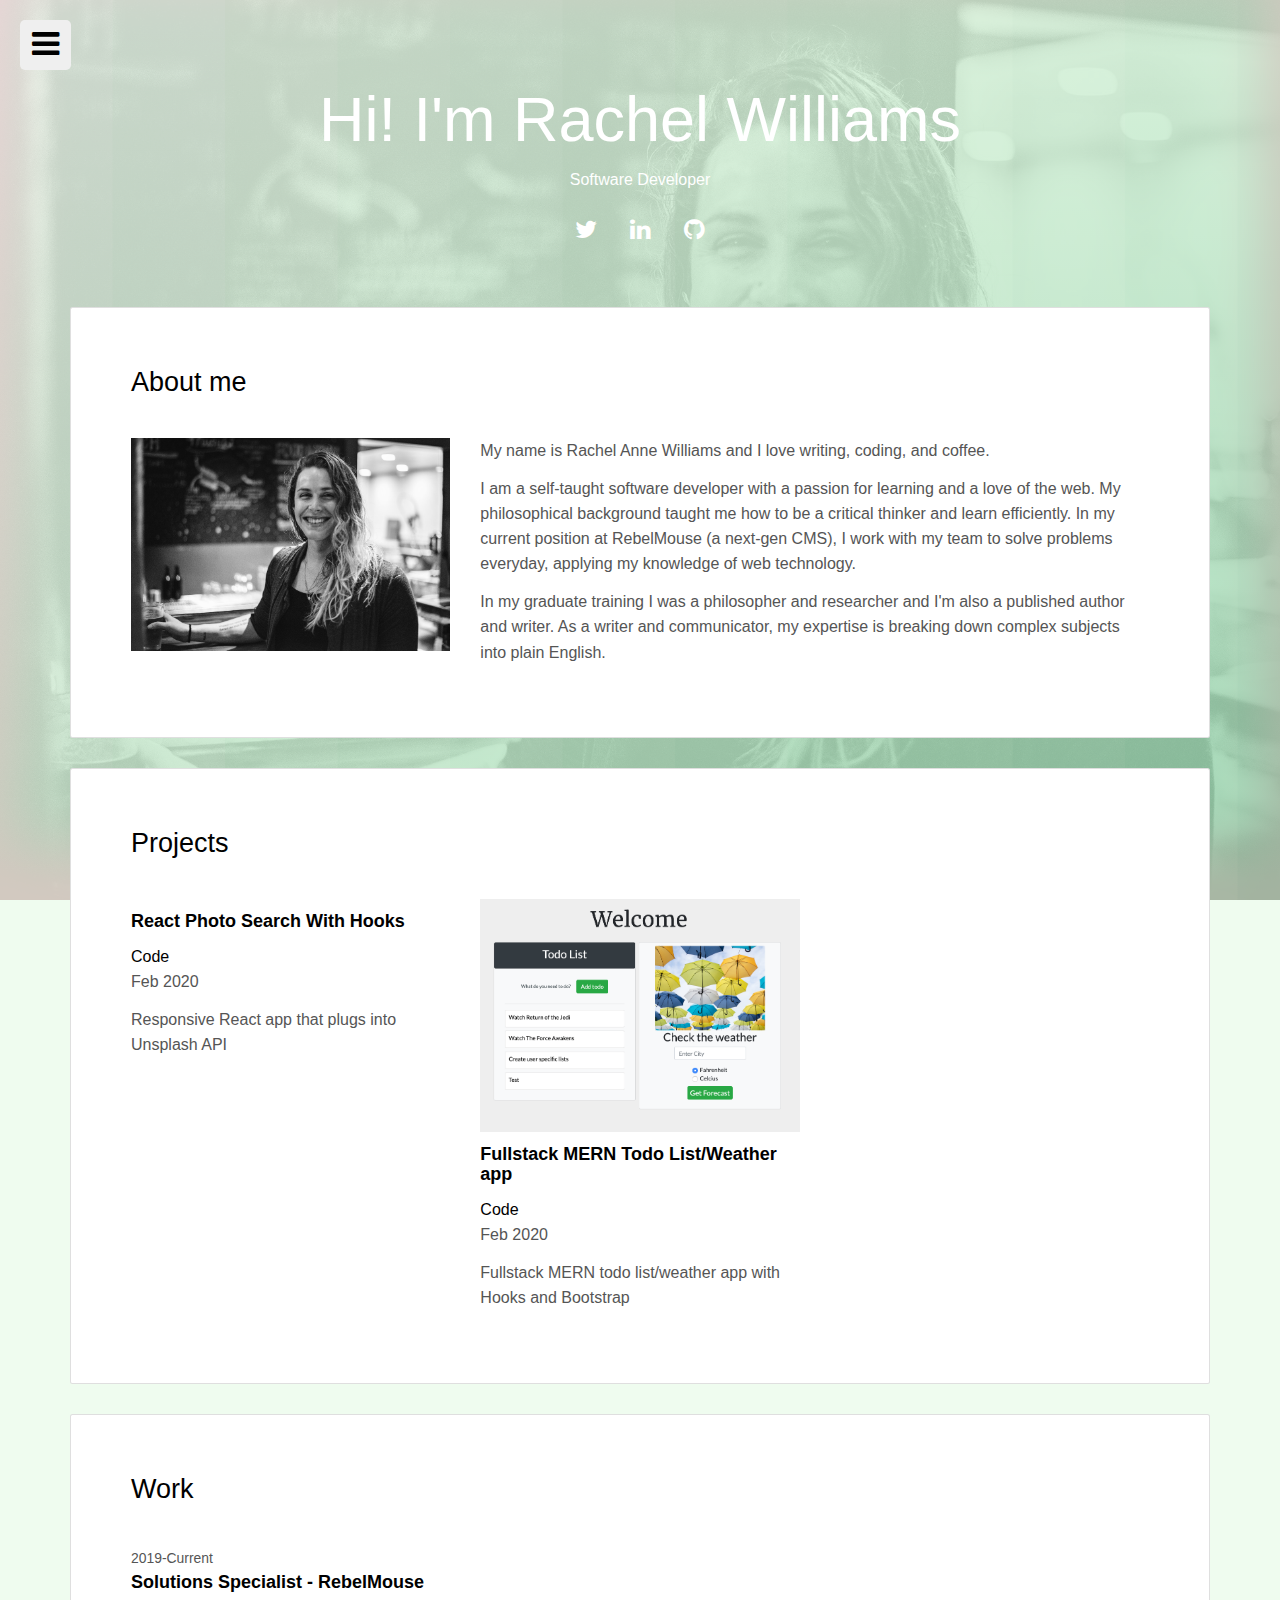
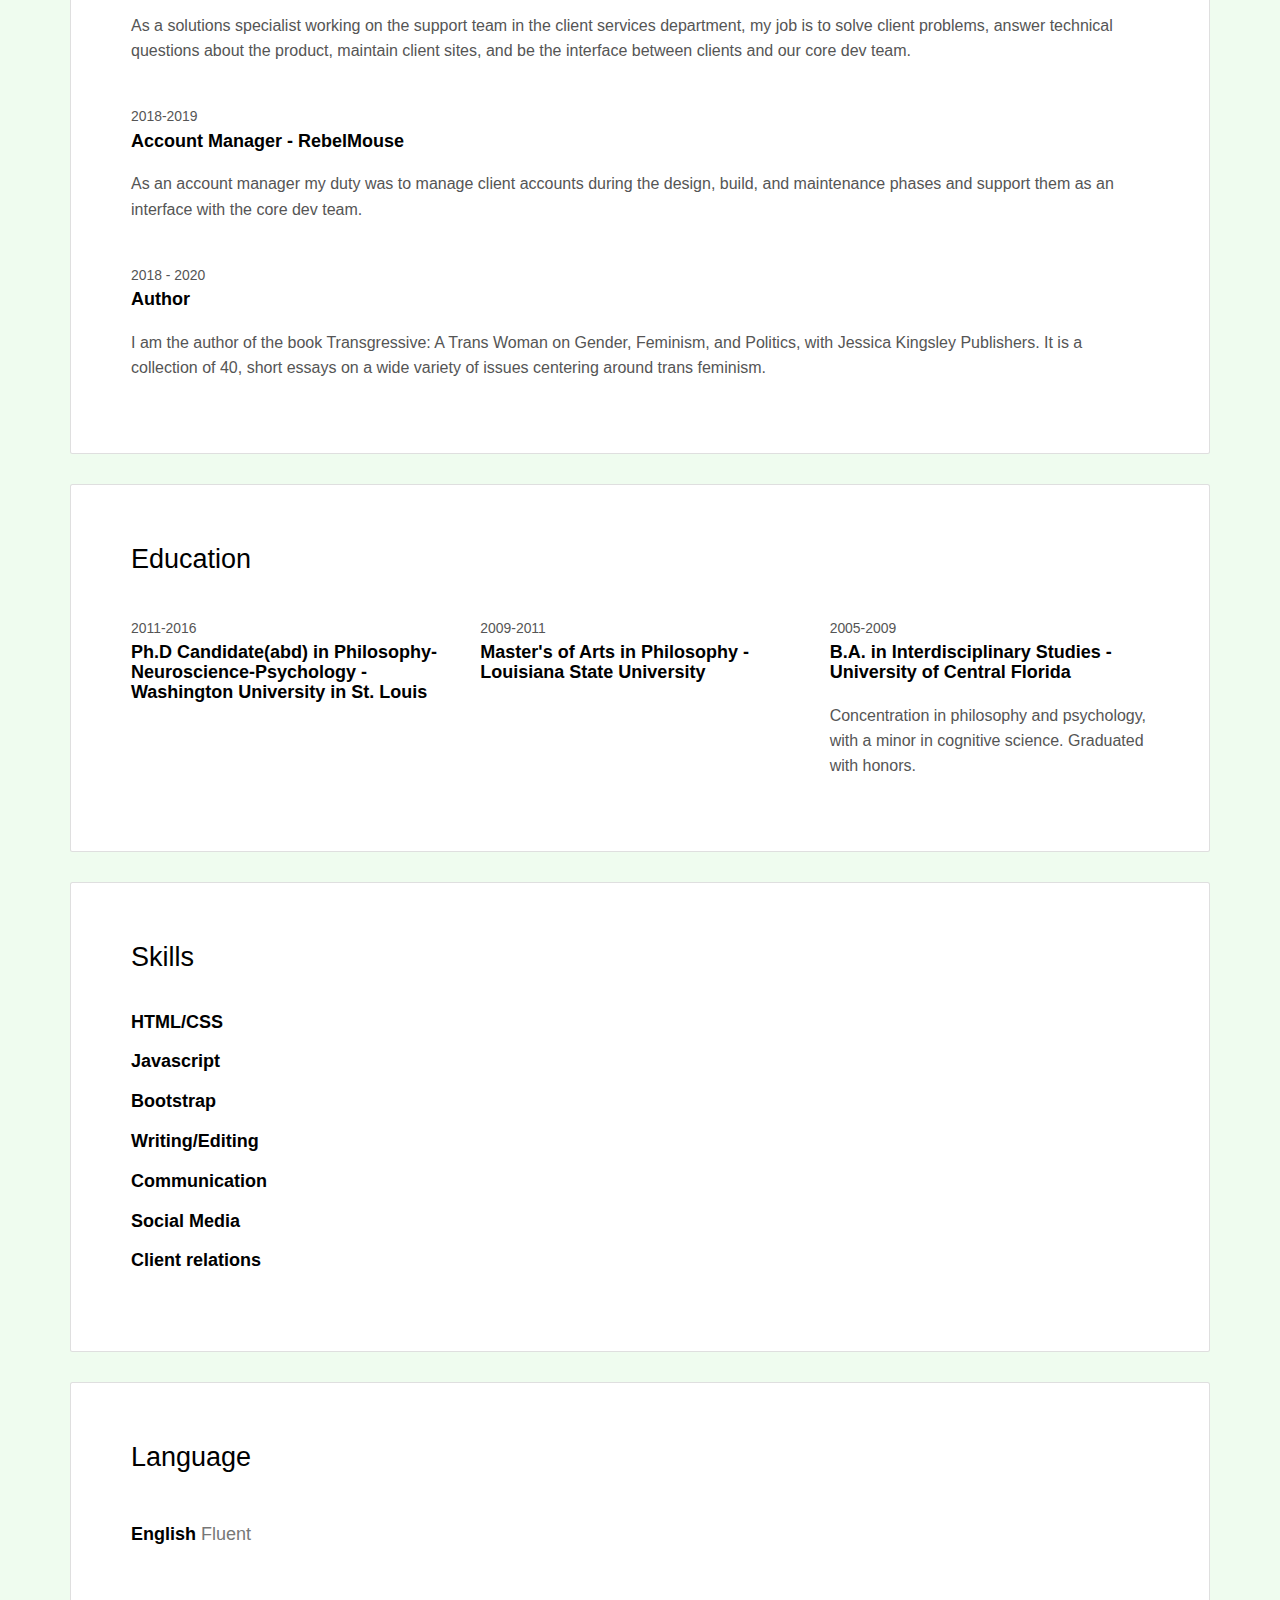
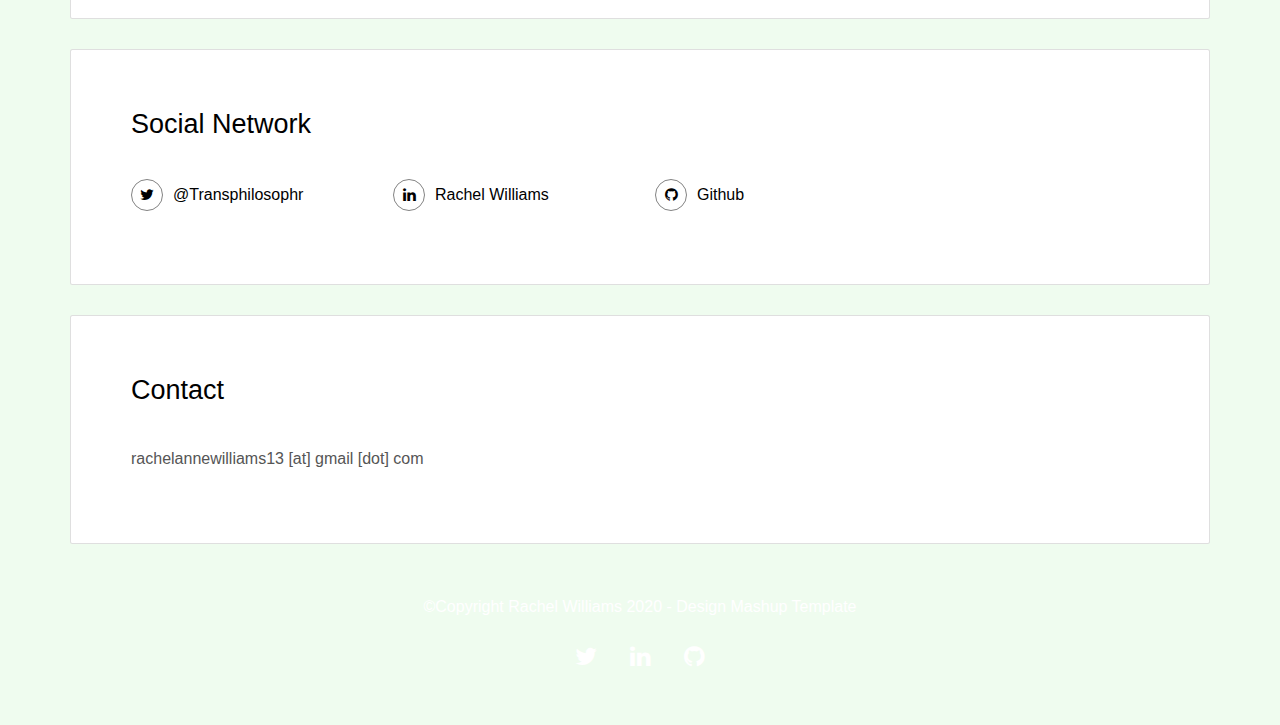
==== commit 581bf3c5: "Added links to github for projects" ====
--- a/index.html
+++ b/index.html
@@ -55,7 +55,7 @@
 
         <div class="text-center">
           <h1>Hi! I'm Rachel Williams</h1>
-          <p>Web developer</p>
+          <p>Software Developer</p>
           <p>
             <a
               class="fa-icon fa-icon-2x"
@@ -102,15 +102,16 @@
                   </div>
                   <div class="col-md-8">
                     <p>
-                      My name is Rachel Anne Williams and I am passionate about
-                      writing, coding, and coffee.
+                      My name is Rachel Anne Williams and I love writing,
+                      coding, and coffee.
                     </p>
 
                     <p>
-                      I am a self-taught web developer with a passion for
-                      learning. My philosophical background taught me how to
-                      learn and be a critical thinker. In my current position at
-                      RebelMouse (a next-gen CMS), I work to solve problems
+                      I am a self-taught software developer with a passion for
+                      learning and a love of the web. My philosophical
+                      background taught me how to be a critical thinker and
+                      learn efficiently. In my current position at RebelMouse (a
+                      next-gen CMS), I work with my team to solve problems
                       everyday, applying my knowledge of web technology.
                     </p>
                     <p>
@@ -136,9 +137,15 @@
                         alt=""
                     /></a>
                     <a href="https://rachelsmantra.github.io/unsplash-search/"
-                      ><h3 class="h5">React Photo Search With Hooks</h3></a
-                    >
+                      ><p class="h5">React Photo Search With Hooks</p></a
+                    >
+
+                    <a href="https://github.com/rachelsmantra/unsplash-search"
+                      >Code</a
+                    >
+
                     <p>Feb 2020</p>
+                    <p>Responsive React app that plugs into Unsplash API</p>
                   </div>
 
                   <div class="col-md-4">
@@ -149,10 +156,15 @@
                         alt=""
                     /></a>
                     <a href="https://rachelsmantrawelcomeapp.herokuapp.com/"
-                      ><h3 class="h5">
+                      ><p class="h5">
                         Fullstack MERN Todo List/Weather app
-                      </h3></a
-                    >
+                      </p></a
+                    >
+
+                    <a href="https://github.com/rachelsmantra/MERNtodolist"
+                      >Code</a
+                    >
+
                     <p>Feb 2020</p>
                     <p>
                       Fullstack MERN todo list/weather app with Hooks and
--- a/main.d8e0d294.css
+++ b/main.d8e0d294.css
@@ -277,12 +277,12 @@
   line-height: inherit;
 }
 a {
-  color: #ff0060;
+  color: #000;
   text-decoration: none;
 }
 a:focus,
 a:hover {
-  color: #b30043;
+  color: #000;
   text-decoration: underline;
 }
 a:focus {
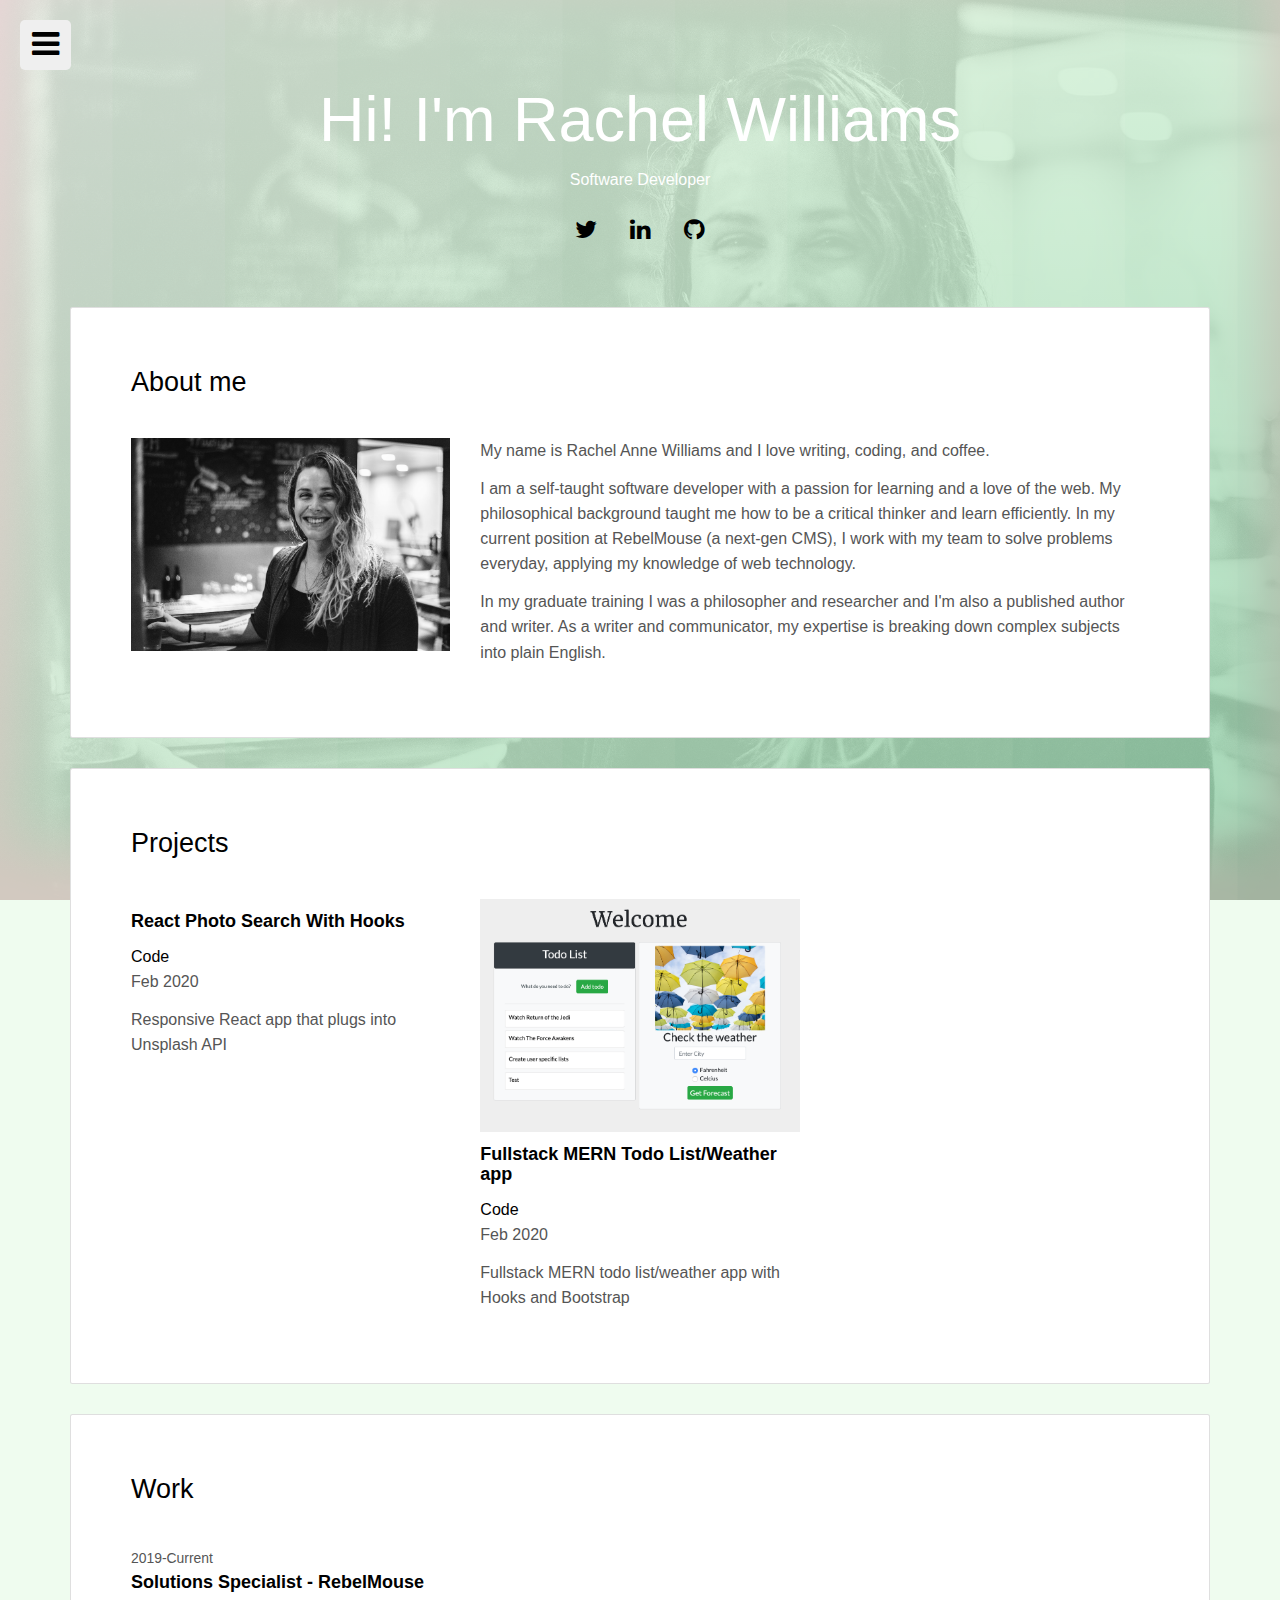
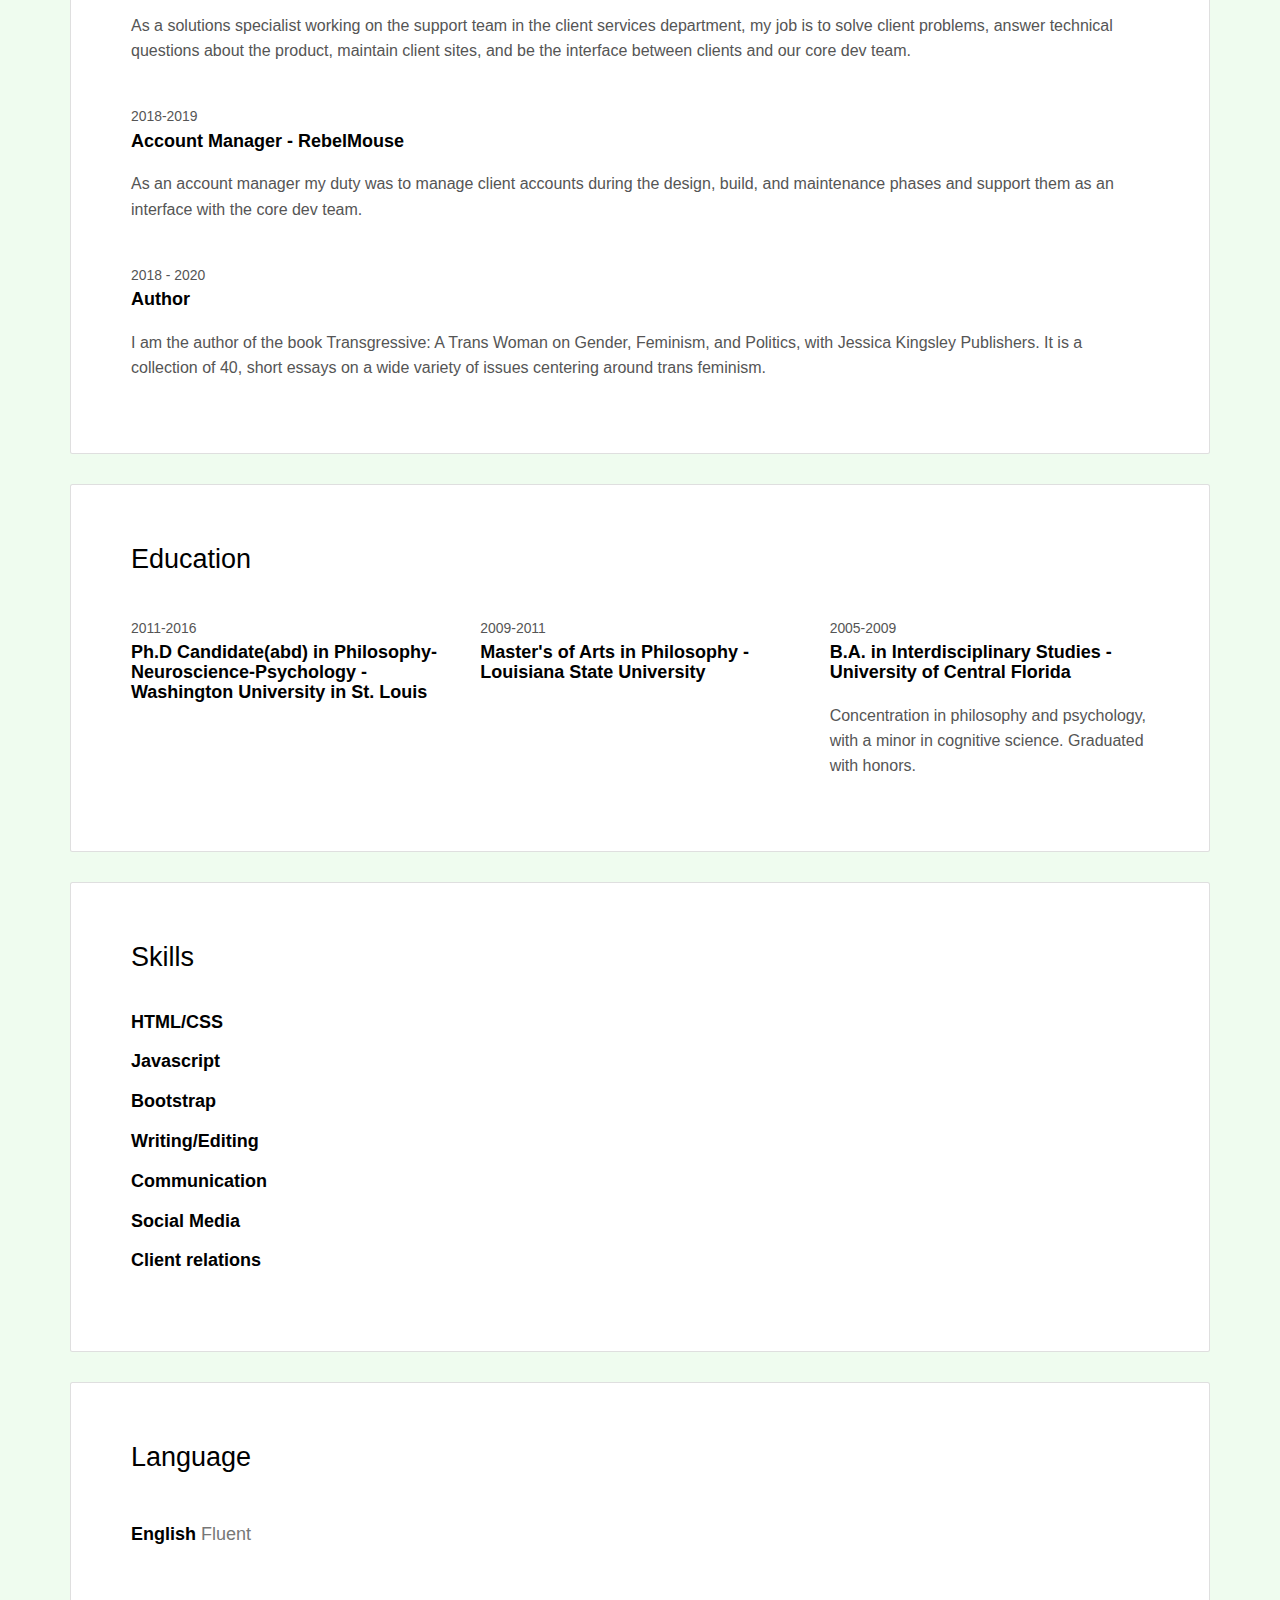
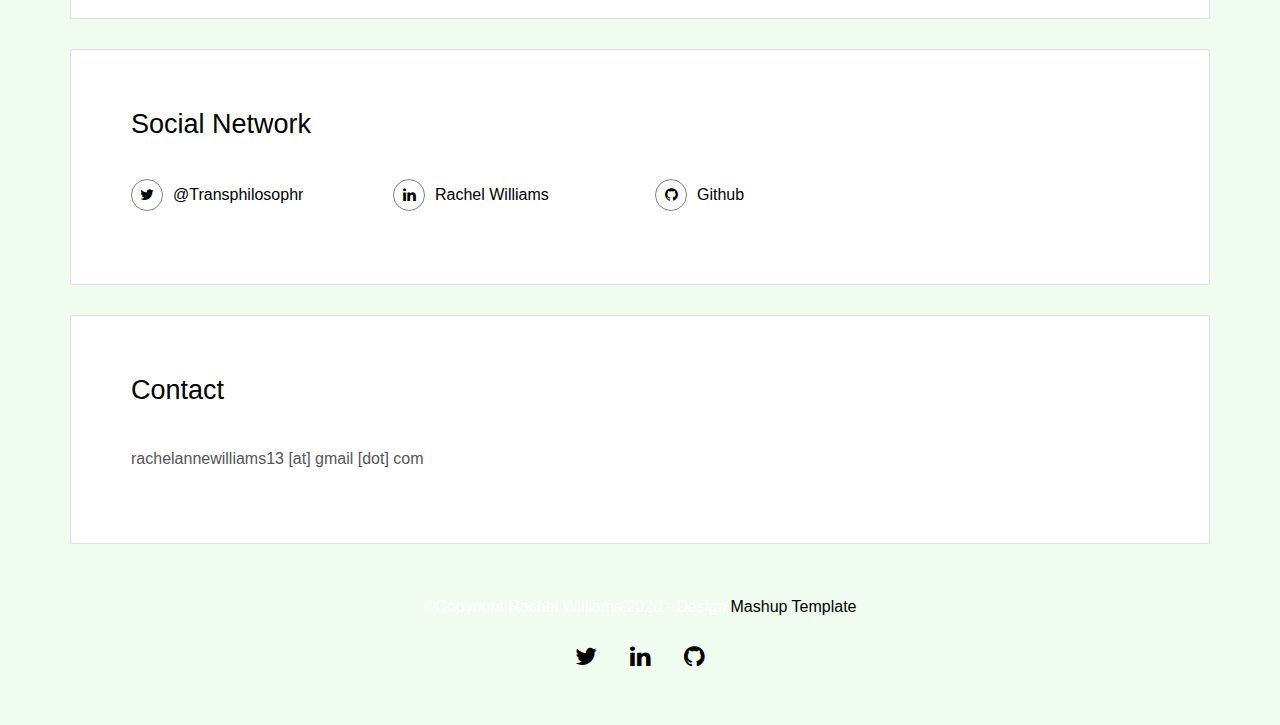
==== commit 33bff599: "color link" ====
--- a/index.html
+++ b/index.html
@@ -162,8 +162,8 @@
                     >
 
                     <a href="https://github.com/rachelsmantra/MERNtodolist"
-                      >Code</a
-                    >
+                      >Code
+                    </a>
 
                     <p>Feb 2020</p>
                     <p>
--- a/main.d8e0d294.css
+++ b/main.d8e0d294.css
@@ -4900,7 +4900,7 @@
 }
 .h5 a:hover,
 h5 a:hover {
-  color: #ff0060;
+  color: #000;
   text-decoration: none;
 }
 .h5 small,
--- a/styles.css
+++ b/styles.css
@@ -77,3 +77,7 @@
   top: 20px;
   left: 20px;
 }
+
+a {
+  color: #000 !important;
+}
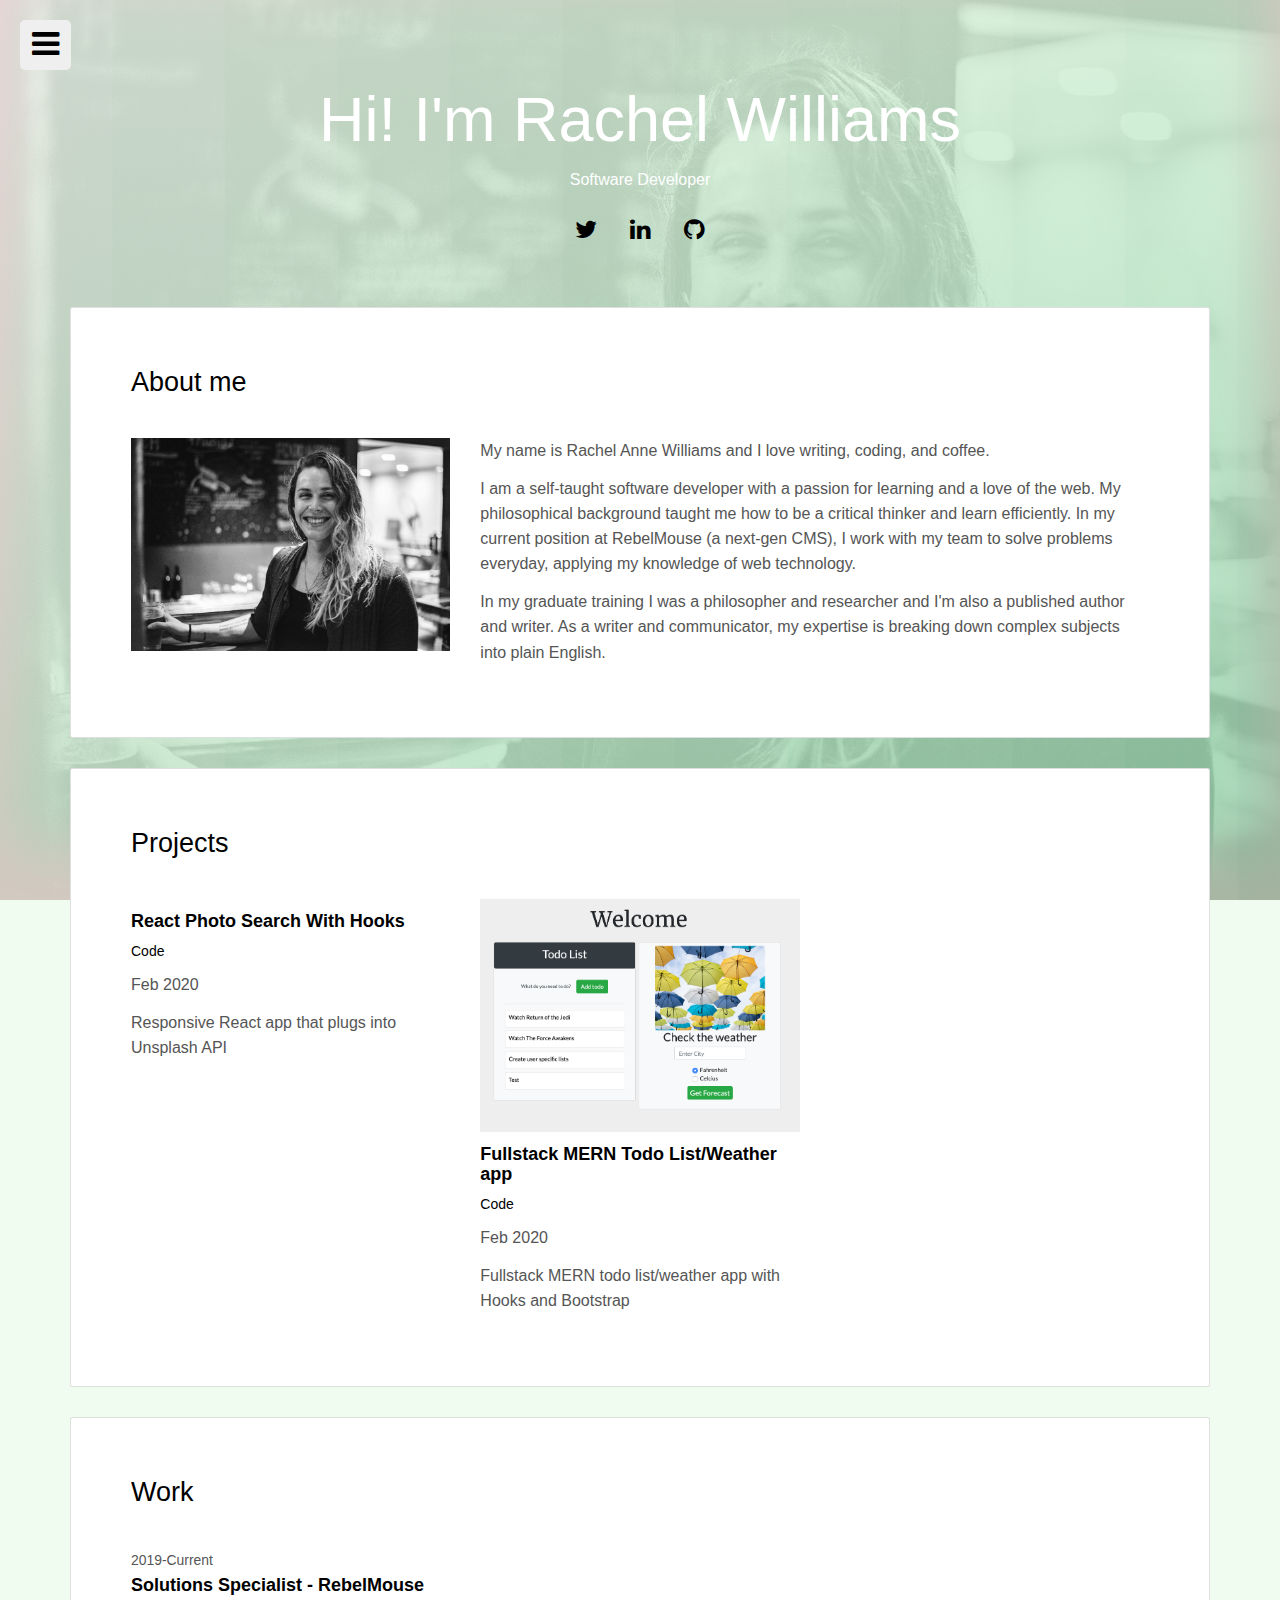
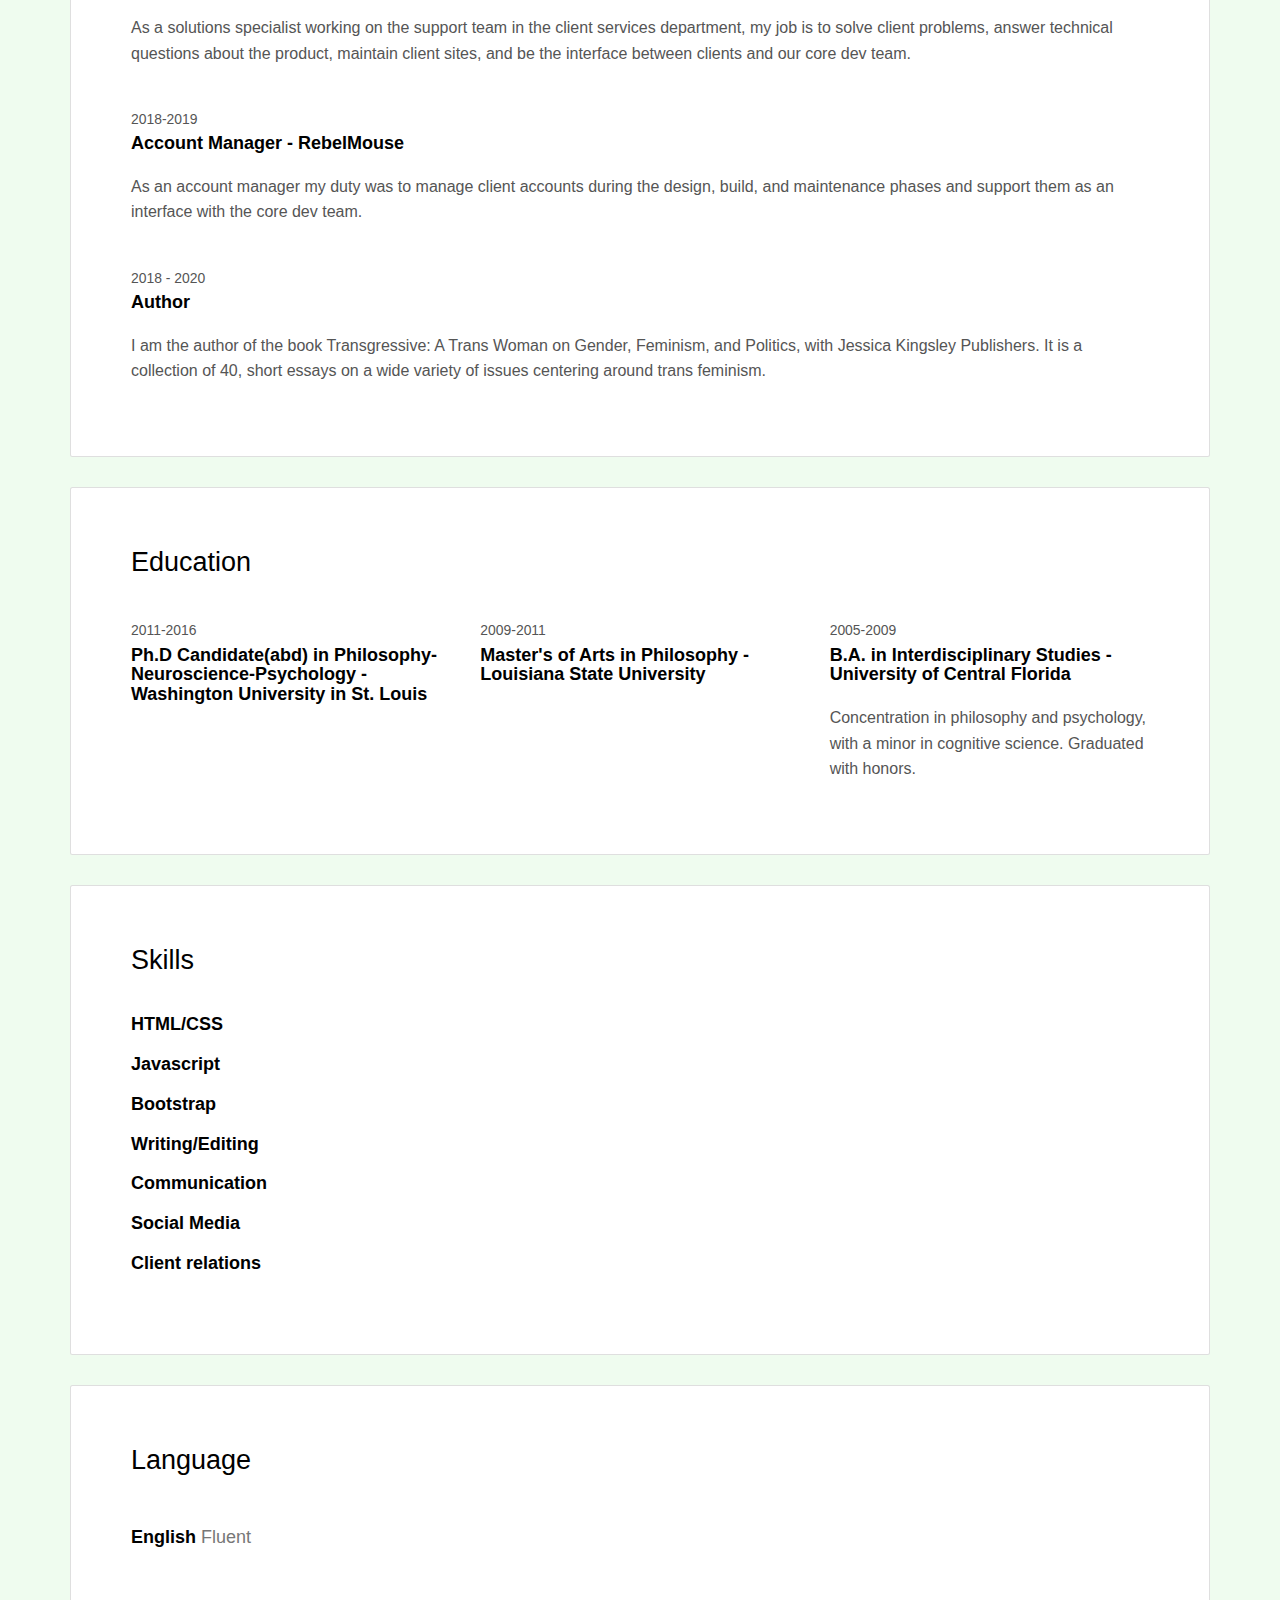
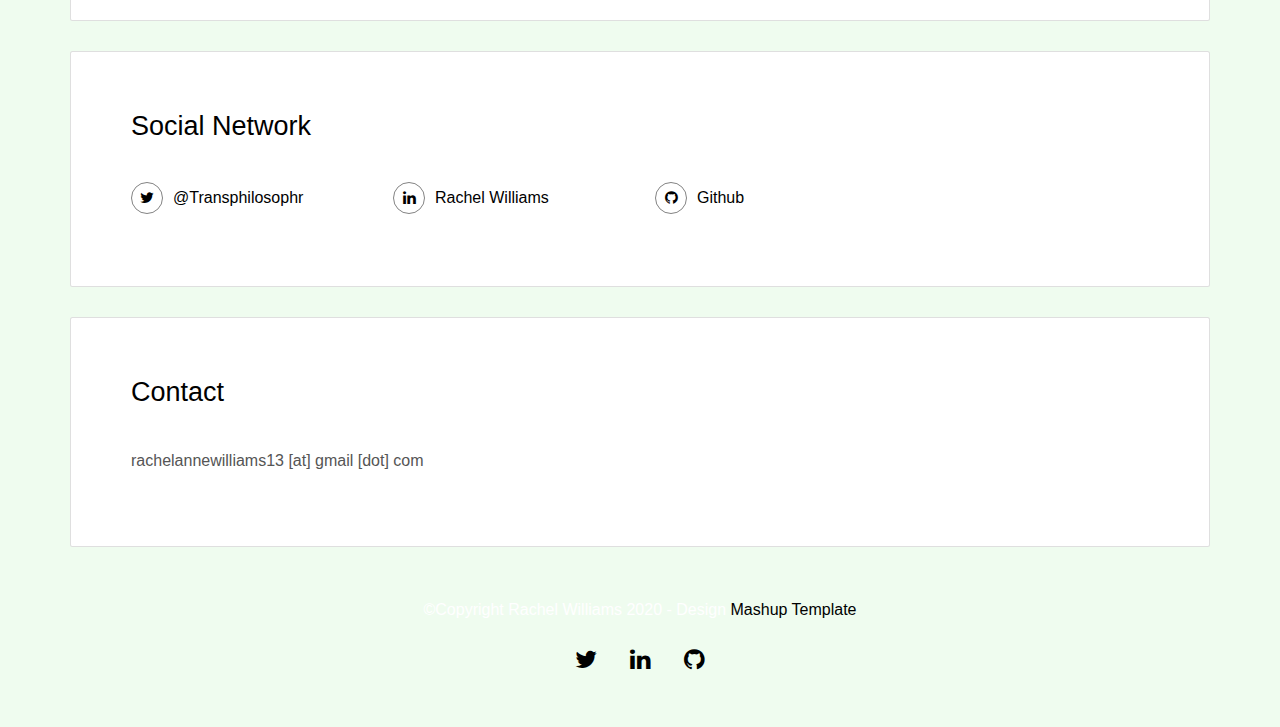
==== commit e2a668ac: "color links" ====
--- a/index.html
+++ b/index.html
@@ -141,8 +141,8 @@
                     >
 
                     <a href="https://github.com/rachelsmantra/unsplash-search"
-                      >Code</a
-                    >
+                      ><p class="h6">Code</p>
+                    </a>
 
                     <p>Feb 2020</p>
                     <p>Responsive React app that plugs into Unsplash API</p>
@@ -162,7 +162,7 @@
                     >
 
                     <a href="https://github.com/rachelsmantra/MERNtodolist"
-                      >Code
+                      ><p class="h6">Code</p>
                     </a>
 
                     <p>Feb 2020</p>
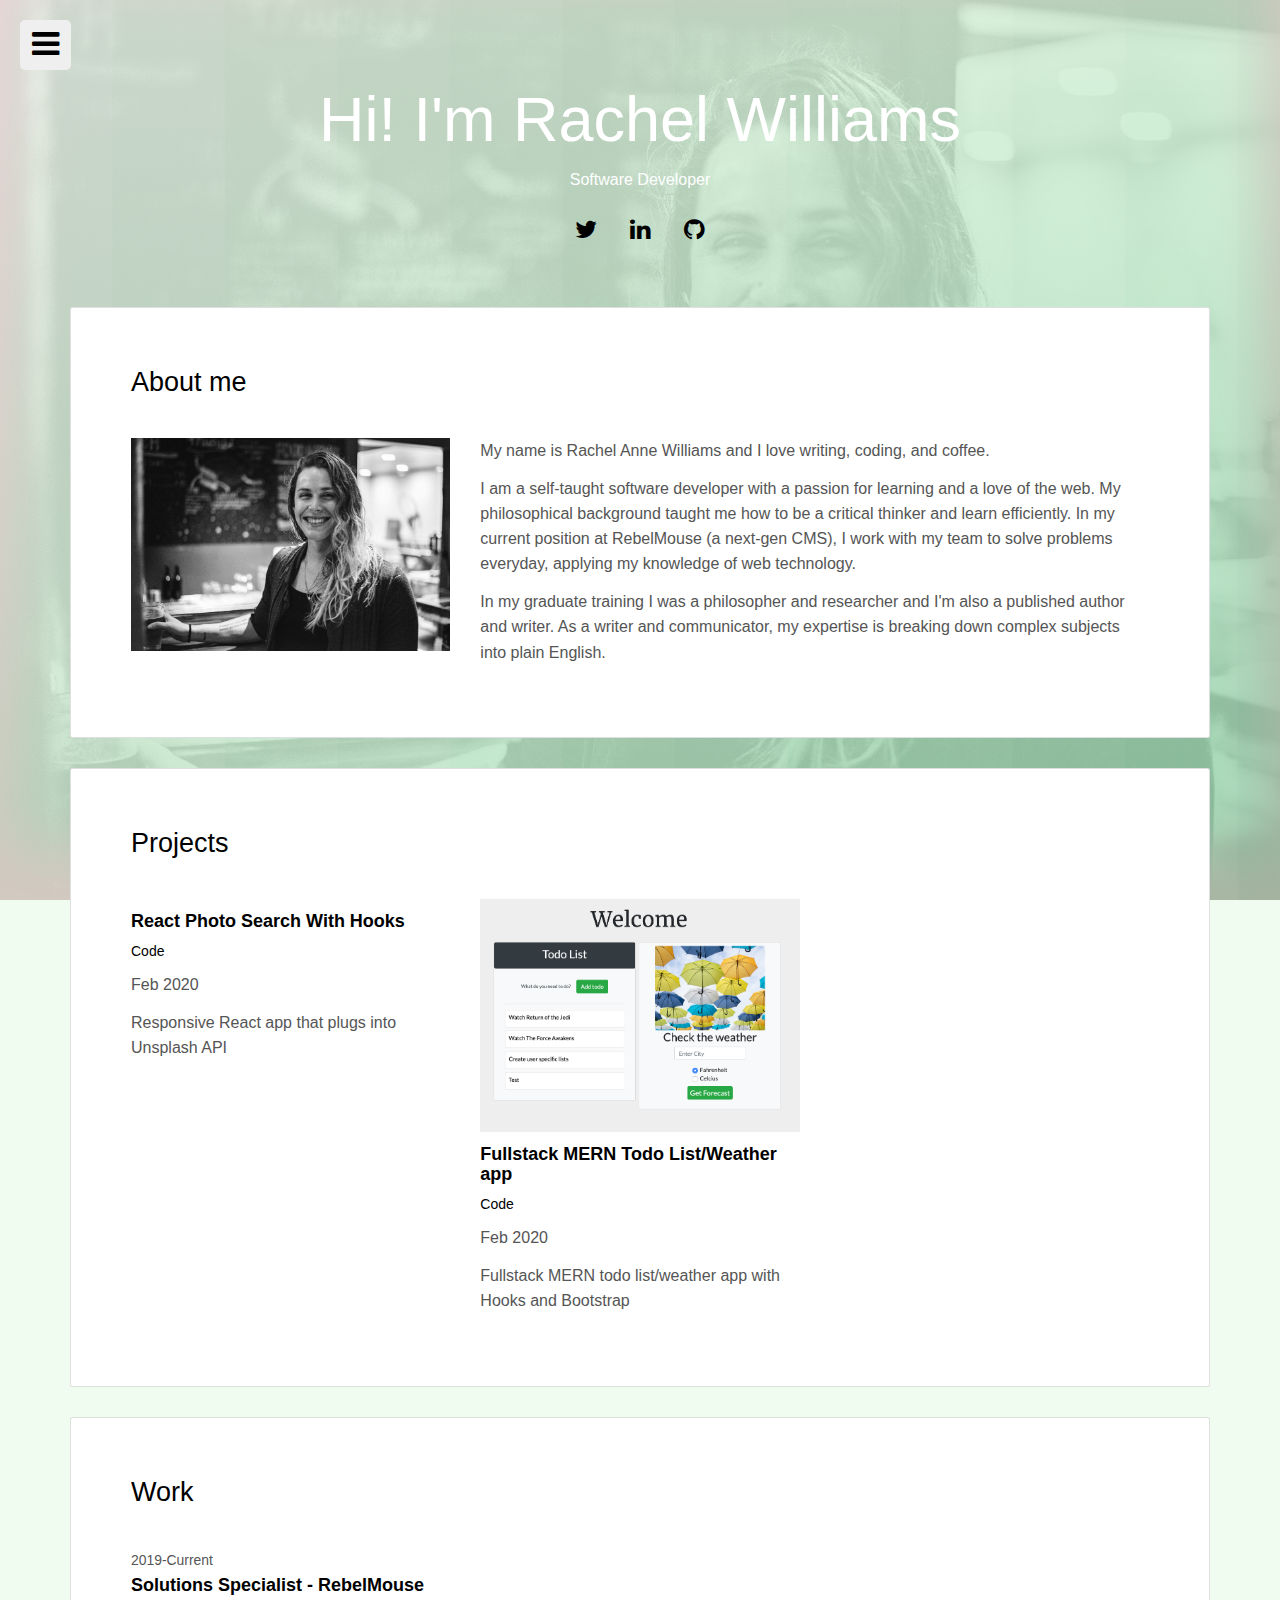
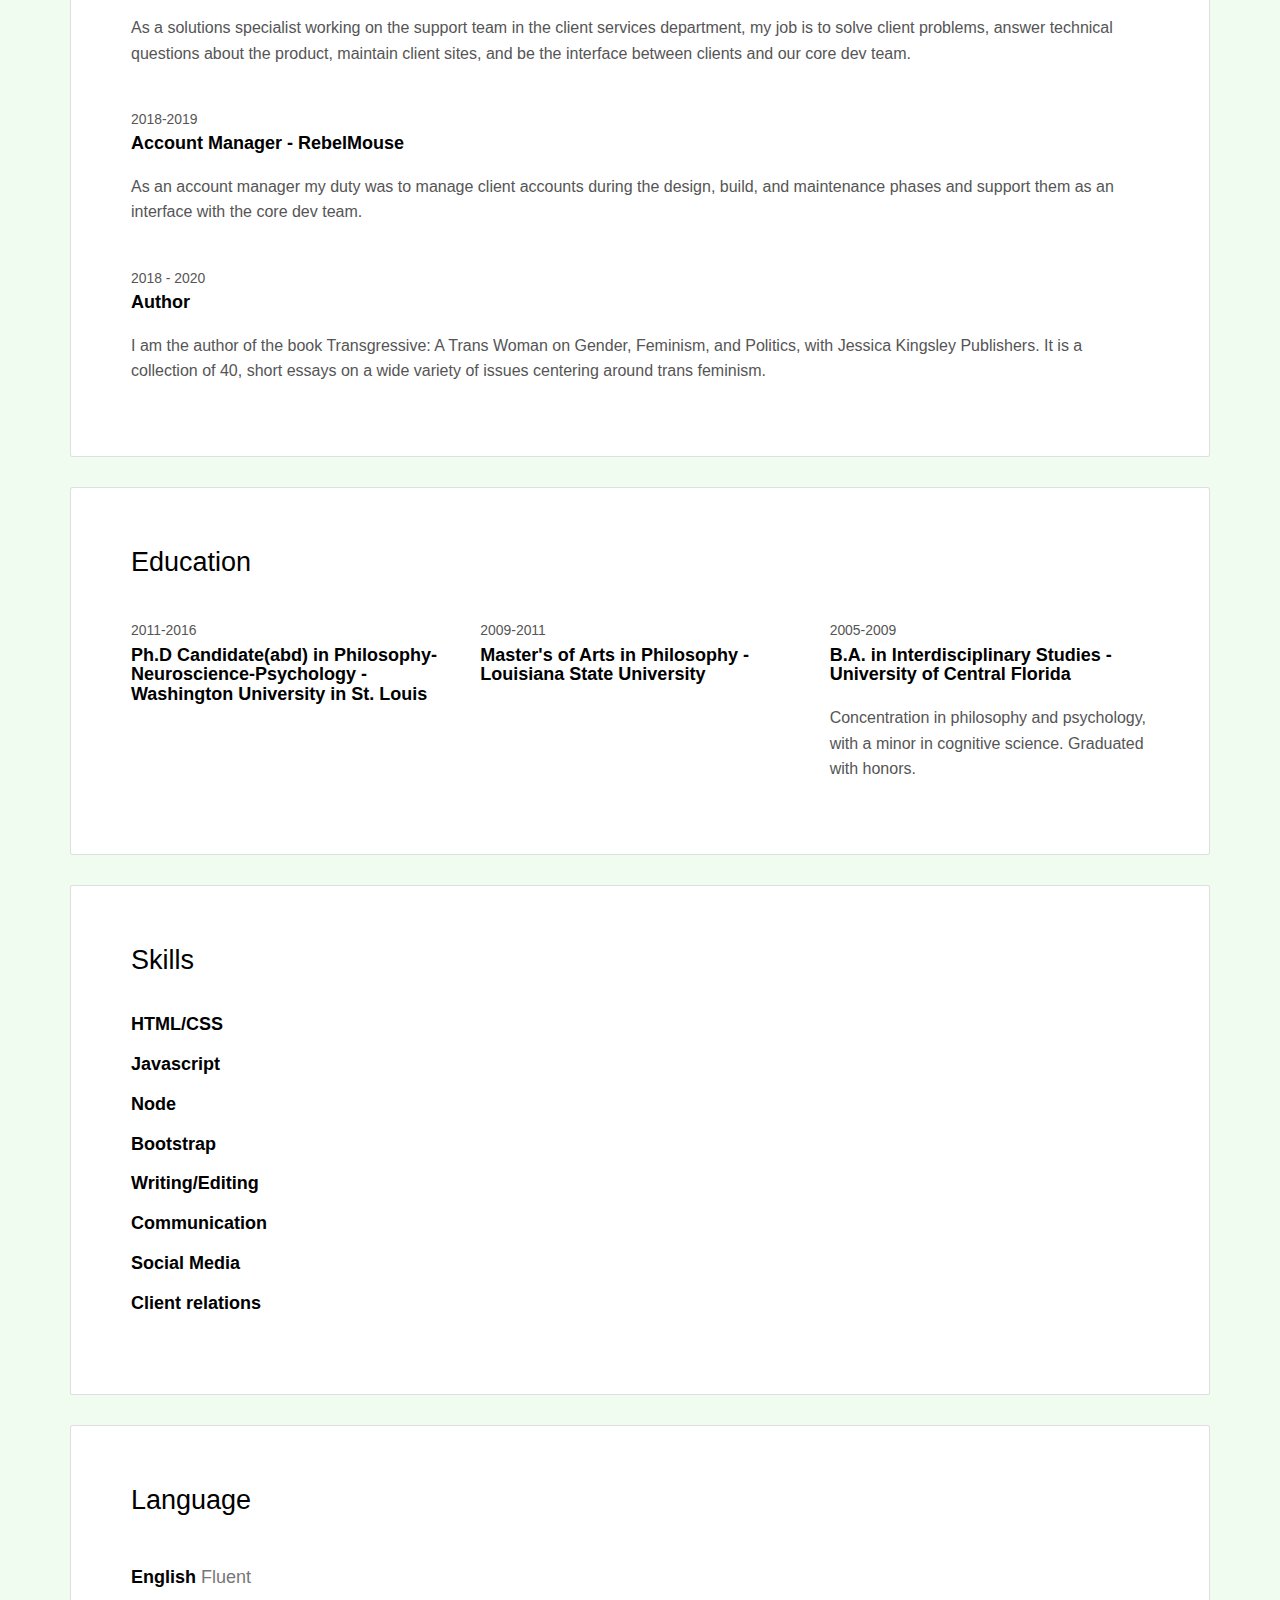
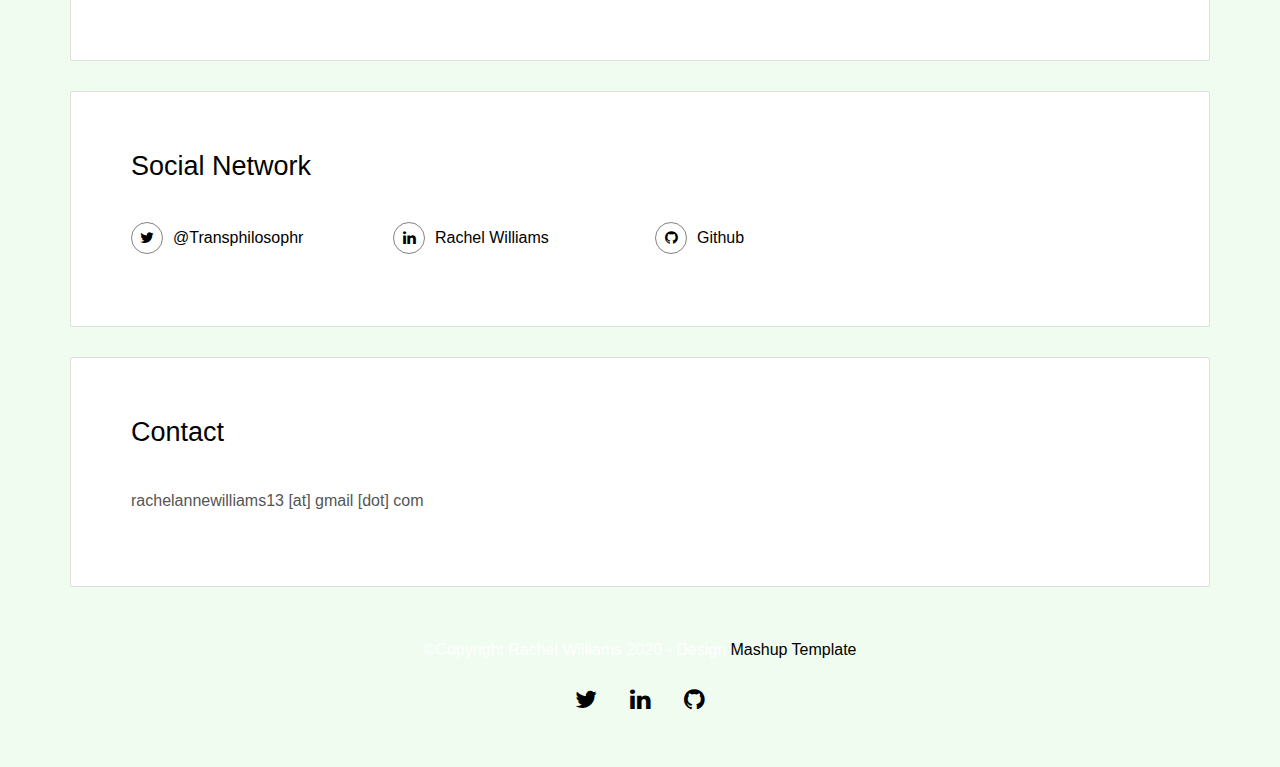
==== commit 3c72d8e2: "projects code links color" ====
--- a/index.html
+++ b/index.html
@@ -283,6 +283,10 @@
                 </div>
 
                 <div class="skills">
+                  <h3 class="h5 date-title">Node</h3>
+                </div>
+
+                <div class="skills">
                   <h3 class="h5 date-title">Bootstrap</h3>
                 </div>
 
